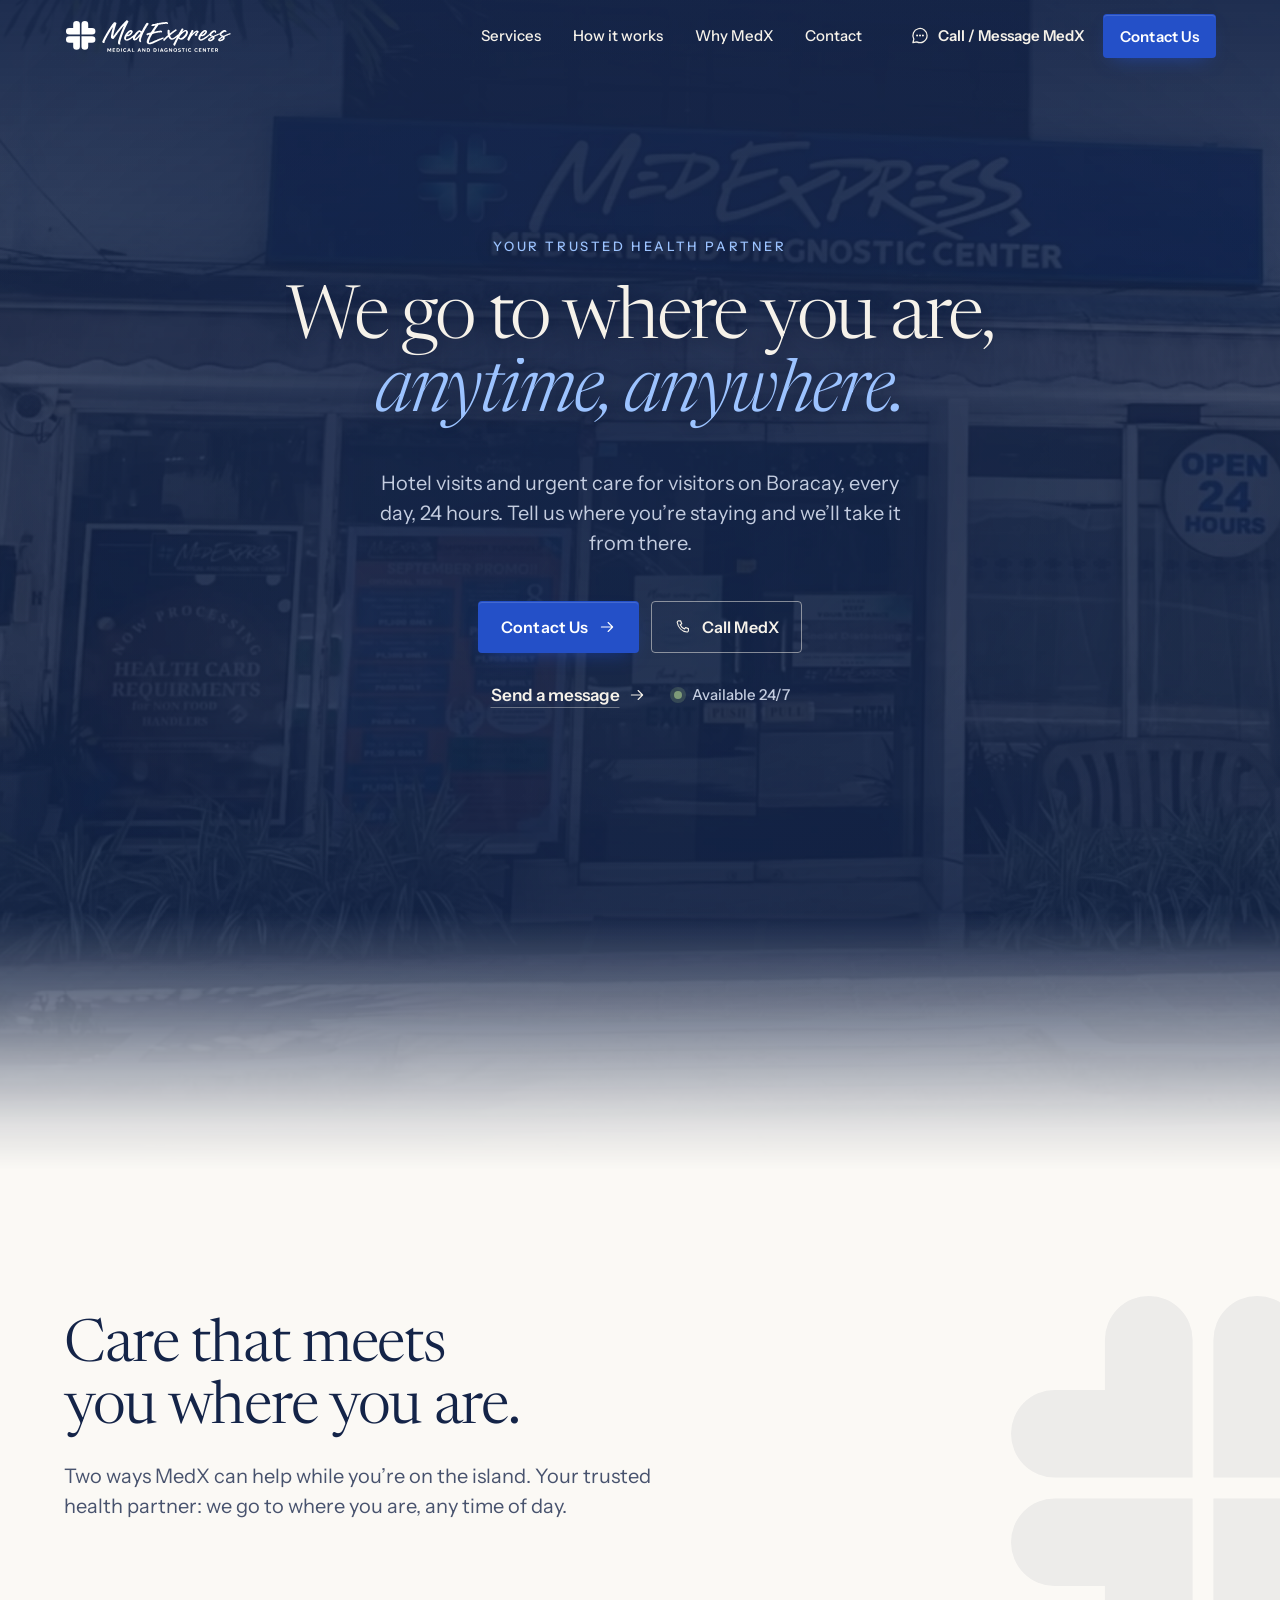
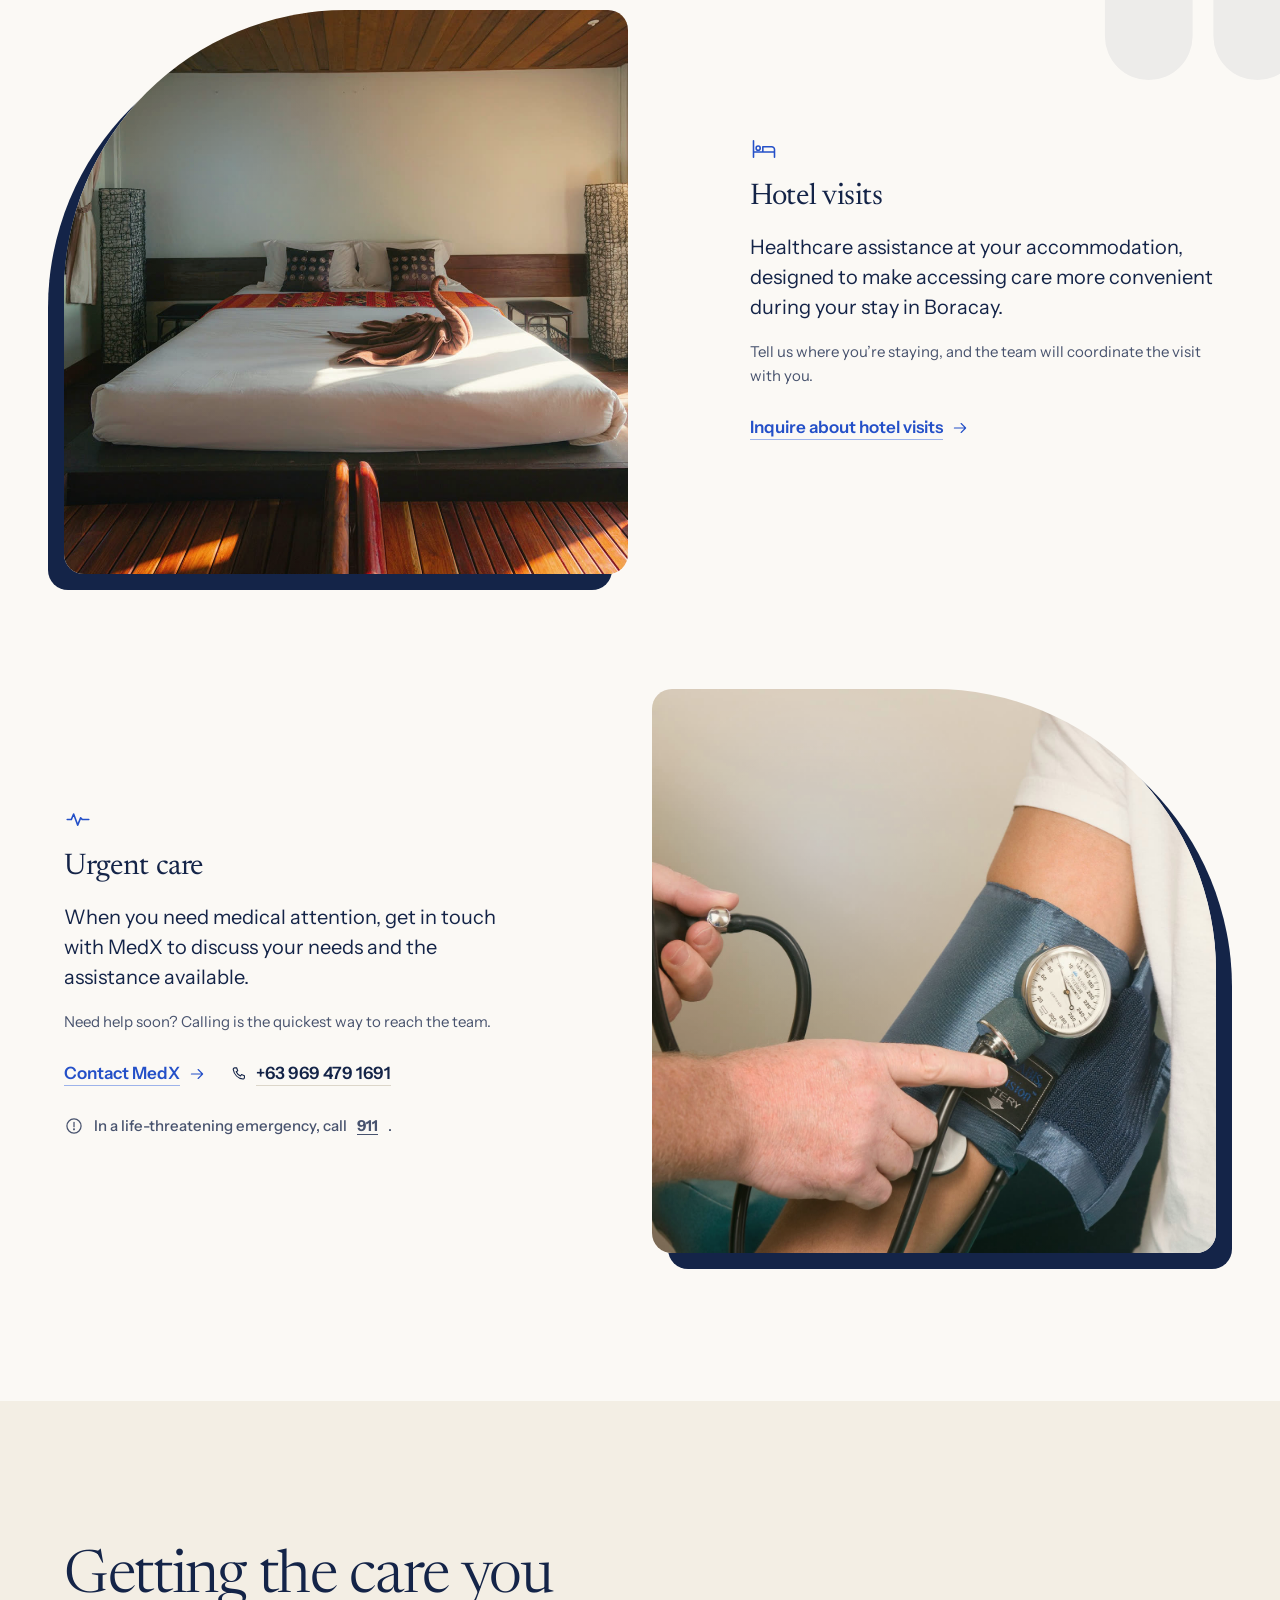
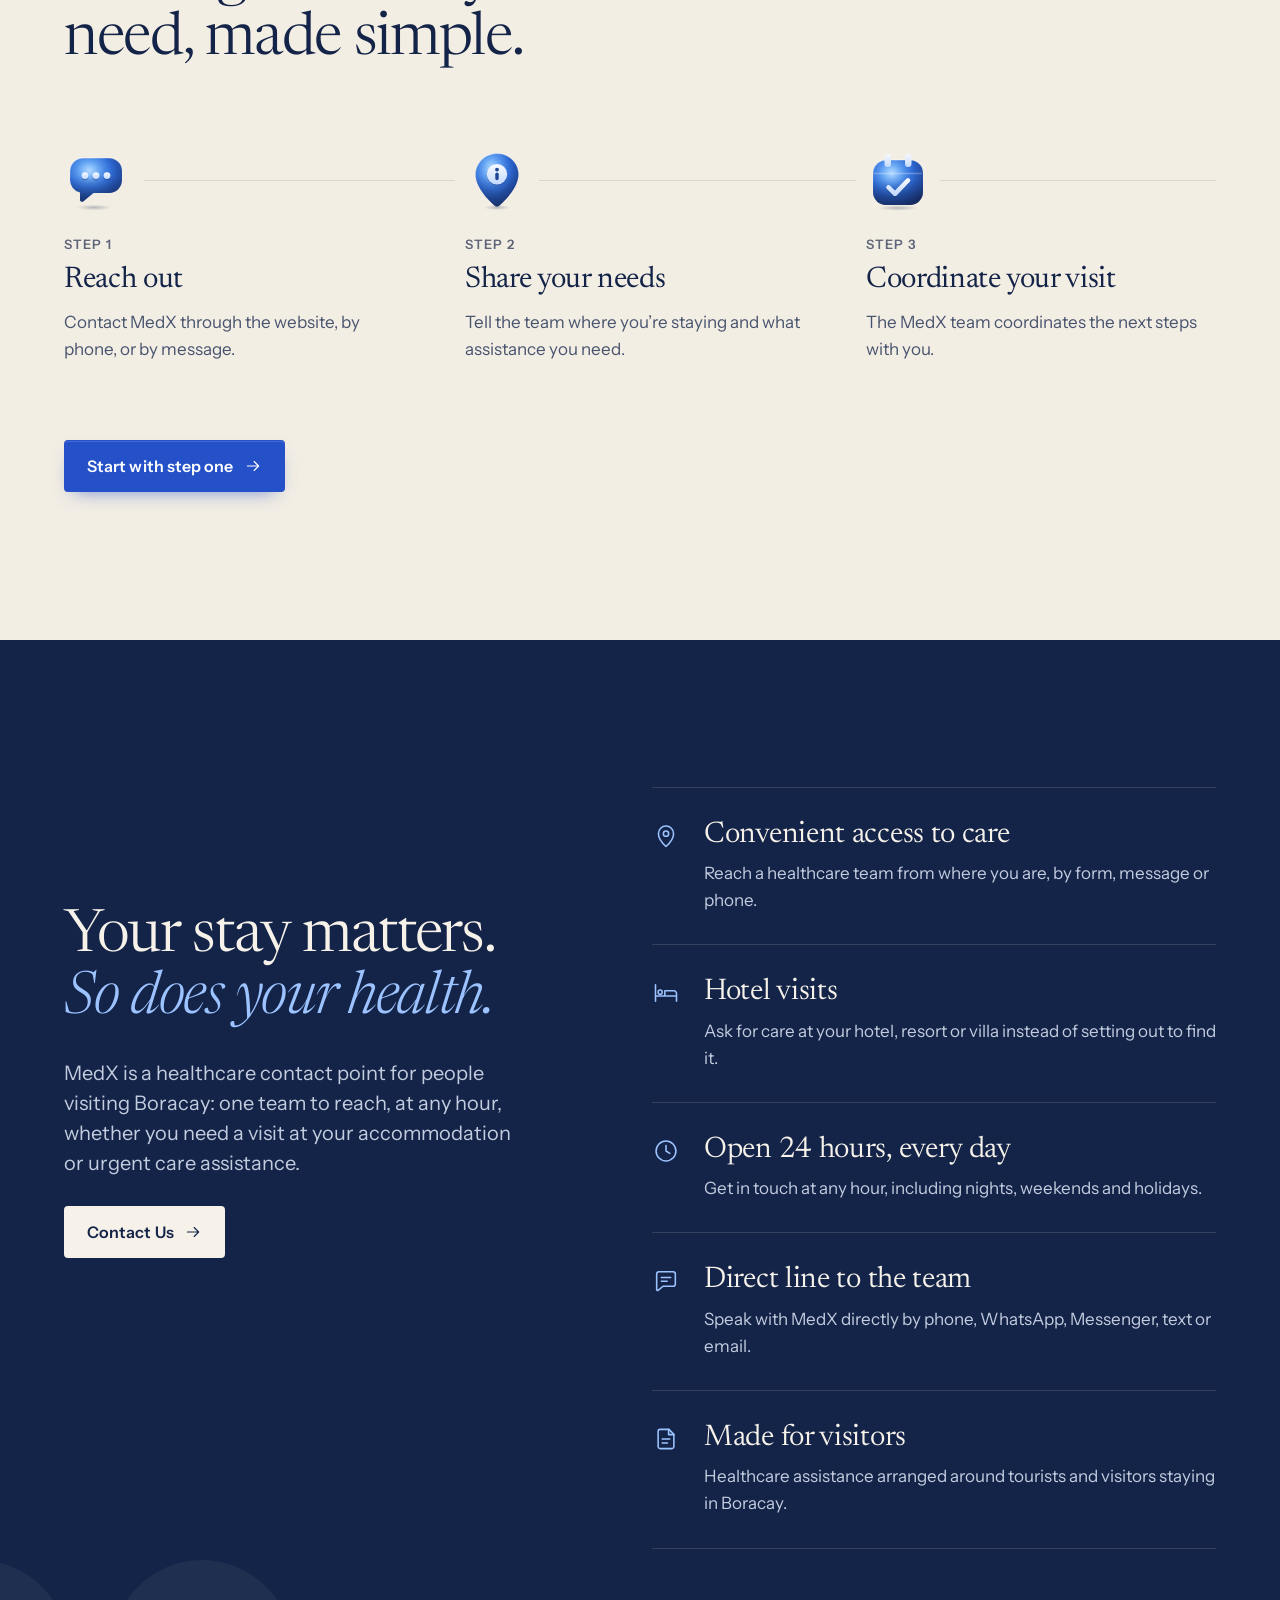
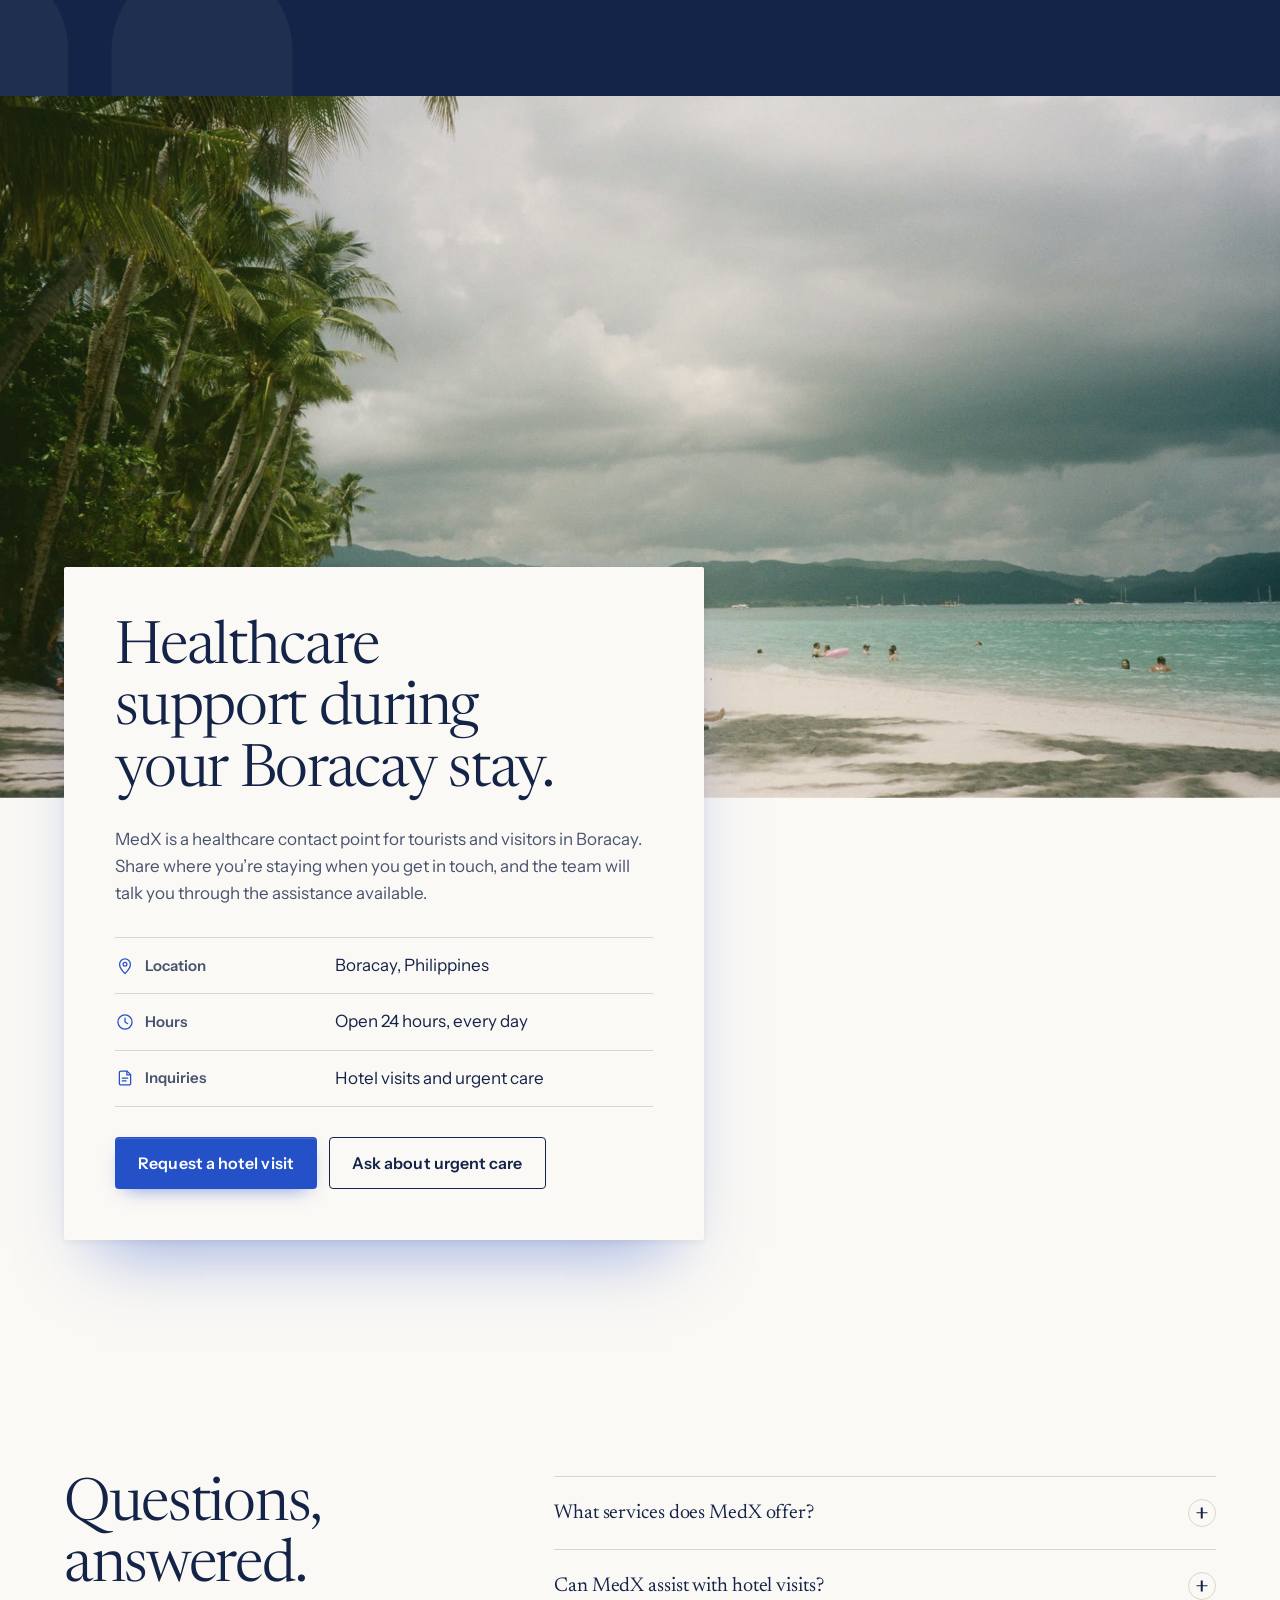
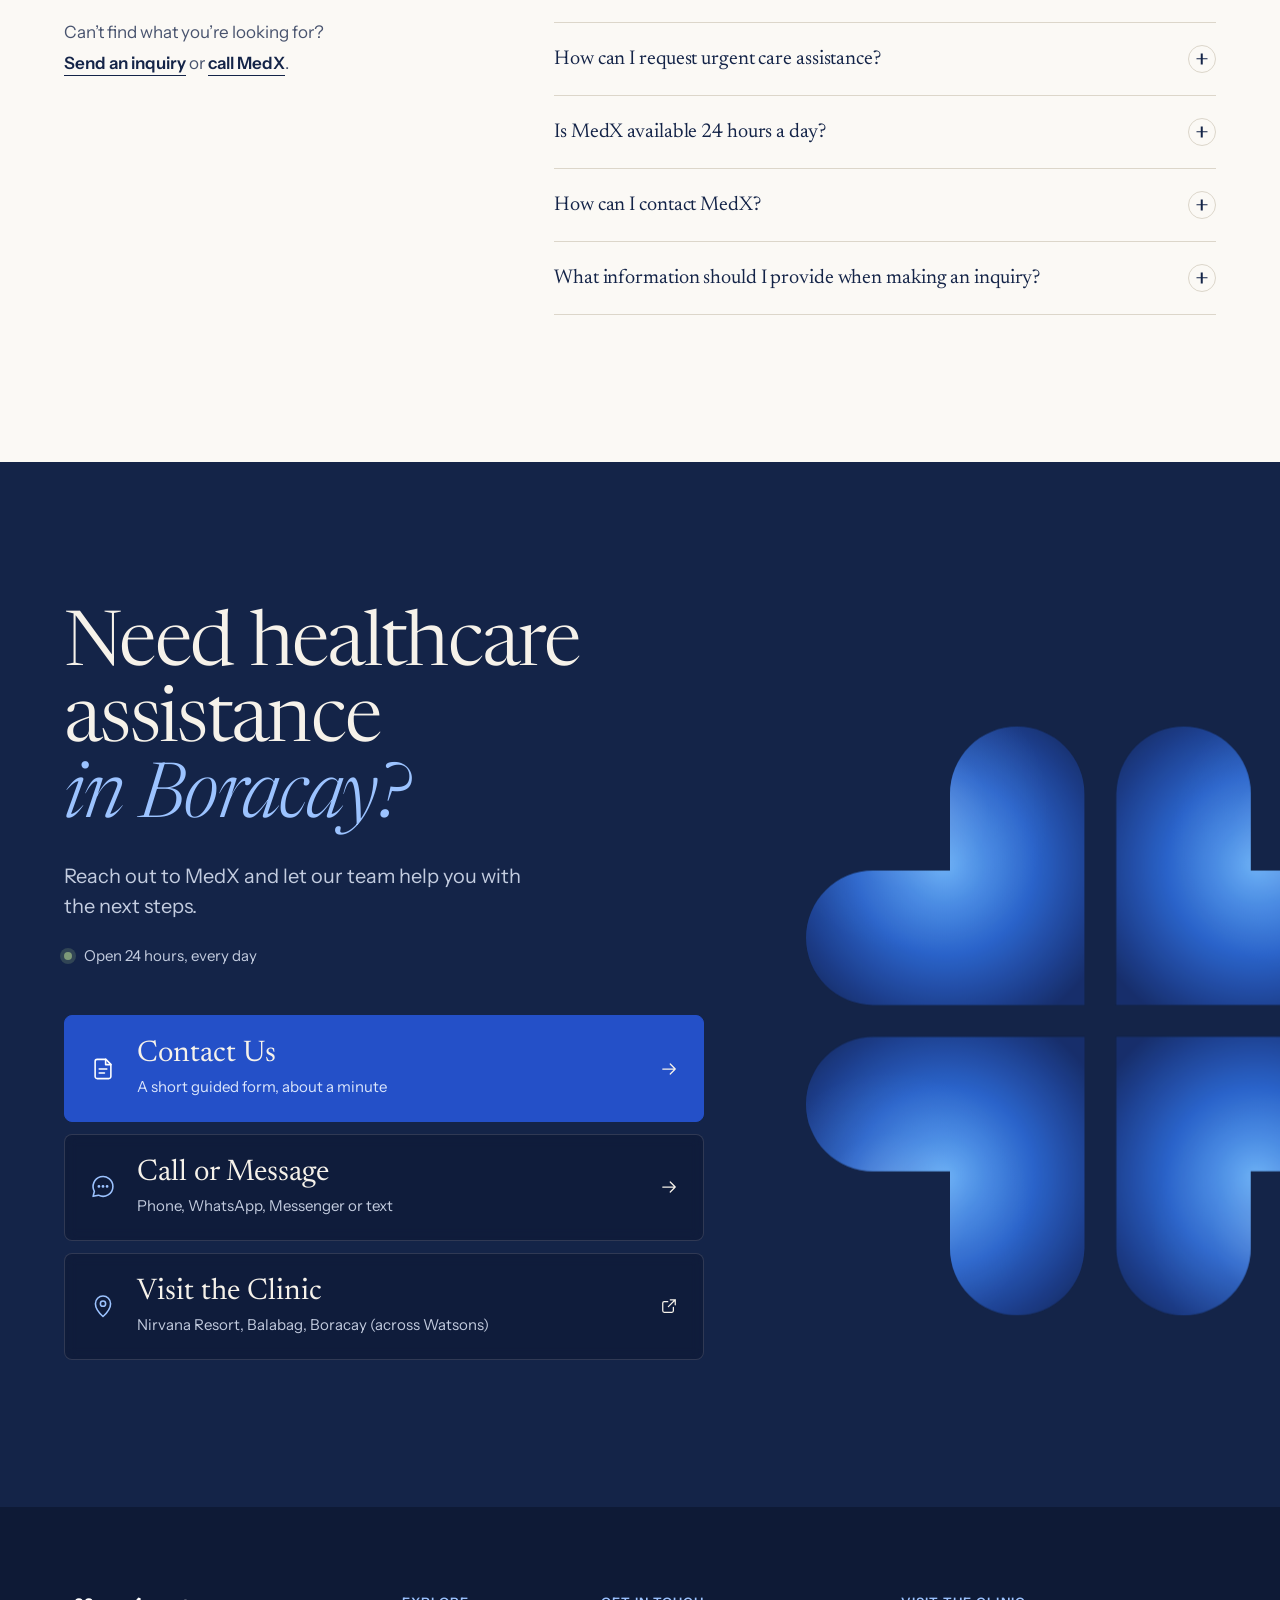
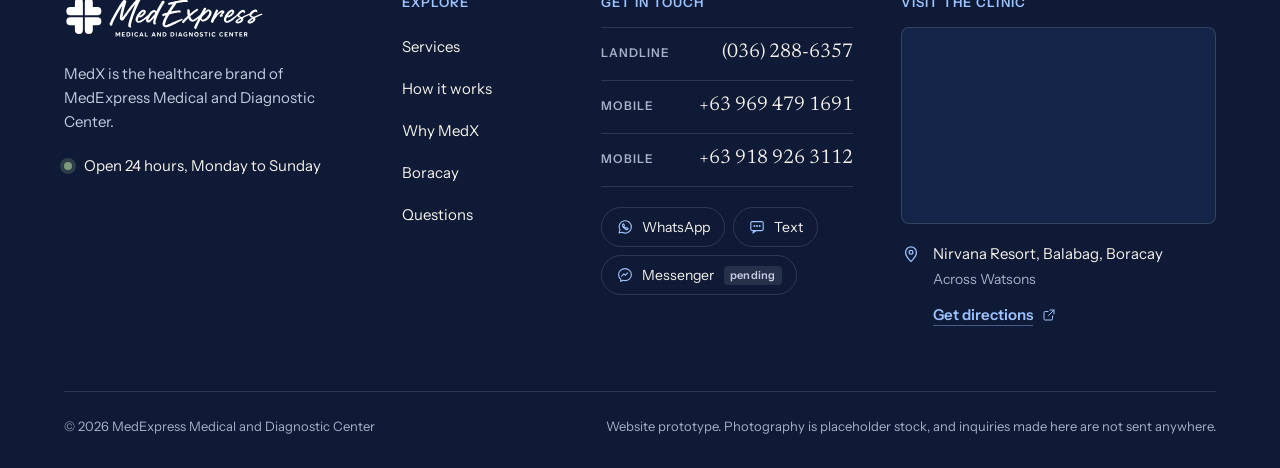
==== index.html @ 26557fd1 "Add MedX website Co-authored-by: Copilot <223556219+Copilot@users.noreply.github.com>" ====
<!doctype html>
<html lang="en" class="no-js">
<head>
<meta charset="utf-8">
<meta name="viewport" content="width=device-width, initial-scale=1, viewport-fit=cover, interactive-widget=resizes-content">
<title>MedX · Healthcare that comes to you in Boracay</title>
<meta name="description" content="MedX by MedExpress Medical and Diagnostic Center: hotel visits and urgent care assistance for visitors in Boracay, Philippines. Open 24 hours, every day.">
<meta name="theme-color" content="#FBF9F5">
<meta name="color-scheme" content="light">
<link rel="icon" href="assets/brand/medexpress-symbol.svg" type="image/svg+xml">
<link rel="preload" href="assets/fonts/Newsreader.woff2" as="font" type="font/woff2" crossorigin>
<link rel="preload" href="assets/fonts/InstrumentSans.woff2" as="font" type="font/woff2" crossorigin>
<link rel="stylesheet" href="css/styles.css">
<link rel="stylesheet" href="css/inquiry-form.css">
<script>document.documentElement.classList.replace('no-js', 'js');</script>
</head>
<body>

<!-- Shared graphics. The sprite is visually hidden, not display:none, so its gradients and clip paths still render.
     MedX symbol: one quadrant path (#mx-q), rotated four times. Each quadrant carries its own radial light (#mx-lit),
     as on the proposal cover, plus a soft light (#mx-sheen) that drifts slowly beneath the surface.
     Icon family: 24px grid, 1.5px stroke, round caps. Individual files live in assets/icons/. -->
<svg class="sprite" aria-hidden="true" focusable="false">
  <defs>
    <path id="mx-q" d="M47.5 47.5 L47.5 14.5 A10.5 10.5 0 0 0 26.5 14.5 L26.5 26.5 L14.5 26.5 A10.5 10.5 0 0 0 14.5 47.5 Z"/>
    <radialGradient id="mx-lit" cx=".5" cy=".5" r=".64">
      <stop offset="0" stop-color="#6CB6FF"/><stop offset=".22" stop-color="#4A90EC"/><stop offset=".5" stop-color="#2C68D2"/><stop offset=".8" stop-color="#1F4598"/><stop offset="1" stop-color="#18306E"/>
    </radialGradient>
    <radialGradient id="mx-sheen" cx=".32" cy=".3" r=".5">
      <stop offset="0" stop-color="#CFE6FF" stop-opacity=".42"/><stop offset=".55" stop-color="#8CC2FF" stop-opacity=".1"/><stop offset="1" stop-color="#8CC2FF" stop-opacity="0"/>
      <animate attributeName="cx" values=".3;.68;.55;.3" dur="22s" repeatCount="indefinite" calcMode="spline" keyTimes="0;.4;.7;1" keySplines=".45 0 .55 1;.45 0 .55 1;.45 0 .55 1"/>
      <animate attributeName="cy" values=".28;.42;.7;.28" dur="22s" repeatCount="indefinite" calcMode="spline" keyTimes="0;.4;.7;1" keySplines=".45 0 .55 1;.45 0 .55 1;.45 0 .55 1"/>
    </radialGradient>
    <g id="mx-part"><use href="#mx-q" fill="url(#mx-lit)"/><use href="#mx-q" fill="url(#mx-sheen)"/></g>
    <!-- Single-quadrant masks, in each element's own box (objectBoundingBox), for photographs. -->
    <clipPath id="mx-clip-tl" clipPathUnits="objectBoundingBox"><path d="M1 1 L1 .24138 A.24138 .24138 0 0 0 .51724 .24138 L.51724 .51724 L.24138 .51724 A.24138 .24138 0 0 0 .24138 1 Z"/></clipPath>
    <clipPath id="mx-clip-tr" clipPathUnits="objectBoundingBox"><path d="M0 1 L0 .24138 A.24138 .24138 0 0 1 .48276 .24138 L.48276 .51724 L.75862 .51724 A.24138 .24138 0 0 1 .75862 1 Z"/></clipPath>
    <!-- How-it-works glyphs: the symbol's lit surface (cobalt body, inner light, drifting sheen) on three meaningful shapes. -->
    <radialGradient id="lit-body" cx=".36" cy=".26" r=".86">
      <stop offset="0" stop-color="#8CC8FF"/><stop offset=".2" stop-color="#5A9DF1"/><stop offset=".48" stop-color="#2E6AD5"/><stop offset=".8" stop-color="#1F4598"/><stop offset="1" stop-color="#182F6C"/>
    </radialGradient>
    <linearGradient id="lit-shade" x1="0" y1="0" x2="0" y2="1">
      <stop offset=".42" stop-color="#0E1A36" stop-opacity="0"/><stop offset="1" stop-color="#0E1A36" stop-opacity=".36"/>
    </linearGradient>
    <linearGradient id="lit-rim" x1="0" y1="0" x2=".35" y2="1">
      <stop offset="0" stop-color="#FFFFFF" stop-opacity=".6"/><stop offset=".45" stop-color="#FFFFFF" stop-opacity=".08"/><stop offset="1" stop-color="#FFFFFF" stop-opacity="0"/>
    </linearGradient>
    <linearGradient id="lit-face" x1="0" y1="0" x2="0" y2="1">
      <stop offset="0" stop-color="#F6F9FF"/><stop offset="1" stop-color="#C4DAFF"/>
    </linearGradient>
    <radialGradient id="lit-ground" cx=".5" cy=".5" r=".5">
      <stop offset="0" stop-color="#142448" stop-opacity=".26"/><stop offset="1" stop-color="#142448" stop-opacity="0"/>
    </radialGradient>
    <radialGradient id="lit-sheen" cx=".32" cy=".3" r=".5">
      <stop offset="0" stop-color="#DDEEFF" stop-opacity=".5"/><stop offset=".55" stop-color="#8CC2FF" stop-opacity=".1"/><stop offset="1" stop-color="#8CC2FF" stop-opacity="0"/>
      <animate attributeName="cx" values=".3;.68;.55;.3" dur="22s" repeatCount="indefinite" calcMode="spline" keyTimes="0;.4;.7;1" keySplines=".45 0 .55 1;.45 0 .55 1;.45 0 .55 1"/>
      <animate attributeName="cy" values=".28;.42;.7;.28" dur="22s" repeatCount="indefinite" calcMode="spline" keyTimes="0;.4;.7;1" keySplines=".45 0 .55 1;.45 0 .55 1;.45 0 .55 1"/>
    </radialGradient>
    <!-- How-it-works glyphs: one body shape each, lit, shaded, sheened and rimmed the same way. -->
    <path id="gb-message" d="M19 10h26a13 13 0 0 1 13 13v9a13 13 0 0 1-13 13H29.5l-10.3 8.4c-1.3 1.05-3.2.13-3.2-1.55V44.6A13 13 0 0 1 6 32v-9a13 13 0 0 1 13-13z"/>
    <path id="gb-pin" d="M32 5.5c-11.9 0-21.5 9.3-21.5 20.9 0 14.3 16.4 28.8 19.4 31.3a3.2 3.2 0 0 0 4.2 0c3-2.5 19.4-17 19.4-31.3C53.5 14.8 43.9 5.5 32 5.5z"/>
    <rect id="gb-cal" x="7" y="12" width="50" height="45" rx="13"/>
    <symbol id="g-message" viewBox="0 0 64 64">
      <ellipse cx="30" cy="59.5" rx="18" ry="3" fill="url(#lit-ground)"/>
      <use href="#gb-message" fill="url(#lit-body)"/><use href="#gb-message" fill="url(#lit-shade)"/><use href="#gb-message" fill="url(#lit-sheen)"/>
      <use href="#gb-message" fill="none" stroke="url(#lit-rim)" stroke-width="1.1"/>
      <g fill="#10224F" fill-opacity=".28"><circle cx="21" cy="28.9" r="3.4"/><circle cx="32" cy="28.9" r="3.4"/><circle cx="43" cy="28.9" r="3.4"/></g>
      <g fill="url(#lit-face)"><circle cx="21" cy="27.6" r="3.4"/><circle cx="32" cy="27.6" r="3.4"/><circle cx="43" cy="27.6" r="3.4"/></g>
    </symbol>
    <symbol id="g-pin" viewBox="0 0 64 64">
      <ellipse cx="32" cy="59.5" rx="13" ry="2.8" fill="url(#lit-ground)"/>
      <use href="#gb-pin" fill="url(#lit-body)"/><use href="#gb-pin" fill="url(#lit-shade)"/><use href="#gb-pin" fill="url(#lit-sheen)"/>
      <use href="#gb-pin" fill="none" stroke="url(#lit-rim)" stroke-width="1.1"/>
      <circle cx="32" cy="27.4" r="10.2" fill="#10224F" fill-opacity=".28"/>
      <circle cx="32" cy="26.2" r="10.2" fill="url(#lit-face)"/>
      <circle cx="32" cy="21.6" r="1.9" fill="#1F4598"/>
      <rect x="30.3" y="24.6" width="3.4" height="7.6" rx="1.7" fill="#1F4598"/>
    </symbol>
    <symbol id="g-calendar" viewBox="0 0 64 64">
      <ellipse cx="32" cy="60" rx="20" ry="2.8" fill="url(#lit-ground)"/>
      <use href="#gb-cal" fill="url(#lit-body)"/><use href="#gb-cal" fill="url(#lit-shade)"/><use href="#gb-cal" fill="url(#lit-sheen)"/>
      <use href="#gb-cal" fill="none" stroke="url(#lit-rim)" stroke-width="1.1"/>
      <path d="M8 25.5h48" stroke="#F6F9FF" stroke-opacity=".28" stroke-width="1.4"/>
      <rect x="18.5" y="6" width="6.5" height="13" rx="3.25" fill="url(#lit-face)"/>
      <rect x="39" y="6" width="6.5" height="13" rx="3.25" fill="url(#lit-face)"/>
      <path d="M22.5 40.6l6.5 6.4 13-13.4" fill="none" stroke="#10224F" stroke-opacity=".28" stroke-width="4.6" stroke-linecap="round" stroke-linejoin="round"/>
      <path d="M22.5 39.4l6.5 6.4 13-13.4" fill="none" stroke="url(#lit-face)" stroke-width="4.6" stroke-linecap="round" stroke-linejoin="round"/>
    </symbol>
    <symbol id="i-hotel" viewBox="0 0 24 24"><path d="M3 5v14M3 14.5h18V19M21 14.5v-2A2.5 2.5 0 0 0 18.5 10H11v4.5"/><circle cx="7" cy="11.25" r="1.75"/></symbol>
    <symbol id="i-urgent" viewBox="0 0 24 24"><path d="M2.75 12.5h3.5l2-4.75 3.5 9.5 2.5-6.25 1.5 1.5h5.5"/></symbol>
    <symbol id="i-pin" viewBox="0 0 24 24"><path d="M12 21s-6.5-6-6.5-11a6.5 6.5 0 0 1 13 0c0 5-6.5 11-6.5 11z"/><circle cx="12" cy="10" r="2.25"/></symbol>
    <symbol id="i-phone" viewBox="0 0 24 24"><path d="M6.2 3.75h2.6l1.5 3.9-2 1.25a11.5 11.5 0 0 0 5.8 5.8l1.25-2 3.9 1.5v2.6a1.9 1.9 0 0 1-2.05 1.9A15.6 15.6 0 0 1 4.3 5.8a1.9 1.9 0 0 1 1.9-2.05z"/></symbol>
    <symbol id="i-message" viewBox="0 0 24 24"><path d="M4 6a2 2 0 0 1 2-2h12a2 2 0 0 1 2 2v8.5a2 2 0 0 1-2 2H9.5L5.2 20c-.45.36-1.2.04-1.2-.55z"/><path d="M8 9h8M8 12.25h5"/></symbol>
    <symbol id="i-clock" viewBox="0 0 24 24"><circle cx="12" cy="12" r="8.5"/><path d="M12 7.25V12l3.25 2"/></symbol>
    <symbol id="i-inquiry" viewBox="0 0 24 24"><path d="M14.5 3.75H7A1.75 1.75 0 0 0 5.25 5.5v13A1.75 1.75 0 0 0 7 20.25h10a1.75 1.75 0 0 0 1.75-1.75V8z"/><path d="M14.25 3.75V8.25h4.5M8.75 12h6.5M8.75 15.5h4.5"/></symbol>
    <symbol id="i-whatsapp" viewBox="0 0 24 24"><path d="M4.1 19.9l1.15-3.85A8.25 8.25 0 1 1 8.2 19z"/><path d="M9.3 8.1c.3-.35.75-.35.95 0l.85 1.6c.15.3.1.6-.15.85l-.55.55a5.4 5.4 0 0 0 2.5 2.5l.55-.55c.25-.25.55-.3.85-.15l1.6.85c.35.2.35.65 0 .95-.75.75-1.75 1-2.75.6a7.3 7.3 0 0 1-4.4-4.4c-.4-1-.15-2 .55-2.8z"/></symbol>
    <symbol id="i-messenger" viewBox="0 0 24 24"><path d="M12 3.5c-4.8 0-8.5 3.5-8.5 8 0 2.45 1.05 4.6 2.85 6.05v3l2.75-1.5c.9.27 1.85.42 2.9.42 4.8 0 8.5-3.5 8.5-8s-3.7-7.97-8.5-7.97z"/><path d="M7.5 13.6l3-3.2 2.05 1.9 2.95-3.2"/></symbol>
    <symbol id="i-sms" viewBox="0 0 24 24"><rect x="3.75" y="4.75" width="16.5" height="12" rx="2"/><path d="M8 16.75 6.5 20l4.25-3.25"/><circle cx="8.5" cy="10.75" r=".6"/><circle cx="12" cy="10.75" r=".6"/><circle cx="15.5" cy="10.75" r=".6"/></symbol>
    <symbol id="i-arrow" viewBox="0 0 24 24"><path d="M4.5 12h15M13.5 6l6 6-6 6"/></symbol>
    <symbol id="i-arrow-left" viewBox="0 0 24 24"><path d="M19.5 12h-15M10.5 6l-6 6 6 6"/></symbol>
    <symbol id="i-close" viewBox="0 0 24 24"><path d="M6 6l12 12M18 6 6 18"/></symbol>
    <symbol id="i-check" viewBox="0 0 24 24"><path d="M5 12.5l4.5 4.5L19 7.5"/></symbol>
    <symbol id="i-plus" viewBox="0 0 24 24"><path d="M12 5v14M5 12h14"/></symbol>
    <symbol id="i-menu" viewBox="0 0 24 24"><path d="M3.5 8.5h17M3.5 15.5h17"/></symbol>
    <symbol id="i-alert" viewBox="0 0 24 24"><circle cx="12" cy="12" r="8.5"/><path d="M12 7.75v5"/><circle cx="12" cy="16" r=".5"/></symbol>
    <symbol id="i-copy" viewBox="0 0 24 24"><rect x="8.25" y="8.25" width="11.5" height="11.5" rx="1.75"/><path d="M15.75 8.25V6A1.75 1.75 0 0 0 14 4.25H6A1.75 1.75 0 0 0 4.25 6v8A1.75 1.75 0 0 0 6 15.75h2.25"/></symbol>
    <symbol id="i-external" viewBox="0 0 24 24"><path d="M13.5 4.5h6v6M19.5 4.5l-8.25 8.25M17.25 13.5v4.25a1.75 1.75 0 0 1-1.75 1.75H6.25a1.75 1.75 0 0 1-1.75-1.75V8.5a1.75 1.75 0 0 1 1.75-1.75h4.25"/></symbol>
    <!-- Contact form icons (from the prototype) -->
    <symbol id="i-back" viewBox="0 0 24 24"><path d="M15 5.5 8.5 12l6.5 6.5"/></symbol>
    <symbol id="i-bed" viewBox="0 0 24 24"><path d="M3 19v-8.5A1.5 1.5 0 0 1 4.5 9h15a1.5 1.5 0 0 1 1.5 1.5V19"/><path d="M3 15h18"/><path d="M6.5 9V7.5A1.5 1.5 0 0 1 8 6h3a1.5 1.5 0 0 1 1.5 1.5V9"/></symbol>
    <symbol id="i-cal" viewBox="0 0 24 24"><rect x="3.5" y="5" width="17" height="15.5" rx="2"/><path d="M3.5 9.5h17M8 3.5v3M16 3.5v3"/></symbol>
    <symbol id="i-chev" viewBox="0 0 24 24"><path d="m9.5 6 6 6-6 6"/></symbol>
    <symbol id="i-dots" viewBox="0 0 24 24"><path d="M20.5 11.5a8.5 8.5 0 0 1-12.4 7.5L3.5 20l1.1-4.3A8.5 8.5 0 1 1 20.5 11.5Z"/><path d="M8.5 11.5h.01M12 11.5h.01M15.5 11.5h.01" stroke-width="2.4"/></symbol>
    <symbol id="i-info" viewBox="0 0 24 24"><circle cx="12" cy="12" r="8.5"/><path d="M12 11v5M12 7.8h.01" stroke-width="2"/></symbol>
    <symbol id="i-mail" viewBox="0 0 24 24"><rect x="3.5" y="5.5" width="17" height="13" rx="1.8"/><path d="m4 7 8 6 8-6"/></symbol>
    <symbol id="i-msgr" viewBox="0 0 24 24"><path d="M12 3.5c-4.8 0-8.5 3.5-8.5 8 0 2.4 1.1 4.6 2.9 6.1V20.5l2.7-1.5c.9.3 1.9.4 2.9.4 4.8 0 8.5-3.5 8.5-8s-3.7-8-8.5-8Z"/><path d="m7.5 13.5 3-3.2 2 1.6 3.5-3.4"/></symbol>
    <symbol id="i-pulse" viewBox="0 0 24 24"><path d="M3 12.5h3.5l2.2-5 4.2 10 2.4-5H21"/></symbol>
    <symbol id="i-wa" viewBox="0 0 24 24"><path d="M20.5 11.8a8.5 8.5 0 0 1-12.6 7.4L3.5 20.5l1.3-4.2a8.5 8.5 0 1 1 15.7-4.5Z"/><path d="M9 8.6c.2-.4.5-.5.8-.5h.5l.9 2-.6.8a5 5 0 0 0 2.5 2.5l.8-.6 2 .9v.5c0 .3-.1.6-.5.8a2.6 2.6 0 0 1-2.4.2 8 8 0 0 1-4.2-4.2 2.6 2.6 0 0 1 .2-2.4Z"/></symbol>
    <symbol id="i-x" viewBox="0 0 24 24"><path d="M6 6l12 12M18 6 6 18"/></symbol>
  </defs>
</svg>

<a class="skip-link" href="#main">Skip to content</a>

<!-- ================= A. Navigation ================= -->
<header class="site-header" data-header>
  <div class="wrap site-header__inner">
    <a class="brand" href="#top" aria-label="MedX by MedExpress Medical and Diagnostic Center, back to top">
      <img class="brand__logo brand__logo--on-dark" src="assets/brand/medexpress-logo-reversed.svg" alt="" width="776" height="160">
      <img class="brand__logo brand__logo--on-light" src="assets/brand/medexpress-logo-original.svg" alt="" width="776" height="160">
    </a>
    <nav class="site-nav" aria-label="Main">
      <ul>
        <li><a href="#services">Services</a></li>
        <li><a href="#how-it-works">How it works</a></li>
        <li><a href="#why-medx">Why MedX</a></li>
        <li><a href="#contact">Contact</a></li>
      </ul>
    </nav>
    <div class="site-header__actions">
      <button class="link-action" type="button" data-open="call">
        <svg class="icon" aria-hidden="true"><use href="#i-dots"/></svg><span>Call / Message MedX</span>
      </button>
      <button class="btn btn--primary btn--sm" type="button" data-open="contact">Contact Us</button>
    </div>
    <button class="menu-toggle" type="button" data-open="menu" aria-label="Open menu" aria-haspopup="dialog">
      <svg class="icon" aria-hidden="true"><use href="#i-menu"/></svg>
    </button>
  </div>
</header>

<main id="main">

<!-- ================= B. Hero ================= -->
<section class="hero" id="top" aria-labelledby="hero-title">
  <!-- Photo: the MedExpress clinic storefront (supplied by the client team), washed in navy and feathered into the ivory page below. Decorative. -->
  <div class="hero__media" aria-hidden="true">
    <img class="hero__bg" src="assets/images/2024-09-MedExpress-Clinic-Boracay-1-1024x768.webp" width="768" height="576" alt="" fetchpriority="high" decoding="async">
  </div>
  <div class="wrap hero__stage">
    <div class="hero__copy">
      <p class="hero__kicker">Your trusted health partner</p>
      <h1 class="hero__title" id="hero-title">
        <span class="line"><span>We go to where you are,</span></span>
        <span class="line"><span><em>anytime, anywhere.</em></span></span>
      </h1>
      <p class="hero__lede">Hotel visits and urgent care for visitors on Boracay, every day, 24&nbsp;hours. Tell us where you’re staying and we’ll take it from there.</p>
      <div class="hero__actions">
        <button class="btn btn--primary" type="button" data-open="contact">Contact Us<svg class="icon" aria-hidden="true"><use href="#i-arrow"/></svg></button>
        <button class="btn btn--outline" type="button" data-open="call"><svg class="icon" aria-hidden="true"><use href="#i-phone"/></svg>Call MedX</button>
      </div>
      <p class="hero__aside">
        <button class="text-link" type="button" data-open="message">Send a message<svg class="icon" aria-hidden="true"><use href="#i-arrow"/></svg></button>
        <span class="status"><span class="status__dot" aria-hidden="true"></span>Available 24/7</span>
      </p>
    </div>
  </div>
</section>

<!-- ================= C. Services ================= -->
<section class="services section" id="services" aria-labelledby="services-title">
  <svg class="mx mx--mono services__fragment" viewBox="4 4 92 92" aria-hidden="true" data-drift><g fill="currentColor"><use href="#mx-q"/><use href="#mx-q" transform="rotate(90 50 50)"/><use href="#mx-q" transform="rotate(180 50 50)"/><use href="#mx-q" transform="rotate(270 50 50)"/></g></svg>
  <div class="wrap">
    <header class="section-head services__head">
      <h2 class="h2" id="services-title">Care that meets you where you are.</h2>
      <p class="section-head__lede">Two ways MedX can help while you’re on the island. Your trusted health partner: we go to where you are, any time of day.</p>
    </header>

    <article class="service service--hotel" aria-labelledby="svc-hotel">
      <figure class="service__media service__media--a reveal-mask">
        <span class="sheen" aria-hidden="true"></span>
        <img src="assets/images/placeholder-hotel-visit-room.jpg" width="1600" height="1066" loading="lazy"
             alt="A calm, sunlit bungalow bedroom with a made bed, wooden floor and open curtains.">
      </figure>
      <div class="service__body reveal">
        <svg class="icon icon--lg service__icon" aria-hidden="true"><use href="#i-hotel"/></svg>
        <h3 class="h3" id="svc-hotel">Hotel visits</h3>
        <p>Healthcare assistance at your accommodation, designed to make accessing care more convenient during your stay in Boracay.</p>
        <p class="service__note">Tell us where you’re staying, and the team will coordinate the visit with you.</p>
        <button class="text-link text-link--strong" type="button" data-open="contact" data-service="hotel">Inquire about hotel visits<svg class="icon" aria-hidden="true"><use href="#i-arrow"/></svg></button>
      </div>
    </article>

    <article class="service service--urgent" aria-labelledby="svc-urgent">
      <figure class="service__media service__media--b reveal-mask">
        <span class="sheen" aria-hidden="true"></span>
        <img src="assets/images/placeholder-urgent-care-consultation.jpg" width="1400" height="2108" loading="lazy"
             alt="Close-up of a blood pressure cuff being fitted on a patient’s arm.">
      </figure>
      <div class="service__body reveal">
        <svg class="icon icon--lg service__icon" aria-hidden="true"><use href="#i-urgent"/></svg>
        <h3 class="h3" id="svc-urgent">Urgent care</h3>
        <p>When you need medical attention, get in touch with MedX to discuss your needs and the assistance available.</p>
        <p class="service__note">Need help soon? Calling is the quickest way to reach the team.</p>
        <div class="service__actions">
          <button class="text-link text-link--strong" type="button" data-open="contact" data-service="urgent">Contact MedX<svg class="icon" aria-hidden="true"><use href="#i-arrow"/></svg></button>
          <a class="text-link" href="tel:+639694791691"><svg class="icon" aria-hidden="true"><use href="#i-phone"/></svg>+63 969 479 1691</a>
        </div>
        <p class="emergency-note"><svg class="icon" aria-hidden="true"><use href="#i-alert"/></svg>In a life-threatening emergency, call <a href="tel:911">911</a>.</p>
      </div>
    </article>
  </div>
</section>

<!-- ================= D. How it works ================= -->
<section class="how section" id="how-it-works" aria-labelledby="how-title">
  <div class="wrap">
    <header class="section-head how__head">
      <h2 class="h2" id="how-title">Getting the care you need, made simple.</h2>
    </header>
    <div class="steps-wrap" data-steps>
      <span class="steps__line" aria-hidden="true"></span>
      <ol class="steps">
      <li class="step">
        <svg class="step__mark" viewBox="0 0 64 64" aria-hidden="true"><use href="#g-message"/></svg><span class="step__num">Step 1</span>
        <h3 class="step__title">Reach out</h3>
        <p>Contact MedX through the website, by phone, or by message.</p>
      </li>
      <li class="step">
        <svg class="step__mark" viewBox="0 0 64 64" aria-hidden="true"><use href="#g-pin"/></svg><span class="step__num">Step 2</span>
        <h3 class="step__title">Share your needs</h3>
        <p>Tell the team where you’re staying and what assistance you need.</p>
      </li>
      <li class="step">
        <svg class="step__mark" viewBox="0 0 64 64" aria-hidden="true"><use href="#g-calendar"/></svg><span class="step__num">Step 3</span>
        <h3 class="step__title">Coordinate your visit</h3>
        <p>The MedX team coordinates the next steps with you.</p>
      </li>
      </ol>
    </div>
    <div class="how__cta">
      <button class="btn btn--primary" type="button" data-open="contact">Start with step one<svg class="icon" aria-hidden="true"><use href="#i-arrow"/></svg></button>
    </div>
  </div>
</section>

<!-- ================= E. Why MedX ================= -->
<section class="why section section--navy" id="why-medx" aria-labelledby="why-title">
  <svg class="mx mx--mono why__fragment" viewBox="4 4 92 92" aria-hidden="true" data-drift><g fill="currentColor"><use href="#mx-q"/><use href="#mx-q" transform="rotate(90 50 50)"/><use href="#mx-q" transform="rotate(180 50 50)"/><use href="#mx-q" transform="rotate(270 50 50)"/></g></svg>
  <div class="wrap why__grid">
    <div class="why__intro reveal">
      <h2 class="h2" id="why-title">Your stay matters. <em>So does your health.</em></h2>
      <p>MedX is a healthcare contact point for people visiting Boracay: one team to reach, at any hour, whether you need a visit at your accommodation or urgent care assistance.</p>
      <button class="btn btn--light" type="button" data-open="contact">Contact Us<svg class="icon" aria-hidden="true"><use href="#i-arrow"/></svg></button>
    </div>
    <ul class="benefits" role="list">
      <li class="benefit">
        <svg class="icon icon--lg" aria-hidden="true"><use href="#i-pin"/></svg>
        <div><h3>Convenient access to care</h3><p>Reach a healthcare team from where you are, by form, message or phone.</p></div>
      </li>
      <li class="benefit">
        <svg class="icon icon--lg" aria-hidden="true"><use href="#i-hotel"/></svg>
        <div><h3>Hotel visits</h3><p>Ask for care at your hotel, resort or villa instead of setting out to find it.</p></div>
      </li>
      <li class="benefit">
        <svg class="icon icon--lg" aria-hidden="true"><use href="#i-clock"/></svg>
        <div><h3>Open 24 hours, every day</h3><p>Get in touch at any hour, including nights, weekends and holidays.</p></div>
      </li>
      <li class="benefit">
        <svg class="icon icon--lg" aria-hidden="true"><use href="#i-message"/></svg>
        <div><h3>Direct line to the team</h3><p>Speak with MedX directly by phone, WhatsApp, Messenger, text or email.</p></div>
      </li>
      <li class="benefit">
        <svg class="icon icon--lg" aria-hidden="true"><use href="#i-inquiry"/></svg>
        <div><h3>Made for visitors</h3><p>Healthcare assistance arranged around tourists and visitors staying in Boracay.</p></div>
      </li>
    </ul>
  </div>
</section>

<!-- ================= F. Location / service context ================= -->
<section class="place" id="boracay" aria-labelledby="place-title">
  <figure class="place__media reveal-wipe">
    <img src="assets/images/placeholder-boracay-white-beach.jpg" width="2200" height="1458" loading="lazy"
         alt="Boracay’s White Beach under a soft, overcast sky, with palm trees and calm turquoise water.">
  </figure>
  <div class="wrap place__wrap">
    <div class="place__panel reveal">
      <h2 class="h2" id="place-title">Healthcare support during your Boracay stay.</h2>
      <p>MedX is a healthcare contact point for tourists and visitors in Boracay. Share where you’re staying when you get in touch, and the team will talk you through the assistance available.</p>
      <dl class="facts">
        <div><dt><svg class="icon" aria-hidden="true"><use href="#i-pin"/></svg>Location</dt><dd>Boracay, Philippines</dd></div>
        <div><dt><svg class="icon" aria-hidden="true"><use href="#i-clock"/></svg>Hours</dt><dd>Open 24 hours, every day</dd></div>
        <div><dt><svg class="icon" aria-hidden="true"><use href="#i-inquiry"/></svg>Inquiries</dt><dd>Hotel visits and urgent care</dd></div>
      </dl>
      <div class="place__actions">
        <button class="btn btn--primary" type="button" data-open="contact" data-service="hotel">Request a hotel visit</button>
        <button class="btn btn--outline" type="button" data-open="contact" data-service="urgent">Ask about urgent care</button>
      </div>
    </div>
  </div>
</section>

<!-- ================= G. FAQ ================= -->
<section class="faq section" id="faq" aria-labelledby="faq-title">
  <div class="wrap faq__grid">
    <div class="faq__intro">
      <h2 class="h2" id="faq-title">Questions, answered.</h2>
      <p>Can’t find what you’re looking for? <button class="text-link text-link--inline" type="button" data-open="contact">Send an inquiry</button> or <button class="text-link text-link--inline" type="button" data-open="call">call MedX</button>.</p>
    </div>
    <div class="accordion" data-accordion>
      <div class="acc">
        <h3 class="acc__h"><button class="acc__btn" type="button" aria-expanded="false" aria-controls="faq-1" id="faq-1-btn">What services does MedX offer?<span class="acc__icon" aria-hidden="true"></span></button></h3>
        <div class="acc__panel" id="faq-1" role="region" aria-labelledby="faq-1-btn"><div class="acc__inner"><p>MedX offers hotel visits and urgent care assistance for tourists and visitors in Boracay. For anything else, such as a general question, send an inquiry and the team will get back to you.</p></div></div>
      </div>
      <div class="acc">
        <h3 class="acc__h"><button class="acc__btn" type="button" aria-expanded="false" aria-controls="faq-2" id="faq-2-btn">Can MedX assist with hotel visits?<span class="acc__icon" aria-hidden="true"></span></button></h3>
        <div class="acc__panel" id="faq-2" role="region" aria-labelledby="faq-2-btn"><div class="acc__inner"><p>Yes. Send an inquiry with the name of your hotel or accommodation, or call MedX, and the team will coordinate the visit with you.</p></div></div>
      </div>
      <div class="acc">
        <h3 class="acc__h"><button class="acc__btn" type="button" aria-expanded="false" aria-controls="faq-3" id="faq-3-btn">How can I request urgent care assistance?<span class="acc__icon" aria-hidden="true"></span></button></h3>
        <div class="acc__panel" id="faq-3" role="region" aria-labelledby="faq-3-btn"><div class="acc__inner"><p>Call MedX on <a href="tel:+639694791691">+63 969 479 1691</a>, <a href="tel:+639189263112">+63 918 926 3112</a> or <a href="tel:+63362886357">(036) 288-6357</a>, message the team on WhatsApp, or send an inquiry and choose Urgent care. In a life-threatening emergency, call <a href="tel:911">911</a>.</p></div></div>
      </div>
      <div class="acc">
        <h3 class="acc__h"><button class="acc__btn" type="button" aria-expanded="false" aria-controls="faq-4" id="faq-4-btn">Is MedX available 24 hours a day?<span class="acc__icon" aria-hidden="true"></span></button></h3>
        <div class="acc__panel" id="faq-4" role="region" aria-labelledby="faq-4-btn"><div class="acc__inner"><p>Yes. MedX is open 24 hours a day, Monday to Sunday.</p></div></div>
      </div>
      <div class="acc">
        <h3 class="acc__h"><button class="acc__btn" type="button" aria-expanded="false" aria-controls="faq-5" id="faq-5-btn">How can I contact MedX?<span class="acc__icon" aria-hidden="true"></span></button></h3>
        <div class="acc__panel" id="faq-5" role="region" aria-labelledby="faq-5-btn"><div class="acc__inner"><p>Use the inquiry form on this page, call, or send a message by WhatsApp, Messenger or text. Choose whichever is easiest for you.</p></div></div>
      </div>
      <div class="acc">
        <h3 class="acc__h"><button class="acc__btn" type="button" aria-expanded="false" aria-controls="faq-6" id="faq-6-btn">What information should I provide when making an inquiry?<span class="acc__icon" aria-hidden="true"></span></button></h3>
        <div class="acc__panel" id="faq-6" role="region" aria-labelledby="faq-6-btn"><div class="acc__inner"><p>Your name, a mobile number, where you’re staying in Boracay, the kind of help you need, and how you’d like to be contacted. Please don’t send detailed medical history through the form; the team will ask what they need.</p></div></div>
      </div>
    </div>
  </div>
</section>

<!-- ================= H. Final CTA ================= -->
<section class="closing section--navy" id="contact" aria-labelledby="closing-title">
  <svg class="mx mx--closing" viewBox="4 4 92 92" aria-hidden="true" data-converge data-drift>
    <g class="mx__p" style="--dx:-1;--dy:-1"><use href="#mx-part"/></g>
    <g class="mx__p" style="--dx:1;--dy:-1"><use href="#mx-part" transform="rotate(90 50 50)"/></g>
    <g class="mx__p" style="--dx:1;--dy:1"><use href="#mx-part" transform="rotate(180 50 50)"/></g>
    <g class="mx__p" style="--dx:-1;--dy:1"><use href="#mx-part" transform="rotate(270 50 50)"/></g>
  </svg>
  <div class="wrap closing__grid">
    <div class="closing__copy reveal">
      <h2 class="h2 h2--xl" id="closing-title">Need healthcare assistance <em>in Boracay?</em></h2>
      <p>Reach out to MedX and let our team help you with the next steps.</p>
      <p class="closing__hours"><span class="status__dot" aria-hidden="true"></span>Open 24 hours, every day</p>
    </div>
    <ul class="desk" role="list">
      <li>
        <button class="desk__row desk__row--primary" type="button" data-open="contact">
          <svg class="icon icon--lg" aria-hidden="true"><use href="#i-inquiry"/></svg>
          <span class="desk__text"><span class="desk__label">Contact Us</span><span class="desk__detail">A short guided form, about a minute</span></span>
          <svg class="icon desk__arrow" aria-hidden="true"><use href="#i-arrow"/></svg>
        </button>
      </li>
      <li>
        <button class="desk__row" type="button" data-open="call">
          <svg class="icon icon--lg" aria-hidden="true"><use href="#i-dots"/></svg>
          <span class="desk__text"><span class="desk__label">Call or Message</span><span class="desk__detail">Phone, WhatsApp, Messenger or text</span></span>
          <svg class="icon desk__arrow" aria-hidden="true"><use href="#i-arrow"/></svg>
        </button>
      </li>
      <li>
        <a class="desk__row" href="https://maps.app.goo.gl/uoZ6sVfWBKVU8GMU9" target="_blank" rel="noopener">
          <svg class="icon icon--lg" aria-hidden="true"><use href="#i-pin"/></svg>
          <span class="desk__text"><span class="desk__label">Visit the Clinic</span><span class="desk__detail">Nirvana Resort, Balabag, Boracay (across Watsons)</span></span>
          <svg class="icon desk__arrow" aria-hidden="true"><use href="#i-external"/></svg>
        </a>
      </li>
    </ul>
  </div>
</section>

</main>

<!-- ================= I. Footer ================= -->
<footer class="site-footer">
  <div class="wrap">
    <div class="site-footer__grid">
      <div class="site-footer__brand">
        <img src="assets/brand/medexpress-logo-reversed.svg" alt="MedExpress Medical and Diagnostic Center" width="776" height="160" loading="lazy">
        <p>MedX is the healthcare brand of MedExpress Medical and Diagnostic Center.</p>
        <p class="site-footer__open"><span class="status__dot" aria-hidden="true"></span>Open 24 hours, Monday to Sunday</p>
      </div>
      <nav class="site-footer__col site-footer__explore" aria-label="Footer">
        <h2 class="site-footer__h">Explore</h2>
        <ul role="list">
          <li><a href="#services">Services</a></li>
          <li><a href="#how-it-works">How it works</a></li>
          <li><a href="#why-medx">Why MedX</a></li>
          <li><a href="#boracay">Boracay</a></li>
          <li><a href="#faq">Questions</a></li>
        </ul>
      </nav>
      <div class="site-footer__col site-footer__touch">
        <h2 class="site-footer__h">Get in touch</h2>
        <ul class="ft-lines" role="list">
          <li><a class="ft-line" href="tel:+63362886357"><span class="ft-line__label">Landline</span><span class="ft-line__num">(036) 288-6357</span></a></li>
          <li><a class="ft-line" href="tel:+639694791691"><span class="ft-line__label">Mobile</span><span class="ft-line__num">+63 969 479 1691</span></a></li>
          <li><a class="ft-line" href="tel:+639189263112"><span class="ft-line__label">Mobile</span><span class="ft-line__num">+63 918 926 3112</span></a></li>
        </ul>
        <ul class="ft-chips" role="list" aria-label="Message MedX">
          <li><a class="ft-chip" href="https://wa.me/639694791691" target="_blank" rel="noopener"><svg class="icon" aria-hidden="true"><use href="#i-whatsapp"/></svg>WhatsApp</a></li>
          <li><a class="ft-chip" href="sms:+639694791691"><svg class="icon" aria-hidden="true"><use href="#i-sms"/></svg>Text</a></li>
          <li><button class="ft-chip" type="button" data-open="message"><svg class="icon" aria-hidden="true"><use href="#i-messenger"/></svg>Messenger<span class="pending">pending</span></button></li>
        </ul>
      </div>
      <div class="site-footer__col site-footer__visit">
        <h2 class="site-footer__h">Visit the clinic</h2>
        <div class="ft-map">
          <iframe src="https://maps.google.com/maps?q=11.9617764,121.9272301&amp;z=17&amp;output=embed" title="Map of MedExpress Medical and Diagnostic Center, Balabag, Boracay" loading="lazy" referrerpolicy="no-referrer-when-downgrade"></iframe>
        </div>
        <address class="ft-address">
          <svg class="icon" aria-hidden="true"><use href="#i-pin"/></svg>
          <span><span class="ft-address__main">Nirvana Resort, Balabag, Boracay</span><span class="ft-address__note">Across Watsons</span></span>
        </address>
        <a class="ft-directions" href="https://maps.app.goo.gl/uoZ6sVfWBKVU8GMU9" target="_blank" rel="noopener">Get directions<svg class="icon" aria-hidden="true"><use href="#i-external"/></svg></a>
      </div>
    </div>
    <div class="site-footer__base">
      <p>© 2026 MedExpress Medical and Diagnostic Center</p>
      <p>Website prototype. Photography is placeholder stock, and inquiries made here are not sent anywhere.</p>
    </div>
  </div>
</footer>

<!-- ================= Mobile action bar ================= -->
<nav class="action-bar" aria-label="Quick contact">
  <button class="action-bar__btn action-bar__btn--primary" type="button" data-open="contact"><svg class="icon" aria-hidden="true"><use href="#i-inquiry"/></svg>Contact</button>
  <button class="action-bar__btn" type="button" data-open="call"><svg class="icon" aria-hidden="true"><use href="#i-dots"/></svg>Call / Message</button>
</nav>

<!-- ================= Overlay: mobile menu ================= -->
<dialog class="overlay overlay--menu" id="dlg-menu" aria-label="Menu">
  <div class="overlay__panel">
    <div class="overlay__bar">
      <img class="overlay__logo" src="assets/brand/medexpress-logo-original.svg" alt="" width="776" height="160">
      <button class="icon-btn" type="button" data-close aria-label="Close menu"><svg class="icon" aria-hidden="true"><use href="#i-close"/></svg></button>
    </div>
    <nav class="menu" aria-label="Mobile">
      <a href="#services" data-close>Services</a>
      <a href="#how-it-works" data-close>How it works</a>
      <a href="#why-medx" data-close>Why MedX</a>
      <a href="#faq" data-close>Questions</a>
      <a href="#contact" data-close>Contact</a>
    </nav>
    <div class="menu__actions">
      <button class="btn btn--primary btn--block" type="button" data-open="contact">Contact Us</button>
      <button class="btn btn--outline btn--block" type="button" data-open="call"><svg class="icon" aria-hidden="true"><use href="#i-dots"/></svg>Call / Message MedX</button>
      <p class="menu__hours"><span class="status__dot" aria-hidden="true"></span>Open 24 hours, every day · Boracay</p>
    </div>
  </div>
</dialog>

<!-- ================= Overlay: Call or message MedX (as in the prototype) ================= -->
<dialog class="mxf mxf--compact" id="dlg-reach" aria-labelledby="reach-title">
  <div class="reach">
    <button class="f-icon-btn reach-close" type="button" data-close aria-label="Close"><svg class="icon" aria-hidden="true"><use href="#i-x"/></svg></button>
    <h2 class="step-title" id="reach-title" tabindex="-1">Call or message MedX</h2>
    <p class="step-intro reach-open"><span class="status__dot" aria-hidden="true"></span>Open 24 hours, every day.</p>
    <div class="notice notice--alert"><svg class="icon icon-sm" aria-hidden="true"><use href="#i-alert"/></svg><span>Emergency? Call <a href="tel:911">911</a>.</span></div>

    <h3 class="reach-h">Message us</h3>
    <ul class="reach-list" role="list">
      <li><a class="reach-row" data-channel="whatsapp" href="https://wa.me/639694791691?text=Hi%20MedX%2C%20I%E2%80%99d%20like%20to%20ask%20about%20" target="_blank" rel="noopener"><span class="tile tile--wa"><svg class="icon" aria-hidden="true"><use href="#i-wa"/></svg></span><span><b>WhatsApp</b><small class="tnum">+63 969 479 1691</small></span><svg class="icon icon-sm chev" aria-hidden="true"><use href="#i-chev"/></svg></a></li>
      <li><button class="reach-row" type="button" data-channel="messenger"><span class="tile tile--msgr"><svg class="icon" aria-hidden="true"><use href="#i-msgr"/></svg></span><span><b>Messenger</b><small>Link pending</small></span><svg class="icon icon-sm chev" aria-hidden="true"><use href="#i-chev"/></svg></button></li>
      <li><a class="reach-row" data-channel="sms" href="sms:+639694791691?&amp;body=Hi%20MedX%2C%20"><span class="tile"><svg class="icon" aria-hidden="true"><use href="#i-sms"/></svg></span><span><b>Text</b><small class="tnum">+63 969 479 1691</small></span><svg class="icon icon-sm chev" aria-hidden="true"><use href="#i-chev"/></svg></a></li>
    </ul>

    <h3 class="reach-h">Call</h3>
    <ul class="reach-list" role="list">
      <li class="reach-split">
        <a class="reach-row" href="tel:+639694791691"><span class="tile"><svg class="icon" aria-hidden="true"><use href="#i-phone"/></svg></span><span><b>Mobile</b><small class="tnum">+63 969 479 1691</small></span></a>
        <button class="f-icon-btn reach-copy" type="button" data-copy="+63 969 479 1691" aria-label="Copy +63 969 479 1691"><svg class="icon icon-sm" aria-hidden="true"><use href="#i-copy"/></svg></button>
      </li>
      <li class="reach-split">
        <a class="reach-row" href="tel:+639189263112"><span class="tile"><svg class="icon" aria-hidden="true"><use href="#i-phone"/></svg></span><span><b>Mobile</b><small class="tnum">+63 918 926 3112</small></span></a>
        <button class="f-icon-btn reach-copy" type="button" data-copy="+63 918 926 3112" aria-label="Copy +63 918 926 3112"><svg class="icon icon-sm" aria-hidden="true"><use href="#i-copy"/></svg></button>
      </li>
      <li class="reach-split">
        <a class="reach-row" href="tel:+63362886357"><span class="tile"><svg class="icon" aria-hidden="true"><use href="#i-phone"/></svg></span><span><b>Landline</b><small class="tnum">(036) 288-6357</small></span></a>
        <button class="f-icon-btn reach-copy" type="button" data-copy="(036) 288-6357" aria-label="Copy (036) 288-6357"><svg class="icon icon-sm" aria-hidden="true"><use href="#i-copy"/></svg></button>
      </li>
    </ul>
    <p class="hint reach-status" role="status" aria-live="polite" data-channel-status></p>
    <p class="reach-foot">Prefer to write? <button class="text-btn" type="button" data-open="contact">Use the inquiry form</button></p>
  </div>
</dialog>

<!-- ================= Overlay: Contact Us (guided inquiry) ================= -->
<dialog class="mxf" id="dlg-contact" aria-labelledby="contact-title">
  <div class="sheet-head">
    <div class="titles">
      <h2 class="sheet-title" id="contact-title">Contact us</h2>
      <p class="sheet-sub" id="contact-count">Step 1 of 4</p>
    </div>
    <button class="f-icon-btn" type="button" data-close aria-label="Close inquiry form"><svg class="icon" aria-hidden="true"><use href="#i-x"/></svg></button>
  </div>
  <div class="f-progress" id="progress" aria-hidden="true"><span></span><span></span><span></span><span></span></div>

  <form class="form" id="inquiry-form" novalidate>
    <div class="sheet-body" id="form-body">

      <!-- Step 1 -->
      <section class="f-step" data-step="1" aria-labelledby="s1-title">
        <h2 class="step-title" id="s1-title" tabindex="-1">How can we help?</h2>
        <div class="step-body">
          <div class="f-options" role="radiogroup" aria-labelledby="s1-title" aria-describedby="err-service" id="grp-service">
            <label class="f-option">
              <input type="radio" name="service" value="hotel">
              <span class="tile"><svg class="icon" aria-hidden="true"><use href="#i-bed"/></svg></span>
              <span><b>Hotel visit</b><small>We come to your hotel or villa.</small></span>
              <span class="tick" aria-hidden="true"><svg viewBox="0 0 24 24"><path d="m5 12.5 4.5 4.5L19 7.5"/></svg></span>
            </label>
            <label class="f-option">
              <input type="radio" name="service" value="urgent">
              <span class="tile"><svg class="icon" aria-hidden="true"><use href="#i-pulse"/></svg></span>
              <span><b>Urgent care</b><small>Be seen soon at our clinic.</small></span>
              <span class="tick" aria-hidden="true"><svg viewBox="0 0 24 24"><path d="m5 12.5 4.5 4.5L19 7.5"/></svg></span>
            </label>
            <label class="f-option">
              <input type="radio" name="service" value="other">
              <span class="tile"><svg class="icon" aria-hidden="true"><use href="#i-dots"/></svg></span>
              <span><b>Something else</b><small>Appointments, questions, quotes.</small></span>
              <span class="tick" aria-hidden="true"><svg viewBox="0 0 24 24"><path d="m5 12.5 4.5 4.5L19 7.5"/></svg></span>
            </label>
          </div>
          <p class="field-error" id="err-service" hidden></p>

          <div class="urgent-box f-reveal" id="urgent-note" hidden>
            <p><b>Need care soon?</b> Calling or WhatsApp is faster.</p>
            <div class="urgent-actions">
              <a class="f-btn btn-primary" href="tel:+639694791691"><svg class="icon icon-sm" aria-hidden="true"><use href="#i-phone"/></svg>Call now</a>
              <a class="f-btn btn-secondary" href="https://wa.me/639694791691?text=Hi%20MedX%2C%20I%E2%80%99m%20staying%20at%20" target="_blank" rel="noopener"><svg class="icon icon-sm" aria-hidden="true"><use href="#i-wa"/></svg>WhatsApp</a>
            </div>
            <p class="urgent-911"><svg class="icon icon-sm" aria-hidden="true"><use href="#i-alert"/></svg><span>Emergency? Call <a href="tel:911">911</a>.</span></p>
          </div>

          <div class="f-field f-reveal" id="type-field" hidden>
            <p class="lbl" id="type-lbl">What is it about?</p>
            <div class="dd" id="dd-inquiryType">
              <button class="input dd-trigger is-empty" type="button" id="inquiryType-btn" aria-haspopup="listbox" aria-expanded="false" aria-controls="inquiryType-list" aria-labelledby="type-lbl inquiryType-btn" aria-describedby="err-inquiryType">
                <span class="dd-value">Choose one</span>
                <svg class="dd-chev" viewBox="0 0 24 24" fill="none" stroke="currentColor" stroke-width="1.8" stroke-linecap="round" stroke-linejoin="round" aria-hidden="true"><path d="m6 9.5 6 6 6-6"/></svg>
              </button>
              <ul class="dd-list" role="listbox" id="inquiryType-list" aria-labelledby="type-lbl" tabindex="-1" hidden>
                <li role="option" id="type-opt-appointment" data-value="appointment" aria-selected="false"><span>Book an appointment</span><svg class="icon icon-sm dd-check" aria-hidden="true"><use href="#i-check"/></svg></li>
                <li role="option" id="type-opt-service" data-value="service" aria-selected="false"><span>Ask about a service</span><svg class="icon icon-sm dd-check" aria-hidden="true"><use href="#i-check"/></svg></li>
                <li role="option" id="type-opt-quote" data-value="quote" aria-selected="false"><span>Request a quotation</span><svg class="icon icon-sm dd-check" aria-hidden="true"><use href="#i-check"/></svg></li>
                <li role="option" id="type-opt-product" data-value="product" aria-selected="false"><span>Product availability</span><svg class="icon icon-sm dd-check" aria-hidden="true"><use href="#i-check"/></svg></li>
                <li role="option" id="type-opt-partnership" data-value="partnership" aria-selected="false"><span>Partnership</span><svg class="icon icon-sm dd-check" aria-hidden="true"><use href="#i-check"/></svg></li>
                <li role="option" id="type-opt-general" data-value="general" aria-selected="false"><span>General question</span><svg class="icon icon-sm dd-check" aria-hidden="true"><use href="#i-check"/></svg></li>
              </ul>
              <input type="hidden" id="inquiryType" name="inquiryType" value="">
            </div>
            <p class="field-error" id="err-inquiryType" hidden></p>
          </div>

          <div class="f-field f-reveal" id="product-field" hidden>
            <label class="lbl" for="productService"><span id="product-lbl">Which service?</span> <span class="f-opt" id="product-opt">(optional)</span></label>
            <input class="input" id="productService" name="productService" type="text" maxlength="160" autocomplete="off" enterkeyhint="next" placeholder="" aria-describedby="err-productService">
            <p class="field-error" id="err-productService" hidden></p>
          </div>

          <div class="f-field" id="who-field" hidden>
            <p class="lbl" id="who-lbl">Who needs care? <span class="f-opt">(optional)</span></p>
            <div class="f-options options--methods options--who" role="radiogroup" aria-labelledby="who-lbl" id="grp-who">
              <label class="f-option"><input type="radio" name="careFor" value="me"><b>Me</b></label>
              <label class="f-option"><input type="radio" name="careFor" value="someone"><b>Someone else</b></label>
              <label class="f-option"><input type="radio" name="careFor" value="child"><b>A child</b></label>
            </div>
          </div>
        </div>
      </section>

      <!-- Step 2 -->
      <section class="f-step" data-step="2" aria-labelledby="s2-title" hidden>
        <h2 class="step-title" id="s2-title" tabindex="-1">Where can we find you?</h2>
        <div class="step-body">
          <div id="loc-block">
          <div class="f-field">
            <label class="lbl" for="location"><span id="loc-lbl">Hotel or location</span> <span class="f-opt" id="loc-opt" hidden>(optional)</span></label>
            <div class="input-wrap">
              <svg class="icon icon-sm" aria-hidden="true"><use href="#i-pin"/></svg>
              <input class="input" id="location" name="location" type="text" maxlength="140" autocomplete="off" autocapitalize="words" enterkeyhint="next" placeholder="e.g. Coral Bay Resort, room 214" aria-describedby="hint-location err-location">
            </div>
            <p class="hint" id="hint-location">Your hotel name, or where you are now.</p>
            <p class="field-error" id="err-location" hidden></p>
          </div>
          <p class="chips-lbl" id="areas-lbl">Or pick your area</p>
          <div class="chips" role="group" aria-labelledby="areas-lbl" id="area-chips">
            <button class="chip" type="button" aria-pressed="false">Station 1</button>
            <button class="chip" type="button" aria-pressed="false">Station 2</button>
            <button class="chip" type="button" aria-pressed="false">Station 3</button>
            <button class="chip" type="button" aria-pressed="false">Bulabog</button>
            <button class="chip" type="button" aria-pressed="false">Diniwid</button>
            <button class="chip" type="button" aria-pressed="false">Yapak</button>
          </div>
          </div>

          <div class="f-field" id="when-field" hidden>
            <p class="lbl" id="when-lbl">When do you need us?</p>
            <div class="f-options options--methods options--who options--when" role="radiogroup" aria-labelledby="when-lbl" id="grp-when">
              <label class="f-option"><input type="radio" name="timing" value="asap"><b>As soon as possible</b></label>
              <label class="f-option"><input type="radio" name="timing" value="scheduled"><b>Pick a date &amp; time</b></label>
            </div>
          </div>

          <div class="f-reveal" id="schedule-field" hidden>
            <div class="f-field">
              <p class="lbl" id="prefDate-lbl">Preferred date</p>
              <div class="dp" id="dp">
                <button class="input dd-trigger is-empty" type="button" id="prefDate-btn" aria-haspopup="dialog" aria-expanded="false" aria-controls="dp-pop" aria-labelledby="prefDate-lbl prefDate-btn" aria-describedby="err-prefDate">
                  <span class="dd-value">Choose a date</span>
                  <svg class="icon dd-icon" aria-hidden="true"><use href="#i-cal"/></svg>
                </button>
                <div class="dp-pop" id="dp-pop" role="dialog" aria-label="Choose a preferred date" hidden>
                  <div class="dp-quick"><button type="button" data-quick="0">Today</button><button type="button" data-quick="1">Tomorrow</button></div>
                  <div class="dp-head">
                    <button class="f-icon-btn dp-nav" type="button" id="dp-prev" aria-label="Previous month"><svg class="icon icon-sm" aria-hidden="true"><use href="#i-back"/></svg></button>
                    <p class="dp-month" id="dp-month" aria-live="polite"></p>
                    <button class="f-icon-btn dp-nav" type="button" id="dp-next" aria-label="Next month"><svg class="icon icon-sm" aria-hidden="true"><use href="#i-chev"/></svg></button>
                  </div>
                  <table class="dp-grid" aria-labelledby="dp-month">
                    <thead><tr><th scope="col" abbr="Sunday">S</th><th scope="col" abbr="Monday">M</th><th scope="col" abbr="Tuesday">T</th><th scope="col" abbr="Wednesday">W</th><th scope="col" abbr="Thursday">T</th><th scope="col" abbr="Friday">F</th><th scope="col" abbr="Saturday">S</th></tr></thead>
                    <tbody id="dp-days"></tbody>
                  </table>
                </div>
                <input type="hidden" id="prefDate" name="prefDate" value="">
              </div>
              <p class="field-error" id="err-prefDate" hidden></p>
            </div>
            <div class="f-field">
              <p class="lbl" id="prefTime-lbl">Preferred time</p>
              <div class="tp" id="tp">
                <button class="input dd-trigger is-empty" type="button" id="prefTime-btn" aria-haspopup="dialog" aria-expanded="false" aria-controls="tp-pop" aria-labelledby="prefTime-lbl prefTime-btn" aria-describedby="tp-hint err-prefTime">
                  <span class="dd-value">Choose a time</span>
                  <svg class="icon dd-icon" aria-hidden="true"><use href="#i-clock"/></svg>
                </button>
                <div class="tp-pop" id="tp-pop" role="dialog" aria-label="Choose a preferred time" hidden>
                  <div class="tp-scroll" id="tp-slots"></div>
                </div>
                <input type="hidden" id="prefTime" name="prefTime" value="">
              </div>
              <p class="tp-hint" id="tp-hint">Boracay time (UTC+8).</p>
              <p class="field-error" id="err-prefTime" hidden></p>
            </div>
            <div class="notice notice--info tbc"><svg class="icon icon-sm" aria-hidden="true"><use href="#i-info"/></svg><span><b>To be confirmed.</b> We’ll confirm the time with you.</span></div>
          </div>

          <div class="f-field" style="margin-top:22px">
            <label class="lbl" for="message"><span id="msg-lbl">Anything else?</span> <span class="f-opt" id="msg-opt">(optional)</span></label>
            <textarea class="input" id="message" name="message" maxlength="1000" rows="3" autocapitalize="sentences" placeholder="e.g. room number, how many people" aria-describedby="hint-message err-message"></textarea>
            <div class="hint hint-row" id="hint-message"><span>No medical history needed. We’ll ask.</span><span class="f-counter tnum" id="msg-count">0/1000</span></div>
            <p class="field-error" id="err-message" hidden></p>
          </div>
        </div>
      </section>

      <!-- Step 3 -->
      <section class="f-step" data-step="3" aria-labelledby="s3-title" hidden>
        <h2 class="step-title" id="s3-title" tabindex="-1">How can we reach you?</h2>
        <div class="step-body">
          <div class="f-field">
            <label class="lbl" for="fullName">Full name</label>
            <input class="input" id="fullName" name="fullName" type="text" maxlength="80" autocomplete="name" autocapitalize="words" enterkeyhint="next" placeholder="Your name" aria-describedby="err-fullName">
            <p class="field-error" id="err-fullName" hidden></p>
          </div>
          <div class="f-field">
            <label class="lbl" for="mobile">Mobile number</label>
            <input class="input tnum" id="mobile" name="mobile" type="tel" inputmode="tel" maxlength="24" autocomplete="tel" enterkeyhint="next" placeholder="+44 7700 900123" aria-describedby="hint-mobile err-mobile">
            <p class="hint" id="hint-mobile">Include your country code.</p>
            <p class="field-error" id="err-mobile" hidden></p>
          </div>
          <div class="f-field">
            <label class="lbl" for="email">Email address <span class="f-opt" id="email-opt">(optional)</span></label>
            <input class="input" id="email" name="email" type="email" inputmode="email" maxlength="254" autocomplete="email" autocapitalize="none" autocorrect="off" spellcheck="false" enterkeyhint="next" placeholder="name@example.com" aria-describedby="err-email">
            <p class="field-error" id="err-email" hidden></p>
          </div>
          <div class="f-field">
            <p class="lbl" id="method-lbl">Contact me by</p>
            <div class="f-options options--methods" role="radiogroup" aria-labelledby="method-lbl" aria-describedby="err-preferredContact" id="grp-method">
              <label class="f-option"><input type="radio" name="preferredContact" value="whatsapp"><svg class="icon" aria-hidden="true"><use href="#i-wa"/></svg><b>WhatsApp</b></label>
              <label class="f-option"><input type="radio" name="preferredContact" value="messenger"><svg class="icon" aria-hidden="true"><use href="#i-msgr"/></svg><b>Messenger</b></label>
              <label class="f-option"><input type="radio" name="preferredContact" value="email"><svg class="icon" aria-hidden="true"><use href="#i-mail"/></svg><b>Email</b></label>
              <label class="f-option"><input type="radio" name="preferredContact" value="phone"><svg class="icon" aria-hidden="true"><use href="#i-phone"/></svg><b>Phone call</b></label>
            </div>
            <p class="field-error" id="err-preferredContact" hidden></p>
          </div>
        </div>
      </section>

      <!-- Step 4 -->
      <section class="f-step" data-step="4" aria-labelledby="s4-title" hidden>
        <h2 class="step-title" id="s4-title" tabindex="-1">Review your inquiry</h2>
        <div class="step-body">
          <div class="f-review" id="review"></div>
          <label class="f-consent">
            <input type="checkbox" id="consent" name="consent" aria-describedby="err-consent">
            <span class="box" aria-hidden="true"><svg viewBox="0 0 24 24"><path d="m5 12.5 4.5 4.5L19 7.5"/></svg></span>
            <span>I agree that MedX may contact me about this inquiry.</span>
          </label>
          <p class="field-error" id="err-consent" hidden></p>
          <div class="notice notice--alert form-alert" id="submit-error" role="alert" hidden></div>
          <p class="proto-inline"><svg class="icon" aria-hidden="true"><use href="#i-info"/></svg><span>Prototype: nothing is sent anywhere.</span></p>
        </div>
      </section>

      <!-- Step 5 -->
      <section class="f-step" data-step="5" aria-labelledby="s5-title" hidden>
        <div class="f-done-mark" aria-hidden="true"><svg class="icon"><use href="#i-check"/></svg></div>
        <h2 class="step-title" id="s5-title" tabindex="-1">Thank you! We’ve got it.</h2>
        <p class="step-intro">Our team will be in touch soon.</p>
        <div class="followup" id="followup"></div>
        <div id="form-record"></div>
      </section>
    </div>

    <div class="sheet-foot" id="form-foot">
      <button class="f-btn btn-secondary" type="button" id="btn-back" hidden>Back</button>
      <button class="f-btn btn-primary grow" type="submit" id="btn-next">Continue</button>
    </div>
  </form>
</dialog>

<div class="toast" role="status" aria-live="polite" data-toast></div>

<script src="js/inquiry.js"></script>
<script src="js/inquiry-form.js"></script>
<script src="js/main.js"></script>
</body>
</html>
---- css/styles.css ----
/* =====================================================================
   MedX landing page
   Luxury hospitality × editorial healthcare × the illuminated MedX cross
   ===================================================================== */

@font-face { font-family: "Newsreader"; src: url("../assets/fonts/Newsreader.woff2") format("woff2"); font-weight: 300 600; font-style: normal; font-display: swap; }
@font-face { font-family: "Newsreader"; src: url("../assets/fonts/Newsreader-Italic.woff2") format("woff2"); font-weight: 300 500; font-style: italic; font-display: swap; }
@font-face { font-family: "Instrument Sans"; src: url("../assets/fonts/InstrumentSans.woff2") format("woff2"); font-weight: 400 700; font-style: normal; font-display: swap; }

/* ---------- Tokens ---------- */
:root {
  /* grounds */
  --paper: #FBF9F5;
  --sand: #F3EEE4;
  --stone: #E8E1D4;
  --line: #DCD6CA;
  --white: #FFFFFF;
  /* navy field */
  --navy: #142448;
  --navy-2: #1A2D58;
  --navy-deep: #0E1A36;
  --on-navy: #F6F2EA;
  --on-navy-2: #C3CCDF;
  --on-navy-line: rgba(246, 242, 234, .14);
  --accent-on-navy: #9CC3FF;
  /* ink */
  --ink: #142448;
  --ink-2: #48536E;
  --ink-3: #5E6579;
  /* action */
  --blue: #2450C8;
  --blue-press: #1C40A6;
  --blue-tint: #EDF2FC;
  --blue-line: #9DB3EA;
  /* signals */
  --sage: #7E9A78;
  --sage-glow: rgba(126, 154, 120, .28);
  --red: #B42318;
  --red-tint: #FBEDEB;
  --red-line: #F0C5BF;

  --serif: "Newsreader", "Iowan Old Style", Georgia, serif;
  --sans: "Instrument Sans", ui-sans-serif, system-ui, -apple-system, "Segoe UI", sans-serif;

  --step--1: .875rem;
  --step-0: 1.0625rem;
  --step-1: 1.25rem;
  --step-2: clamp(1.5rem, 1.3rem + .7vw, 1.875rem);
  --step-3: clamp(2.25rem, 1.55rem + 2.7vw, 3.75rem);
  --step-4: clamp(2.75rem, 1.7rem + 4vw, 4.75rem);
  --step-5: clamp(3rem, 1.6rem + 5.6vw, 6rem);

  --r-sm: 4px;
  --r: 8px;
  --r-lg: 16px;

  --shadow-1: 0 1px 2px rgba(20, 36, 72, .06), 0 10px 28px -16px rgba(20, 36, 72, .22);
  --shadow-2: 0 2px 6px rgba(14, 26, 54, .08), 0 28px 60px -28px rgba(14, 26, 54, .4);

  --ease-out: cubic-bezier(.16, 1, .3, 1);
  --ease-in-out: cubic-bezier(.65, 0, .35, 1);
  --ease-in: cubic-bezier(.55, 0, 1, .45);
  --ease-sheet: cubic-bezier(.32, .72, 0, 1);

  --gutter: clamp(20px, 5vw, 64px);
  --maxw: 1320px;
  --header-h: 72px;
  --bar-h: 0px;
  --section-y: clamp(88px, 6rem + 4vw, 168px);
}

/* ---------- Base ---------- */
*, *::before, *::after { box-sizing: border-box; }
html {
  -webkit-text-size-adjust: 100%;
  text-size-adjust: 100%;
  -webkit-tap-highlight-color: transparent;
  scroll-behavior: smooth;
  scroll-padding-top: calc(var(--header-h) + 12px);
  scrollbar-color: #B9B2A4 var(--paper);
}
html:has(dialog[open]) { overflow: hidden; padding-right: var(--sbw, 0px); }
html:has(dialog[open]) .site-header, html:has(dialog[open]) .action-bar { padding-right: var(--sbw, 0px); }
body {
  margin: 0;
  background: var(--paper);
  color: var(--ink);
  font: 400 var(--step-0)/1.6 var(--sans);
  font-feature-settings: "ss01" 0;
  -webkit-font-smoothing: antialiased;
  -moz-osx-font-smoothing: grayscale;
  text-rendering: optimizeLegibility;
}
::selection { background: #CFDDF8; color: var(--navy); }
.section--navy ::selection, .hero ::selection, .site-footer ::selection { background: #2F56B8; color: #fff; }
img, svg { display: block; max-width: 100%; }
img { height: auto; }
figure { margin: 0; }
p { margin: 0; }
h1, h2, h3 { margin: 0; font-weight: inherit; }
ul, ol { margin: 0; padding: 0; }
[role="list"] { list-style: none; }
a { color: inherit; text-decoration-thickness: 1px; text-underline-offset: .2em; }
button { font: inherit; color: inherit; background: none; border: 0; padding: 0; cursor: pointer; }
button, a, label, [role="button"] { touch-action: manipulation; }
button, .btn, .option, .segmented label, .choice-grid label, .methods label { -webkit-user-select: none; user-select: none; }
input, textarea { font: inherit; font-size: max(16px, 1rem); color: inherit; }
[hidden] { display: none !important; }
:focus-visible { outline: 2px solid var(--blue); outline-offset: 3px; border-radius: 2px; }
.hero :focus-visible, .section--navy :focus-visible, .site-footer :focus-visible { outline-color: var(--accent-on-navy); }

.sprite { position: absolute; width: 0; height: 0; overflow: hidden; }
.icon { width: 20px; height: 20px; flex: none; fill: none; stroke: currentColor; stroke-width: 1.5; stroke-linecap: round; stroke-linejoin: round; }
.icon--lg { width: 28px; height: 28px; stroke-width: 1.35; }
.wrap { width: 100%; max-width: calc(var(--maxw) + 2 * var(--gutter)); margin-inline: auto; padding-inline: var(--gutter); }
.section { padding-block: var(--section-y); position: relative; }

.skip-link { position: absolute; left: 12px; top: -60px; z-index: 100; background: var(--navy); color: #fff; padding: 10px 16px; border-radius: var(--r); text-decoration: none; }
.skip-link:focus { top: 12px; }

/* ---------- Type ---------- */
.h2 {
  font-family: var(--serif);
  font-weight: 350;
  font-size: var(--step-3);
  line-height: 1.04;
  letter-spacing: -.022em;
  text-wrap: balance;
  font-optical-sizing: auto;
}
.h2--xl { font-size: var(--step-4); line-height: 1; }
.h2 em, .hero__title em { font-style: italic; font-weight: 320; }
.h3 { font-family: var(--serif); font-weight: 400; font-size: var(--step-2); line-height: 1.12; letter-spacing: -.012em; }
.section-head { display: grid; gap: 20px; max-width: 46rem; }
.section-head__lede { color: var(--ink-2); max-width: 40rem; font-size: var(--step-1); line-height: 1.5; }

/* ---------- MedX symbol ---------- */
.mx { overflow: visible; }
.mx--closing, .services__fragment, .why__fragment { max-width: none; }
.mx--mono { color: var(--navy); }
.mx__p { transform-box: view-box; }

/* ---------- The symbol's drifting light, laid over photographs ---------- */
@property --sx { syntax: "<percentage>"; inherits: false; initial-value: 30%; }
@property --sy { syntax: "<percentage>"; inherits: false; initial-value: 28%; }
.sheen {
  position: absolute; inset: 0; border-radius: inherit; pointer-events: none;
  animation: sheen 22s var(--ease-in-out) infinite alternate;
  z-index: 2; mix-blend-mode: soft-light;
  background:
    radial-gradient(42% 42% at var(--sx) var(--sy), rgba(140, 196, 255, .62), rgba(108, 182, 255, 0) 72%),
    linear-gradient(200deg, rgba(36, 80, 200, 0) 55%, rgba(20, 36, 72, .32) 100%);
}
@keyframes sheen { 0% { --sx: 26%; --sy: 24%; } 50% { --sx: 68%; --sy: 44%; } 100% { --sx: 52%; --sy: 76%; } }

/* ---------- Buttons & links ---------- */
.btn {
  --btn-h: 52px;
  display: inline-flex; align-items: center; justify-content: center; gap: 10px;
  min-height: var(--btn-h); padding: 0 22px;
  border-radius: var(--r-sm);
  font: 600 1rem/1 var(--sans); letter-spacing: .005em;
  text-decoration: none; white-space: nowrap;
  border: 1px solid transparent;
  transition: background-color .2s var(--ease-out), border-color .2s var(--ease-out), color .2s var(--ease-out), transform .12s var(--ease-out), box-shadow .2s var(--ease-out);
}
.btn:active { transform: scale(.98); }
.btn .icon { width: 18px; height: 18px; transition: transform .25s var(--ease-out); }
.btn--sm { --btn-h: 44px; padding: 0 16px; font-size: .9375rem; }
.btn--block { width: 100%; }
.btn--primary { background: var(--blue); color: #fff; box-shadow: 0 1px 0 rgba(255,255,255,.14) inset, 0 8px 20px -10px rgba(36, 80, 200, .7); }
.btn--outline { border-color: currentColor; color: var(--navy); }
.btn--light { background: var(--on-navy); color: var(--navy); }
.btn--ghost { color: var(--ink-2); padding-inline: 12px; }
.btn[disabled], .btn[aria-disabled="true"] { opacity: .45; cursor: not-allowed; transform: none; }
.hero .btn--outline, .section--navy .btn--outline { color: var(--on-navy); border-color: rgba(246, 242, 234, .5); }

.text-link {
  display: inline-flex; align-items: center; gap: 8px; min-height: 44px;
  font-weight: 600; color: var(--navy); text-decoration: underline; text-decoration-color: var(--line); text-underline-offset: .35em;
  transition: text-decoration-color .2s var(--ease-out), color .2s var(--ease-out);
}
.text-link .icon { width: 18px; height: 18px; transition: transform .25s var(--ease-out); }
.text-link--strong { color: var(--blue); text-decoration-color: var(--blue-line); }
.text-link--inline { display: inline; min-height: 0; font-weight: 600; text-decoration-color: currentColor; padding-block: 4px; }
.link-action { display: inline-flex; align-items: center; gap: 8px; min-height: 44px; padding-inline: 6px; font-weight: 600; font-size: .9375rem; }
.icon-btn { display: inline-grid; place-items: center; width: 44px; height: 44px; border-radius: 50%; color: var(--ink-2); transition: background-color .2s var(--ease-out), color .2s; flex: none; }
.icon-btn:active { background: var(--stone); }
.icon-btn--soft { background: var(--sand); }

@media (hover: hover) and (pointer: fine) {
  .btn--primary:hover { background: var(--blue-press); }
  .btn--outline:hover { background: rgba(20, 36, 72, .05); }
  .hero .btn--outline:hover, .section--navy .btn--outline:hover { background: rgba(246, 242, 234, .08); border-color: var(--on-navy); }
  .btn--light:hover { background: #fff; }
  .btn--ghost:hover { color: var(--navy); }
  .btn:hover .icon use[href="#i-arrow"], .text-link:hover .icon use[href="#i-arrow"] { transform: translateX(3px); }
  .btn:hover > .icon:last-child, .text-link:hover > .icon:last-child { transform: translateX(3px); }
  .text-link:hover { text-decoration-color: currentColor; }
  .icon-btn:hover { background: var(--sand); color: var(--navy); }
  .link-action:hover span { text-decoration: underline; text-underline-offset: .3em; }
}

.status { display: inline-flex; align-items: center; gap: 10px; font-size: .9375rem; font-weight: 500; }
.status__dot { width: 8px; height: 8px; border-radius: 50%; background: var(--sage); box-shadow: 0 0 0 4px var(--sage-glow); flex: none; }
.pending { display: inline-block; margin-left: 6px; padding: 2px 8px; border-radius: var(--r-sm); background: var(--stone); color: var(--ink-2); font: 600 .75rem/1.5 var(--sans); letter-spacing: .02em; vertical-align: 2px; }

/* ---------- Header ---------- */
.site-header {
  position: fixed; inset: 0 0 auto; z-index: 50;
  height: var(--header-h);
  color: var(--on-navy);
  transition: background-color .35s var(--ease-out), color .35s var(--ease-out), box-shadow .35s var(--ease-out), transform .4s var(--ease-out);
}
.site-header__inner { height: 100%; display: flex; align-items: center; gap: 28px; }
.brand { display: block; flex: none; position: relative; width: 168px; height: 35px; }
.brand__logo { position: absolute; inset: 0; width: 100%; height: 100%; object-fit: contain; object-position: left center; transition: opacity .35s var(--ease-out); }
.brand__logo--on-light { opacity: 0; }
.site-nav { margin-left: auto; }
.site-nav ul { display: flex; gap: 4px; list-style: none; }
.site-nav a { display: inline-flex; align-items: center; min-height: 44px; padding: 0 14px; text-decoration: none; font-weight: 500; font-size: .9375rem; position: relative; }
.site-nav a::after { content: ""; position: absolute; left: 14px; right: 14px; bottom: 9px; height: 1px; background: currentColor; transform: scaleX(0); transform-origin: left; transition: transform .35s var(--ease-out); }
.site-nav a[aria-current="true"]::after { transform: scaleX(1); }
@media (hover: hover) and (pointer: fine) { .site-nav a:hover::after { transform: scaleX(1); } }
.site-header__actions { display: flex; align-items: center; gap: 12px; }
.menu-toggle { display: none; width: 44px; height: 44px; place-items: center; margin-left: auto; margin-right: -10px; }
.menu-toggle .icon { width: 24px; height: 24px; }

.site-header.is-filled { background: rgba(20, 36, 72, .97); box-shadow: 0 1px 0 var(--on-navy-line); }
.site-header.is-solid { background: rgba(251, 249, 245, .97); color: var(--navy); box-shadow: 0 1px 0 var(--line); }
.site-header.is-solid .brand__logo--on-dark { opacity: 0; }
.site-header.is-solid .brand__logo--on-light { opacity: 1; }

/* ---------- Hero ---------- */
.hero {
  position: relative; overflow: hidden; isolation: isolate;
  background: var(--paper);
  color: var(--on-navy);
  min-height: min(100svh, 980px);
  padding-top: calc(var(--header-h) + clamp(32px, 6vh, 72px));
  padding-bottom: clamp(48px, 8vh, 96px);
  display: flex; align-items: center;
}
.hero__stage { position: relative; z-index: 1; }
.hero__copy { position: relative; z-index: 2; max-width: 58rem; margin-inline: auto; text-align: center; display: grid; justify-items: center; }
.hero__title {
  font-family: var(--serif); font-weight: 330; font-size: clamp(2.75rem, 1.4rem + 4vw, 4.75rem);
  line-height: 1; letter-spacing: -.03em; font-optical-sizing: auto; text-wrap: balance;
}
.hero__title .line { display: block; overflow: hidden; padding-bottom: .08em; margin-bottom: -.08em; }
.hero__title .line > span { display: inline-block; }
@media (min-width: 1024px) { .hero__title .line > span { white-space: nowrap; } }
.hero__title em { color: var(--accent-on-navy); }
.hero__kicker { font: 500 .8125rem/1.4 var(--sans); letter-spacing: .2em; text-transform: uppercase; color: var(--accent-on-navy); margin-bottom: clamp(20px, 2.4vw, 30px); }
.hero__lede { margin-top: clamp(24px, 3vw, 36px); max-width: 34rem; font-size: var(--step-1); line-height: 1.5; color: var(--on-navy-2); text-wrap: pretty; }
.hero__actions { margin-top: clamp(28px, 3.4vw, 44px); display: flex; flex-wrap: wrap; justify-content: center; gap: 12px; }
.hero__aside { margin-top: 20px; display: flex; flex-wrap: wrap; justify-content: center; align-items: center; gap: 8px 28px; }
.hero__aside .text-link { color: var(--on-navy); text-decoration-color: rgba(246, 242, 234, .35); }
.hero__aside .status { color: var(--on-navy-2); }

/* The photograph washed in navy, feathered into the ivory page at the bottom so the hero melts into Services.
   The copy sits in the solid upper part; the extra bottom padding keeps it clear of the fade. */
.hero {
  --tail: 30vh; /* extra navy below the first screen; the fade to ivory happens in this tail, under the fold */
  min-height: calc(min(100svh, 980px) + var(--tail));
  padding-bottom: calc(clamp(48px, 8vh, 96px) + var(--tail));
}
.hero__media {
  position: absolute; inset: 0; z-index: 0; overflow: hidden;
  -webkit-mask-image: linear-gradient(180deg, #000 0%, #000 78%, rgba(0, 0, 0, .72) 85%, rgba(0, 0, 0, .38) 91%, rgba(0, 0, 0, .12) 96%, transparent 100%);
  mask-image: linear-gradient(180deg, #000 0%, #000 78%, rgba(0, 0, 0, .72) 85%, rgba(0, 0, 0, .38) 91%, rgba(0, 0, 0, .12) 96%, transparent 100%);
}
.hero__bg { width: 100%; height: 100%; object-fit: cover; object-position: 50% 12%; transform: scale(1.04); }
.hero__kicker, .hero__title { text-shadow: 0 2px 18px rgba(14, 26, 54, .7); }
.hero__media::after {
  content: ""; position: absolute; inset: 0;
  background:
    radial-gradient(62% 58% at 50% 40%, rgba(20, 36, 72, .72) 0%, rgba(20, 36, 72, 0) 100%),
    linear-gradient(180deg, rgba(20, 36, 72, .95) 0%, rgba(20, 36, 72, .8) 26%, rgba(20, 36, 72, .78) 55%, rgba(20, 36, 72, .92) 100%);
}

/* ---------- Services ---------- */
.services { overflow: hidden; }
.services__fragment { position: absolute; width: clamp(300px, 30vw, 480px); right: -9vw; top: clamp(40px, 6vw, 96px); opacity: .06; pointer-events: none; }
.services__head { margin-bottom: clamp(56px, 7vw, 104px); }
.service { display: grid; grid-template-columns: repeat(12, minmax(0, 1fr)); column-gap: 24px; align-items: center; position: relative; }
.service + .service { margin-top: clamp(72px, 9vw, 140px); }
.service__media { position: relative; aspect-ratio: 1; }
/* Photo frames: one fully rounded corner, the rest gently eased; a solid navy shadow, offset away from the text. */
.service__media img, .service__media .sheen { border-radius: var(--frame-r); }
.service__media img {
  width: 100%; height: 100%; object-fit: cover; position: relative; z-index: 1;
  box-shadow: var(--frame-shadow);
}
.service__media--a { --frame-r: 50% 20px 20px 20px; --frame-shadow: -16px 16px 0 var(--navy); }
.service__media--b { --frame-r: 20px 50% 20px 20px; --frame-shadow: 16px 16px 0 var(--navy); }
.service__media--b .sheen { animation-direction: alternate-reverse; }
.service--hotel .service__media { grid-column: 1 / span 6; }
.service--hotel .service__body { grid-column: 8 / span 5; }
.service--urgent .service__media { grid-column: 7 / span 6; order: 2; }
.service--urgent .service__body { grid-column: 1 / span 5; order: 1; }
.service__body { display: grid; gap: 18px; justify-items: start; }
.service__body > p { color: var(--ink-2); max-width: 32rem; }
.service__body > p:first-of-type { color: var(--ink); font-size: var(--step-1); line-height: 1.5; }
.service__icon { color: var(--blue); }
.service__note { font-size: .9375rem; }
.service__actions { display: flex; flex-wrap: wrap; gap: 4px 24px; }
.emergency-note { display: flex; align-items: center; gap: 10px; font-size: .9375rem; color: var(--red); font-weight: 500; }
.emergency-note a { color: inherit; font-weight: 700; }

/* ---------- How it works ---------- */
.how { background: var(--sand); }
.how__head { margin-bottom: clamp(48px, 6vw, 88px); }
.steps-wrap { position: relative; }
.steps { list-style: none; display: grid; grid-template-columns: repeat(3, minmax(0, 1fr)); gap: 40px clamp(24px, 4vw, 64px); position: relative; }
.steps__line { position: absolute; left: 80px; right: 0; top: 32px; height: 1px; background: var(--line); transform-origin: left; }
.step { display: grid; gap: 12px; align-content: start; position: relative; }
.step__mark { width: 64px; height: 64px; overflow: visible; background: var(--sand); box-shadow: 0 0 0 10px var(--sand); margin-bottom: 14px; position: relative; z-index: 1; }
.step__num { font: 600 .8125rem/1 var(--sans); letter-spacing: .08em; text-transform: uppercase; color: var(--ink-3); }
.step__title { font-family: var(--serif); font-weight: 400; font-size: var(--step-2); line-height: 1.15; letter-spacing: -.012em; }
.step p { color: var(--ink-2); max-width: 22rem; }
.how__cta { margin-top: clamp(48px, 6vw, 80px); }

/* ---------- Navy sections ---------- */
.section--navy { background: var(--navy); color: var(--on-navy); position: relative; overflow: hidden; isolation: isolate; }
.section--navy .h2 em { color: var(--accent-on-navy); }

/* Why MedX */
.why__fragment { position: absolute; width: clamp(560px, 62vw, 1000px); left: -24vw; bottom: -58%; color: var(--on-navy); opacity: .05; pointer-events: none; z-index: -1; }
.why__grid { display: grid; grid-template-columns: repeat(12, minmax(0, 1fr)); column-gap: 24px; align-items: start; }
.why__intro { grid-column: 1 / span 5; position: sticky; top: calc(var(--header-h) + 48px); display: grid; gap: 28px; justify-items: start; }
.why__intro p { color: var(--on-navy-2); font-size: var(--step-1); line-height: 1.5; max-width: 30rem; }
.benefits { grid-column: 7 / -1; list-style: none; }
.benefit { display: grid; grid-template-columns: 28px 1fr; gap: 24px; padding: 30px 0; border-top: 1px solid var(--on-navy-line); position: relative; }
.benefit:last-child { border-bottom: 1px solid var(--on-navy-line); }
.benefit .icon { color: var(--accent-on-navy); margin-top: 4px; }
.benefit h3 { font-family: var(--serif); font-size: var(--step-2); font-weight: 380; line-height: 1.15; letter-spacing: -.01em; }
.benefit p { margin-top: 8px; color: var(--on-navy-2); max-width: 32rem; }

/* ---------- Boracay context ---------- */
.place { position: relative; padding-bottom: var(--section-y); }
.place__media { height: clamp(420px, 78vh, 760px); overflow: hidden; }
.place__media img { width: 100%; height: 100%; object-fit: cover; object-position: 50% 60%; }
.place__wrap { position: relative; margin-top: clamp(-280px, -18vw, -120px); }
.place__panel {
  background: var(--paper); max-width: 640px;
  padding: clamp(32px, 4vw, 56px); display: grid; gap: 22px;
  box-shadow: 0 2px 6px rgba(14, 26, 54, .06), 0 40px 70px -34px rgba(36, 80, 200, .5);
  border-radius: 2px;
}
.place__panel > p { color: var(--ink-2); }
.facts { margin: 8px 0 0; display: grid; border-top: 1px solid var(--line); }
.facts > div { display: grid; grid-template-columns: minmax(130px, 38%) 1fr; gap: 16px; padding: 14px 0; border-bottom: 1px solid var(--line); }
.facts dt { display: flex; align-items: center; gap: 10px; font-weight: 600; font-size: .9375rem; color: var(--ink-2); }
.facts dt .icon { color: var(--blue); }
.facts dd { margin: 0; }
.facts dd a:not(.text-link) { color: inherit; font-variant-numeric: tabular-nums; }
.place__actions { display: flex; flex-wrap: wrap; gap: 12px; margin-top: 8px; }

/* ---------- FAQ ---------- */
.faq { padding-top: calc(var(--section-y) * .6); }
.faq__grid { display: grid; grid-template-columns: repeat(12, minmax(0, 1fr)); column-gap: 24px; }
.faq__intro { grid-column: 1 / span 4; display: grid; gap: 20px; align-content: start; }
.faq__intro p { color: var(--ink-2); }
.accordion { grid-column: 6 / -1; border-top: 1px solid var(--line); }
.acc { border-bottom: 1px solid var(--line); }
.acc__btn {
  width: 100%; display: flex; align-items: center; justify-content: space-between; gap: 24px;
  min-height: 72px; padding: 20px 0; text-align: left;
  font-family: var(--serif); font-size: var(--step-1); line-height: 1.3; font-weight: 400; letter-spacing: -.005em;
}
.acc__icon { position: relative; width: 28px; height: 28px; flex: none; border-radius: 50%; border: 1px solid var(--line); transition: background-color .25s var(--ease-out), border-color .25s; }
.acc__icon::before, .acc__icon::after { content: ""; position: absolute; left: 50%; top: 50%; width: 11px; height: 1.5px; background: currentColor; translate: -50% -50%; transition: rotate .35s var(--ease-out), opacity .25s; }
.acc__icon::after { rotate: 90deg; }
.acc__btn[aria-expanded="true"] .acc__icon { background: var(--navy); border-color: var(--navy); color: var(--paper); }
.acc__btn[aria-expanded="true"] .acc__icon::after { rotate: 0deg; }
.acc__panel { display: grid; grid-template-rows: 0fr; transition: grid-template-rows .4s var(--ease-out); }
.acc__panel[data-open="true"] { grid-template-rows: 1fr; }
.acc__inner { overflow: hidden; }
.acc__inner p { padding: 0 56px 26px 0; color: var(--ink-2); max-width: 44rem; opacity: 0; translate: 0 -6px; transition: opacity .3s var(--ease-out), translate .4s var(--ease-out); }
.acc__panel[data-open="true"] .acc__inner p { opacity: 1; translate: 0 0; transition-delay: .06s; }
.acc__inner a { color: var(--blue); font-weight: 600; }
@media (hover: hover) and (pointer: fine) { .acc__btn:hover .acc__icon { border-color: var(--navy); } }

/* ---------- Closing ---------- */
.closing { padding-block: var(--section-y); }
.mx--closing { position: absolute; width: clamp(420px, 46vw, 760px); right: -9vw; top: 50%; translate: 0 -50%; z-index: -1; opacity: .95; }
.closing__grid { display: grid; grid-template-columns: repeat(12, minmax(0, 1fr)); column-gap: 24px; row-gap: 48px; }
.closing__copy { grid-column: 1 / span 7; display: grid; gap: 24px; align-content: start; }
.closing__copy p { color: var(--on-navy-2); font-size: var(--step-1); line-height: 1.5; max-width: 30rem; }
.closing__hours { display: flex; align-items: center; gap: 12px; font-size: .9375rem !important; font-family: var(--sans); }
.desk { grid-column: 1 / span 7; list-style: none; display: grid; gap: 12px; max-width: 640px; }
.desk__row {
  width: 100%; display: grid; grid-template-columns: 28px 1fr 20px; align-items: center; gap: 20px;
  padding: 22px 24px; text-align: left; color: inherit; text-decoration: none;
  background: rgba(14, 26, 54, .72); border: 1px solid var(--on-navy-line); border-radius: var(--r);
  -webkit-backdrop-filter: blur(6px); backdrop-filter: blur(6px);
  transition: background-color .25s var(--ease-out), border-color .25s var(--ease-out), transform .12s var(--ease-out);
}
.desk__row:active { transform: scale(.99); }
.desk__row--primary { background: var(--blue); border-color: var(--blue); }
.desk__row .icon--lg { color: var(--accent-on-navy); }
.desk__row--primary .icon--lg { color: #fff; }
.desk__text { display: grid; gap: 4px; }
.desk__label { font-family: var(--serif); font-size: var(--step-2); line-height: 1.1; }
.desk__detail { color: var(--on-navy-2); font-size: .9375rem; }
.desk__row--primary .desk__detail { color: #DCE6FB; }
.desk__arrow { transition: transform .25s var(--ease-out); }
@media (hover: hover) and (pointer: fine) {
  .desk__row:hover { border-color: rgba(246, 242, 234, .4); background: rgba(26, 45, 88, .85); }
  .desk__row--primary:hover { background: var(--blue-press); border-color: var(--blue-press); }
  .desk__row:hover .desk__arrow { transform: translateX(4px); }
}

/* ---------- Footer ---------- */
.site-footer { background: var(--navy-deep); color: var(--on-navy-2); padding-top: clamp(64px, 7vw, 104px); padding-bottom: calc(32px + var(--bar-h)); font-size: .9375rem; }
.site-footer__grid { display: grid; grid-template-columns: 1.15fr .6fr 1fr 1.25fr; gap: 48px; padding-bottom: 56px; border-bottom: 1px solid var(--on-navy-line); }
.site-footer__brand img { width: 200px; height: auto; margin-bottom: 24px; }
.site-footer__brand p { max-width: 26rem; }
.site-footer__open { margin-top: 20px; display: flex; align-items: center; gap: 12px; color: var(--on-navy); }
/* Get in touch */
.site-footer__col .ft-lines { list-style: none; display: grid; gap: 0; border-top: 1px solid var(--on-navy-line); }
.ft-lines li { border-bottom: 1px solid var(--on-navy-line); }
.site-footer__col .ft-line { display: flex; align-items: baseline; justify-content: space-between; gap: 16px; width: 100%; min-height: 52px; padding: 12px 0; }
.ft-line__label { font: 600 .75rem/1.4 var(--sans); letter-spacing: .08em; text-transform: uppercase; color: #A6B0C7; }
.ft-line__num { font-family: var(--serif); font-size: 1.25rem; line-height: 1.2; color: var(--on-navy); font-variant-numeric: tabular-nums lining-nums; white-space: nowrap; transition: color .2s var(--ease-out); }
.site-footer__col .ft-chips { list-style: none; display: flex; flex-wrap: wrap; gap: 8px; margin-top: 20px; }
.site-footer__col .ft-chip { gap: 8px; min-height: 40px; padding: 0 14px; border: 1px solid var(--on-navy-line); border-radius: 999px; font-size: .875rem; transition: border-color .2s var(--ease-out), background-color .2s var(--ease-out); }
.ft-chip .icon { width: 18px; height: 18px; color: var(--accent-on-navy); }
.site-footer__col .ft-chip .pending { margin-left: 2px; padding: 1px 6px; font-size: .6875rem; vertical-align: 0; }
/* Visit the clinic */
.ft-map { position: relative; aspect-ratio: 16 / 10; border-radius: var(--r); overflow: hidden; border: 1px solid var(--on-navy-line); background: var(--navy); }
.ft-map iframe { position: absolute; inset: 0; width: 100%; height: 100%; border: 0; filter: saturate(.85); }
.ft-address { display: flex; gap: 12px; margin-top: 18px; font-style: normal; }
.ft-address .icon { margin-top: 2px; color: var(--accent-on-navy); }
.ft-address > span { display: grid; gap: 2px; }
.ft-address__main { color: var(--on-navy); }
.ft-address__note { font-size: .875rem; color: #A6B0C7; }
.site-footer__col .ft-directions { gap: 8px; margin-top: 4px; margin-left: 32px; font-weight: 600; color: var(--accent-on-navy); text-decoration: underline; text-decoration-color: rgba(156, 195, 255, .4); text-underline-offset: .3em; }
.ft-directions .icon { width: 16px; height: 16px; }
.site-footer__h { font: 600 .8125rem/1 var(--sans); letter-spacing: .08em; text-transform: uppercase; color: var(--accent-on-navy); margin-bottom: 18px; }
.site-footer__col ul { list-style: none; display: grid; gap: 2px; }
.site-footer__col a, .site-footer__col button { display: inline-flex; align-items: center; min-height: 40px; color: var(--on-navy); text-decoration: none; text-align: left; }
.site-footer__col .pending { background: rgba(246, 242, 234, .1); color: var(--on-navy-2); }
@media (hover: hover) and (pointer: fine) {
  .site-footer__explore a:hover { text-decoration: underline; text-underline-offset: .3em; }
  .ft-line:hover .ft-line__num { color: var(--accent-on-navy); }
  .site-footer__col .ft-chip:hover { border-color: rgba(246, 242, 234, .4); background: rgba(246, 242, 234, .06); }
  .site-footer__col .ft-directions:hover { text-decoration-color: currentColor; }
}
.site-footer__base { display: flex; flex-wrap: wrap; justify-content: space-between; gap: 8px 32px; padding-top: 24px; font-size: .8125rem; color: #A6B0C7; }

/* ---------- Mobile action bar ---------- */
.action-bar { display: none; }

/* ---------- Toast ---------- */
.toast {
  position: fixed; left: 50%; bottom: calc(24px + var(--bar-h) + env(safe-area-inset-bottom, 0px)); z-index: 200;
  translate: -50% 12px; opacity: 0; pointer-events: none;
  background: var(--navy); color: var(--on-navy); padding: 12px 18px; border-radius: var(--r); font-size: .9375rem; box-shadow: var(--shadow-2);
  transition: opacity .25s var(--ease-out), translate .35s var(--ease-out);
}
.toast.is-on { opacity: 1; translate: -50% 0; }

/* =====================================================================
   Overlays (native <dialog>)
   ===================================================================== */
dialog.overlay {
  position: fixed; inset: 0; margin: 0; padding: 0; border: 0;
  width: 100%; height: 100%; max-width: none; max-height: none;
  background: transparent; color: var(--ink); overflow: hidden;
}
dialog.overlay[open] { display: flex; }
dialog.overlay::backdrop { background: rgba(14, 26, 54, 0); transition: background-color .3s var(--ease-out); }
dialog.overlay.is-open::backdrop { background: rgba(14, 26, 54, .5); }
.overlay__panel {
  position: relative; background: var(--paper); display: flex; flex-direction: column;
  box-shadow: var(--shadow-2);
  transition: transform .42s var(--ease-out), opacity .3s var(--ease-out);
}
.overlay__bar { display: flex; align-items: center; gap: 12px; padding: 14px 14px 6px 24px; min-height: 64px; position: relative; }
.overlay__bar .icon-btn { margin-left: auto; }
.grabber { display: none; }
.overlay--sheet .grabber { display: block; position: absolute; left: 50%; top: 8px; width: 40px; height: 4px; border-radius: 2px; background: #CFC8BA; translate: -50% 0; }
.overlay__body { padding: 4px 28px 28px; overflow-y: auto; overscroll-behavior: contain; }
.overlay__title { font-family: var(--serif); font-weight: 380; font-size: clamp(1.875rem, 1.5rem + 1.2vw, 2.375rem); line-height: 1.05; letter-spacing: -.02em; }
.overlay__sub { margin-top: 10px; color: var(--ink-2); display: flex; align-items: center; gap: 10px; }
.overlay__foot { margin-top: 22px; padding-top: 18px; border-top: 1px solid var(--line); color: var(--ink-2); font-size: .9375rem; }
.overlay__foot .text-link--inline { color: var(--blue); }
.overlay__note:empty { display: none; }
.overlay__note { margin-top: 14px; padding: 12px 14px; background: var(--sand); border-radius: var(--r); font-size: .9375rem; color: var(--ink-2); }

/* card (call, message): centred on desktop */
.overlay--card { align-items: center; justify-content: center; padding: 24px; }
.overlay--card .overlay__panel { width: min(480px, 100%); max-height: calc(100dvh - 48px); border-radius: var(--r-lg); transform: translateY(16px) scale(.98); opacity: 0; }
.overlay--card.is-open .overlay__panel { transform: none; opacity: 1; }
/* sheet (contact): rises from the bottom, centred */
.overlay--sheet { align-items: flex-end; justify-content: center; padding: 0 16px; }
.overlay--sheet .overlay__panel {
  width: min(660px, 100%); height: min(calc(100dvh - 40px), 800px);
  border-radius: 20px 20px 0 0; overflow: hidden;
  transform: translate3d(0, 100%, 0);
  transition: transform .62s var(--ease-sheet);
  box-shadow: 0 -24px 64px -24px rgba(6, 14, 36, .45);
}
.overlay--sheet.is-open .overlay__panel { transform: none; }
dialog.overlay.overlay--sheet::backdrop { transition: background-color .5s var(--ease-out); }
dialog.overlay.overlay--sheet.is-closing .overlay__panel { transition: transform .3s cubic-bezier(.4, 0, 1, 1); }
/* menu: full screen */
.overlay--menu .overlay__panel { width: 100%; height: 100%; opacity: 0; transform: translateY(-8px); }
.overlay--menu.is-open .overlay__panel { opacity: 1; transform: none; }
dialog.overlay.is-closing .overlay__panel { transition-duration: .26s, .2s; transition-timing-function: var(--ease-in); }

.emergency { margin-top: 20px; display: flex; gap: 12px; align-items: flex-start; padding: 12px 14px; border-radius: var(--r); background: var(--red-tint); border: 1px solid var(--red-line); color: var(--red); font-weight: 500; font-size: .9375rem; }
.emergency .icon { margin-top: 1px; }
.emergency a { color: inherit; font-weight: 700; }
.emergency--flat { margin-top: 14px; background: transparent; border: 0; padding: 0; }

/* call lines */
.lines { list-style: none; margin-top: 20px; display: grid; gap: 12px; }
.line-item { display: grid; grid-template-columns: 1fr auto auto; align-items: center; gap: 8px; padding: 16px 16px 16px 20px; border: 1px solid var(--line); border-radius: var(--r); background: var(--white); }
.line-item__main { display: grid; gap: 2px; text-decoration: none; min-width: 0; }
.line-item__label { font: 600 .75rem/1.4 var(--sans); letter-spacing: .08em; text-transform: uppercase; color: var(--ink-3); }
.line-item__number { font-family: var(--serif); font-size: 1.5rem; line-height: 1.2; font-variant-numeric: tabular-nums lining-nums; white-space: nowrap; }

/* message channels */
.channels { list-style: none; margin-top: 22px; display: grid; gap: 10px; }
.channel {
  width: 100%; display: grid; grid-template-columns: 28px 1fr 20px; gap: 16px; align-items: center;
  padding: 18px 18px 18px 20px; border: 1px solid var(--line); border-radius: var(--r); background: var(--white);
  text-decoration: none; text-align: left;
  transition: border-color .2s var(--ease-out), background-color .2s var(--ease-out), transform .12s var(--ease-out);
}
.channel:active { transform: scale(.99); }
.channel__icon { color: var(--blue); }
.channel__text { display: grid; gap: 3px; min-width: 0; }
.channel__name { font-weight: 600; font-size: 1.0625rem; }
.channel__dest { color: var(--ink-3); font-size: .875rem; line-height: 1.45; }
.channel__go { color: var(--ink-3); }
.channel--pending { background: var(--sand); grid-template-columns: 28px 1fr; }
.channel--pending .channel__icon { color: var(--ink-3); }
@media (hover: hover) and (pointer: fine) {
  .channel:hover { border-color: var(--blue-line); background: var(--blue-tint); }
  .channel--pending:hover { border-color: var(--line); background: var(--sand); }
}

/* mobile menu */
.overlay__logo { width: 150px; height: auto; }
.menu { display: grid; padding: 12px 24px; }
.menu a { font-family: var(--serif); font-size: 2.25rem; line-height: 1.1; padding: 12px 0; text-decoration: none; border-bottom: 1px solid var(--line); letter-spacing: -.015em; }
.menu__actions { margin-top: auto; padding: 24px 24px calc(24px + env(safe-area-inset-bottom, 0px)); display: grid; gap: 12px; }
.menu__pair { display: grid; grid-template-columns: 1fr 1fr; gap: 12px; }
.menu__hours { display: flex; align-items: center; gap: 10px; color: var(--ink-2); font-size: .9375rem; margin-top: 6px; }

/* =====================================================================
   Motion: load and scroll
   ===================================================================== */
@media (prefers-reduced-motion: no-preference) {
  /* Hero: the headline rises inside its line masks while the four quadrants converge. */
  .js .hero__kicker { animation: fade-up .8s var(--ease-out) both; }
  .js .hero__title .line > span { animation: rise 1s var(--ease-out) both; }
  .js .hero__title .line:nth-child(2) > span { animation-delay: .08s; }
  .js .hero__title .line:nth-child(3) > span { animation-delay: .14s; }
  .js .hero__lede { animation: fade-up .8s .3s var(--ease-out) both; }
  .js .hero__actions { animation: fade-up .8s .38s var(--ease-out) both; }
  .js .hero__aside { animation: fade-up .8s .46s var(--ease-out) both; }
  /* The two halves glide in from their edges on load. */
  .js .mx[data-converge] .mx__p { animation: converge 1.5s .08s var(--ease-out) both; }
  .js .mx[data-converge] .mx__p:nth-of-type(2) { animation-delay: .2s; }
  .js .hero__bg { animation: settle 2.4s var(--ease-out) both; }
  @keyframes settle { from { transform: scale(1.1); opacity: .4; } }
  .js .mx--closing[data-converge] .mx__p { animation-play-state: paused; }
  .js .mx--closing[data-converge].is-in .mx__p { animation-play-state: running; }
  .js .mx--closing[data-converge] .mx__p:nth-child(2) { animation-delay: .06s; }
  .js .mx--closing[data-converge] .mx__p:nth-child(3) { animation-delay: .1s; }
  .js .mx--closing[data-converge] .mx__p:nth-child(4) { animation-delay: .16s; }

  @keyframes rise { from { transform: translateY(105%); } }
  @keyframes fade-up { from { opacity: 0; transform: translateY(12px); } }
  @keyframes converge { from { opacity: 0; transform: translate(calc(var(--dx) * 10px), calc(var(--dy) * 10px)); } }

  /* Scroll reveals: text rises; photos open from their inner corner; the step line draws. */
  .js .reveal { opacity: 0; transform: translateY(18px); transition: opacity .9s var(--ease-out), transform 1s var(--ease-out); }
  .js .reveal.is-in { opacity: 1; transform: none; }
  .js .reveal-mask img, .js .reveal-mask .sheen { scale: .9; opacity: 0; transition: scale 1.3s var(--ease-out), opacity .9s var(--ease-out); }
  .js .service__media--a.reveal-mask img, .js .service__media--a.reveal-mask .sheen { transform-origin: 100% 100%; }
  .js .service__media--b.reveal-mask img, .js .service__media--b.reveal-mask .sheen { transform-origin: 0% 100%; }
  .js .reveal-mask .sheen { transition-delay: .12s; }
  .js .reveal-mask.is-in img, .js .reveal-mask.is-in .sheen { scale: 1; opacity: 1; }
  .js .reveal-wipe { clip-path: inset(14% 0 0 0); transition: clip-path 1.3s var(--ease-out); }
  .js .reveal-wipe img { scale: 1.06; transition: scale 1.6s var(--ease-out); }
  .js .reveal-wipe.is-in { clip-path: inset(0 0 0 0); }
  .js .reveal-wipe.is-in img { scale: 1; }
  .js .steps__line { transform: scaleX(0); transition: transform 1.4s .2s var(--ease-in-out); }
  .js .steps-wrap.is-in .steps__line { transform: scaleX(1); }
  .js .step { opacity: 0; transform: translateY(14px); transition: opacity .8s var(--ease-out), transform .9s var(--ease-out); }
  .js .steps-wrap.is-in .step { opacity: 1; transform: none; }
  .js .steps-wrap.is-in .step:nth-child(2) { transition-delay: .18s; }
  .js .steps-wrap.is-in .step:nth-child(3) { transition-delay: .32s; }
  .js .benefit { opacity: 0; transform: translateY(14px); transition: opacity .8s var(--ease-out), transform .9s var(--ease-out); }
  .js .benefit.is-in { opacity: 1; transform: none; }
  .js .desk li { opacity: 0; transform: translateY(12px); transition: opacity .7s var(--ease-out), transform .8s var(--ease-out); }
  .js .desk.is-in li { opacity: 1; transform: none; }
  .js .desk.is-in li:nth-child(2) { transition-delay: .08s; }
  .js .desk.is-in li:nth-child(3) { transition-delay: .14s; }
  .js .desk.is-in li:nth-child(4) { transition-delay: .2s; }
  [data-drift] { will-change: translate; }
}

@media (prefers-reduced-motion: reduce) {
  html { scroll-behavior: auto; }
  *, *::before, *::after { animation-duration: .01ms !important; animation-iteration-count: 1 !important; transition-duration: .01ms !important; transition-delay: 0s !important; }
}

/* =====================================================================
   Responsive
   ===================================================================== */
@media (max-width: 1180px) {
  .site-nav a { padding-inline: 10px; }
  .site-nav a::after { left: 10px; right: 10px; }
  .link-action span { display: none; }
}

@media (max-width: 1023px) {
  :root { --header-h: 64px; --bar-h: calc(68px + env(safe-area-inset-bottom, 0px)); }
  .site-nav, .site-header__actions { display: none; }
  .menu-toggle { display: grid; }
  .brand { width: 150px; height: 31px; }

  .hero { --tail: 26vh; min-height: calc(min(100svh, 820px) + var(--tail)); padding-bottom: calc(clamp(40px, 8vw, 72px) + var(--tail)); }
  .hero__media {
    -webkit-mask-image: linear-gradient(180deg, #000 0%, #000 82%, rgba(0, 0, 0, .6) 89%, rgba(0, 0, 0, .2) 95%, transparent 100%);
    mask-image: linear-gradient(180deg, #000 0%, #000 82%, rgba(0, 0, 0, .6) 89%, rgba(0, 0, 0, .2) 95%, transparent 100%);
  }
  .hero__copy { max-width: 40rem; }

  .service { grid-template-columns: 1fr; row-gap: 32px; }
  .service--hotel .service__media, .service--urgent .service__media { grid-column: 1; order: 0; width: min(calc(100% - 16px), 520px); }
  .service--hotel .service__media { justify-self: end; }
  .service--urgent .service__media { justify-self: end; }
  .service--hotel .service__body, .service--urgent .service__body { grid-column: 1; order: 1; }

  .why__grid, .faq__grid, .closing__grid { grid-template-columns: 1fr; row-gap: 48px; }
  .why__intro, .benefits, .faq__intro, .accordion, .closing__copy, .desk { grid-column: 1; }
  .why__intro { position: static; }
  .mx--closing { width: 360px; right: -120px; top: 64px; translate: 0 0; opacity: .5; }

  .site-footer__grid { grid-template-columns: 1fr 1fr; }
  .site-footer__brand { grid-column: 1 / -1; }
  .site-footer__visit { grid-column: 1 / -1; display: grid; grid-template-columns: 1.2fr 1fr; column-gap: 32px; align-content: start; justify-items: start; }
  .site-footer__visit .site-footer__h { grid-column: 1 / -1; }
  .site-footer__visit .ft-map { grid-row: 2 / span 2; justify-self: stretch; }
  .site-footer__visit .ft-address { margin-top: 0; }

  /* Edge to edge, like the prototype: one navy strip, no gaps, icon over label */
  .action-bar {
    display: grid; grid-template-columns: 1.4fr 1fr; gap: 0;
    position: fixed; left: 0; right: 0; bottom: 0; z-index: 40;
    padding: 0 0 env(safe-area-inset-bottom, 0px);
    background: var(--navy);
    box-shadow: 0 -6px 24px -12px rgba(15, 23, 51, .4);
    transition: transform .4s var(--ease-out);
  }
  .action-bar__btn { display: flex; flex-direction: column; align-items: center; justify-content: center; gap: 4px; min-height: 68px; font-weight: 600; font-size: .84375rem; letter-spacing: .01em; color: #fff; transition: background-color .14s ease; }
  .action-bar__btn + .action-bar__btn { box-shadow: inset 1px 0 0 rgba(255, 255, 255, .12); }
  .action-bar__btn .icon { width: 22px; height: 22px; }
  .action-bar__btn:active { background: #1C2F61; }
  .action-bar__btn--primary { background: var(--blue); }
  .action-bar__btn--primary:active { background: var(--blue-press); }

  /* overlays become bottom sheets */
  .overlay--card, .overlay--sheet { align-items: flex-end; justify-content: stretch; padding: 0; }
  .overlay--card .overlay__panel, .overlay--sheet .overlay__panel {
    width: 100%; max-height: calc(100dvh - 24px); border-radius: var(--r-lg) var(--r-lg) 0 0; transform: translateY(100%); opacity: 1;
  }
  .overlay--sheet .overlay__panel { height: calc(100dvh - 24px); width: 100%; }
  .overlay--card.is-open .overlay__panel, .overlay--sheet.is-open .overlay__panel { transform: none; }
  .overlay--card .overlay__body { padding-bottom: calc(28px + env(safe-area-inset-bottom, 0px)); }
  .grabber { display: block; position: absolute; left: 50%; top: 8px; width: 40px; height: 4px; border-radius: 2px; background: #CFC8BA; translate: -50% 0; }
  .overlay__bar { padding-top: 18px; }
}

@media (max-width: 640px) {
  :root { --section-y: 88px; }
  .hero__actions .btn { flex: 1 1 auto; }
  .hero__actions .btn--primary { flex-basis: 100%; }
  .steps { grid-template-columns: 1fr; gap: 0; }
  .steps__line { left: 31px; right: auto; top: 32px; bottom: 32px; width: 1px; height: auto; transform-origin: top; }
  .js .steps__line { transform: scaleY(0); }
  .js .steps-wrap.is-in .steps__line { transform: scaleY(1); }
  .step { grid-template-columns: 64px 1fr; column-gap: 20px; row-gap: 6px; padding-bottom: 36px; }
  .step:last-child { padding-bottom: 0; }
  .step__mark { grid-row: 1 / span 3; margin-bottom: 0; box-shadow: 0 0 0 8px var(--sand); }
  .place__wrap { margin-top: -56px; }
  .place__panel { padding: 28px 22px; }
  .facts > div { grid-template-columns: 1fr; gap: 4px; }
  .acc__inner p { padding-right: 0; }
  .desk__row { padding: 18px; gap: 16px; }
  .site-footer__grid { grid-template-columns: 1fr; gap: 40px; }
  .site-footer__visit { display: block; }
  .site-footer__visit .ft-address { margin-top: 18px; }
  .site-footer__base { flex-direction: column; }
  .choice-grid { grid-template-columns: 1fr; }
  .line-item { grid-template-columns: 1fr auto; }
  .line-item .icon-btn--soft { display: none; }
  .record__list div { grid-template-columns: 1fr; gap: 2px; }
  .review__row { grid-template-columns: 1fr; gap: 2px; }
  .overlay__body { padding-inline: 20px; }
  .inquiry__viewport { padding-inline: 20px; }
}

@media (max-width: 360px) {
  .methods { grid-template-columns: 1fr; }
  .segmented { grid-template-columns: 1fr; }
}
---- css/inquiry-form.css ----
/* =====================================================================
   Contact Us form (ported from prototype/src/medx-inquiry-prototype.src.html)
   Everything is scoped to dialog.mxf (#dlg-contact). Class names the site
   already styles carry an f- prefix inside the form.
   ===================================================================== */
.mxf{
  --navy:#14234B; --navy-2:#1C2F61; --ink:#0F1733; --blue:#2450C8; --blue-2:#1E44AE;
  --mist:#E8EDF6; --select:#F4F7FE; --paper:#FBF9F5; --shell:#F3EEE4; --sand:#E6DDCC;
  --line:#DCD6CA; --line-strong:#C6BEAF; --muted:#5A6075; --placeholder:#6B7084;
  --red:#B32A37; --red-bg:#FBF0F0; --red-line:#EBC7CA; --teal:#1D6B66;
  --serif:"Newsreader", Georgia, "Times New Roman", serif;
  --sans:"Instrument Sans", "Segoe UI", system-ui, -apple-system, sans-serif;
  --ease-out:cubic-bezier(0.23, 1, 0.32, 1);
  --ease-drawer:cubic-bezier(0.32, 0.72, 0, 1);
  --r-sm:10px; --r:12px; --r-lg:16px; --r-xl:20px;
  --sheet-gap:max(env(safe-area-inset-top, 0px), 10px);
  font-family:var(--sans); font-size:16px; line-height:1.5; color:var(--ink);
  -webkit-font-smoothing:antialiased; text-rendering:optimizeLegibility;
}
.mxf ::selection{background:#CCD8F5;color:var(--navy)}
.mxf img,.mxf svg{display:block}
.mxf h2,.mxf h3,.mxf p,.mxf dl,.mxf dd{margin:0}
.mxf button{font:inherit;color:inherit;background:none;border:0;padding:0;cursor:pointer;touch-action:manipulation;-webkit-user-select:none;user-select:none}
.mxf a{color:inherit;touch-action:manipulation}
.mxf input,.mxf textarea{font:inherit;font-size:16px;color:inherit}
.mxf :focus-visible{outline:2px solid var(--blue);outline-offset:3px}
.mxf .vh{position:absolute!important;width:1px;height:1px;margin:-1px;padding:0;overflow:hidden;clip:rect(0 0 0 0);white-space:nowrap;border:0}
.mxf .icon{width:22px;height:22px;flex:none;fill:none;stroke:currentColor;stroke-width:1.6;stroke-linecap:round;stroke-linejoin:round}
.mxf .icon-sm{width:18px;height:18px}
.mxf .tnum{font-variant-numeric:tabular-nums}

.mxf .f-btn{display:inline-flex;align-items:center;justify-content:center;gap:10px;min-height:52px;padding:0 20px;border-radius:var(--r);border:1px solid transparent;font-weight:600;font-size:16px;line-height:1.2;text-decoration:none;white-space:nowrap;transition:transform 140ms var(--ease-out),background-color 160ms ease,border-color 160ms ease,color 160ms ease}
.mxf .f-btn:active{transform:scale(.97)}
.mxf .btn-primary{background:var(--navy);color:#fff}
.mxf .btn-primary:active{background:var(--navy-2)}
.mxf .btn-accent{background:var(--blue);color:#fff}
.mxf .btn-accent:active{background:var(--blue-2)}
.mxf .btn-secondary{background:#fff;color:var(--navy);border-color:var(--line-strong)}
.mxf .btn-secondary:active{background:var(--shell)}
.mxf .btn-quiet{background:transparent;color:var(--navy);padding:0 14px}
.mxf .btn-quiet:active{background:var(--shell)}
.mxf .btn-block{width:100%}
.mxf .f-btn[aria-busy="true"]{pointer-events:none}
.mxf .f-btn:disabled{opacity:.45;cursor:not-allowed;transform:none}
.mxf .spinner{width:18px;height:18px;border-radius:50%;border:2px solid rgba(255,255,255,.35);border-top-color:#fff;animation:mxf-spin 700ms linear infinite}
.mxf .f-icon-btn{display:grid;place-items:center;width:44px;height:44px;border-radius:50%;color:var(--navy);transition:background-color 140ms ease,transform 140ms var(--ease-out)}
.mxf .f-icon-btn:active{background:var(--shell);transform:scale(.94)}
.mxf .text-btn{display:inline-flex;align-items:center;gap:6px;min-height:44px;padding:0 6px;margin:0 -6px;color:var(--blue);font-weight:600;font-size:15px;border-radius:8px}
.mxf .text-btn:active{background:var(--select)}
@media (hover:hover) and (pointer:fine){
  .mxf .btn-primary:hover{background:var(--navy-2)}
  .mxf .btn-accent:hover{background:var(--blue-2)}
  .mxf .btn-secondary:hover{border-color:var(--navy)}
  .mxf .btn-quiet:hover,.mxf .f-icon-btn:hover{background:var(--shell)}
  .mxf .text-btn:hover{text-decoration:underline;text-underline-offset:3px}
  .mxf .f-option:hover{border-color:var(--line-strong)}
  .mxf .chip:hover{border-color:var(--navy)}
}
dialog.mxf{position:fixed;left:0;right:0;bottom:auto;top:calc(var(--vv-top, 0px) + var(--sheet-gap));height:calc(var(--vv-h, 100dvh) - var(--sheet-gap));width:100%;max-width:none;max-height:none;margin:0;padding:0;border:0;border-radius:var(--r-xl) var(--r-xl) 0 0;background:var(--paper);color:var(--ink);box-shadow:0 -10px 40px -16px rgba(15,23,51,.45);display:flex;flex-direction:column;overflow:hidden;transform:translateY(102%);transition:transform 420ms var(--ease-drawer)}
dialog.mxf:not([open]){display:none}
dialog.mxf.is-open{transform:none}
dialog.mxf.is-closing{transition-duration:260ms}
dialog.mxf::backdrop{background:rgba(15,23,51,.46);opacity:0;transition:opacity 300ms ease}
dialog.mxf.is-open::backdrop{opacity:1}
.mxf .sheet-head{display:flex;align-items:center;gap:12px;padding:12px 10px 12px 20px;border-bottom:1px solid var(--line);flex:none}
.mxf .sheet-head .titles{flex:1;min-width:0}
.mxf .sheet-title{font-size:17px;font-weight:600;color:var(--navy);line-height:1.3}
.mxf .sheet-sub{font-size:13.5px;color:var(--muted);line-height:1.3}
.mxf .sheet-body{flex:1;min-height:0;overflow-y:auto;overscroll-behavior:contain;-webkit-overflow-scrolling:touch;padding:18px 20px 28px;position:relative}
.mxf .sheet-foot{flex:none;display:flex;gap:10px;padding:12px 20px calc(12px + env(safe-area-inset-bottom, 0px));border-top:1px solid var(--line);background:var(--paper)}
.mxf .sheet-foot .btn-secondary{min-width:96px}
.mxf .sheet-foot .grow{flex:1}
.mxf .f-progress{display:grid;grid-template-columns:repeat(5,1fr);gap:4px;padding:12px 20px 12px;flex:none;border-bottom:1px solid transparent}
.mxf .f-progress span{height:3px;border-radius:2px;background:var(--line);overflow:hidden;position:relative}
.mxf .f-progress span::after{content:"";position:absolute;inset:0;background:var(--navy);transform:scaleX(0);transform-origin:left;transition:transform 280ms var(--ease-out)}
.mxf .f-progress span.done::after{transform:scaleX(1)}
.mxf .form{display:flex;flex-direction:column;flex:1;min-height:0}
.mxf .f-step{outline:none}
.mxf .step-title{font-family:var(--serif);font-weight:400;font-size:31px;line-height:1.1;letter-spacing:-0.012em;color:var(--navy);text-wrap:balance;outline:none}
.mxf .step-intro{margin-top:10px;color:var(--muted);font-size:16px;max-width:42ch}
.mxf .step-body{margin-top:26px}
.mxf .f-options{display:grid;gap:10px}
.mxf .f-option{position:relative;display:grid;grid-template-columns:44px minmax(0,1fr) 24px;align-items:center;gap:14px;padding:15px 16px;border:1px solid var(--line);border-radius:14px;background:#fff;cursor:pointer;transition:border-color 160ms ease,background-color 160ms ease,box-shadow 160ms ease,transform 140ms var(--ease-out);-webkit-user-select:none;user-select:none}
.mxf .f-option:active{transform:scale(.985)}
.mxf .f-option input{position:absolute;opacity:0;pointer-events:none}
.mxf .f-option .tile{display:grid;place-items:center;width:44px;height:44px;border-radius:var(--r);background:var(--shell);color:var(--navy);transition:background-color 160ms ease,color 160ms ease}
.mxf .f-option b{display:block;font-weight:600;color:var(--navy);line-height:1.3}
.mxf .f-option small{display:block;font-size:14px;color:var(--muted);line-height:1.4;margin-top:2px}
.mxf .tick{display:grid;place-items:center;width:24px;height:24px;border-radius:50%;border:1.5px solid var(--line-strong);background:#fff;transition:background-color 160ms ease,border-color 160ms ease}
.mxf .tick svg{width:14px;height:14px;stroke:#fff;stroke-width:2.4;fill:none;stroke-linecap:round;stroke-linejoin:round;opacity:0;transform:scale(.6);transition:opacity 160ms ease,transform 200ms var(--ease-out)}
.mxf .f-option:has(input:checked){border-color:var(--blue);box-shadow:inset 0 0 0 1px var(--blue);background:var(--select)}
.mxf .f-option:has(input:checked) .tile{background:var(--blue);color:#fff}
.mxf .f-option:has(input:checked) .tick{background:var(--blue);border-color:var(--blue)}
.mxf .f-option:has(input:checked) .tick svg{opacity:1;transform:none}
.mxf .f-option:has(input:focus-visible){outline:2px solid var(--blue);outline-offset:3px}
.mxf .f-option[aria-invalid="true"],.mxf .f-options.is-invalid .f-option{border-color:var(--red-line)}
.mxf .options--methods{grid-template-columns:1fr 1fr}
.mxf .options--methods .f-option{grid-template-columns:22px minmax(0,1fr);gap:10px;padding:14px;min-height:56px}
.mxf .options--methods .f-option .icon{color:var(--navy)}
.mxf .options--methods .f-option b{font-size:15.5px}
.mxf .options--methods .f-option:has(input:checked) .icon{color:var(--blue)}
@media (max-width:359px){
  .mxf .options--methods{grid-template-columns:1fr}
}
.mxf .dd{position:relative}
.mxf .f-field:has(.dd.is-open){position:relative;z-index:20}
.mxf .input.dd-trigger{display:flex;align-items:center;justify-content:space-between;gap:10px;text-align:left;cursor:pointer;font:inherit;font-size:16px;color:var(--ink)}
.mxf .dd-trigger.is-empty .dd-value{color:var(--placeholder)}
.mxf .dd-trigger .dd-chev{flex:none;width:20px;height:20px;color:var(--navy);transition:transform 220ms var(--ease-out)}
.mxf .dd.is-open .dd-trigger{border-color:var(--blue);box-shadow:0 0 0 3px rgba(36,80,200,.16)}
.mxf .dd.is-open .dd-chev{transform:rotate(180deg)}
.mxf .dd-list{position:absolute;left:0;right:0;top:calc(100% + 6px);z-index:5;margin:0;padding:6px;list-style:none;background:#fff;border:1px solid var(--line);border-radius:var(--r-lg);box-shadow:0 18px 40px -18px rgba(20,35,75,.38),0 2px 6px rgba(20,35,75,.06);max-height:min(336px, 52vh);overflow-y:auto;overscroll-behavior:contain;outline:none;transform-origin:top center;animation:mxf-dd-in 180ms var(--ease-out) both}
.mxf .dd-list [role=option]{display:flex;align-items:center;justify-content:space-between;gap:12px;min-height:48px;padding:12px;border-radius:var(--r-sm);color:var(--navy);font-size:16px;line-height:1.3;cursor:pointer;-webkit-user-select:none;user-select:none}
.mxf .dd-list [role=option] + [role=option]{margin-top:2px}
.mxf .dd-list [role=option].is-active{background:var(--select)}
.mxf .dd-list [role=option][aria-selected="true"]{color:var(--blue);font-weight:600}
.mxf .dd-check{flex:none;color:var(--blue);visibility:hidden}
.mxf .dd-list [aria-selected="true"] .dd-check{visibility:visible}
.mxf .dd-trigger[aria-invalid="true"]{border-color:var(--red)}
.mxf .dd-trigger .dd-icon{flex:none;width:20px;height:20px;color:var(--navy)}
.mxf .dp{position:relative}
.mxf .dp.is-open .dd-trigger{border-color:var(--blue);box-shadow:0 0 0 3px rgba(36,80,200,.16)}
.mxf .dp-pop{position:absolute;left:0;top:calc(100% + 6px);z-index:6;width:min(340px, 100%);padding:12px;background:#fff;border:1px solid var(--line);border-radius:var(--r-lg);box-shadow:0 18px 40px -18px rgba(20,35,75,.38),0 2px 6px rgba(20,35,75,.06);transform-origin:top left;animation:mxf-dd-in 180ms var(--ease-out) both}
.mxf .dp-quick{display:flex;gap:8px;margin-bottom:10px}
.mxf .dp-quick button{flex:1;min-height:40px;border:1px solid var(--line-strong);border-radius:var(--r-sm);color:var(--navy);font-size:14.5px;font-weight:500}
.mxf .dp-quick button:active{background:var(--select)}
.mxf .dp-head{display:flex;align-items:center;justify-content:space-between;margin-bottom:4px}
.mxf .dp-month{font-family:var(--serif);font-size:19px;color:var(--navy)}
.mxf .dp-nav{width:40px;height:40px}
.mxf .dp-nav:disabled{opacity:.3;cursor:not-allowed}
.mxf .dp-grid{width:100%;border-collapse:collapse;table-layout:fixed}
.mxf .dp-grid th{padding:6px 0;font-size:12px;font-weight:600;letter-spacing:.04em;color:var(--muted);text-align:center}
.mxf .dp-grid td{padding:2px;text-align:center}
.mxf .dp-day{display:grid;place-items:center;width:100%;height:40px;border-radius:var(--r-sm);color:var(--navy);font-size:15px;font-variant-numeric:tabular-nums}
.mxf .dp-day.is-today{box-shadow:inset 0 0 0 1px var(--line-strong)}
.mxf .dp-day[aria-pressed="true"]{background:var(--blue);color:#fff;font-weight:600;box-shadow:none}
.mxf .dp-day:disabled{color:var(--line-strong);cursor:not-allowed;background:none;box-shadow:none}
.mxf .dp-day:focus-visible{outline:2px solid var(--blue);outline-offset:1px}
.mxf .tp{position:relative}
.mxf .tp.is-open .dd-trigger{border-color:var(--blue);box-shadow:0 0 0 3px rgba(36,80,200,.16)}
.mxf .tp-pop{position:absolute;left:0;right:0;top:calc(100% + 6px);z-index:6;padding:0 12px 12px;background:#fff;border:1px solid var(--line);border-radius:var(--r-lg);box-shadow:0 18px 40px -18px rgba(20,35,75,.38),0 2px 6px rgba(20,35,75,.06);transform-origin:top center;animation:mxf-dd-in 180ms var(--ease-out) both;overflow:hidden}
.mxf .tp-scroll{position:relative;max-height:min(304px, 46vh);overflow-y:auto;overscroll-behavior:contain;padding-bottom:2px}
.mxf .tp-group{position:sticky;top:0;z-index:1;margin:0 -2px;padding:12px 2px 8px;background:#fff;font-size:12.5px;font-weight:600;letter-spacing:.08em;text-transform:uppercase;color:var(--muted)}
.mxf .tp-grid{display:grid;grid-template-columns:repeat(4,minmax(0,1fr));gap:6px}
.mxf .tp-slot{min-height:42px;padding:0 4px;border:1px solid var(--line);border-radius:var(--r-sm);color:var(--navy);font-size:14.5px;font-variant-numeric:tabular-nums;white-space:nowrap}
.mxf .tp-slot[aria-pressed="true"]{background:var(--blue);border-color:var(--blue);color:#fff;font-weight:600}
.mxf .tp-slot:disabled{color:var(--line-strong);background:var(--paper);cursor:not-allowed}
.mxf .tp-slot:focus-visible{outline:2px solid var(--blue);outline-offset:1px}
.mxf .tp-hint{margin-top:8px;font-size:13.5px;color:var(--muted)}
@media (hover:hover){
  .mxf .tp-slot:not(:disabled):not([aria-pressed="true"]):hover{background:var(--select);border-color:#C9D4EA}
}
.mxf .options--when{grid-template-columns:repeat(2,minmax(0,1fr))}
.mxf .tbc{margin-top:14px}
.mxf #schedule-field > .f-field:first-child{margin-top:22px}
.mxf .tbc b{color:var(--navy)}
.mxf .review-group .val-note{grid-column:1 / -1;font-size:13.5px;color:var(--muted)}
.mxf .followup .followup-note{display:block;margin-top:10px;padding-top:10px;border-top:1px solid var(--line);font-size:14.5px;color:var(--ink)}
@media (hover:hover){
  .mxf .dp-day:not(:disabled):not([aria-pressed="true"]):hover,.mxf .dp-quick button:hover{background:var(--select)}
}
@media (prefers-reduced-motion: reduce){
  .mxf .dd-list,.mxf .dp-pop,.mxf .tp-pop{animation:mxf-fade-in 120ms ease both}
  .mxf .dd-trigger .dd-chev{transition:none}
}
.mxf .options--who{grid-template-columns:repeat(3,minmax(0,1fr));gap:8px}
.mxf .options--who .f-option{grid-template-columns:minmax(0,1fr);justify-items:center;text-align:center;padding:12px 6px;min-height:52px}
.mxf .options--who .f-option b{font-size:15px}
.mxf .urgent-box{margin-top:14px;padding:16px;border:1px solid var(--line);border-radius:var(--r-lg);background:#fff}
.mxf .urgent-box > p{font-size:15px;line-height:1.45;color:var(--ink)}
.mxf .urgent-box > p b{color:var(--navy)}
.mxf .urgent-actions{display:grid;grid-template-columns:minmax(0,1fr) minmax(0,1fr);gap:8px;margin-top:12px}
.mxf .urgent-actions .f-btn{min-height:48px;padding:0 12px}
.mxf .urgent-box .urgent-911{display:flex;gap:8px;align-items:flex-start;margin-top:12px;font-size:14px;line-height:1.4;color:#7E1F2A}
.mxf .urgent-911 .icon{margin-top:1px;flex:none}
.mxf .urgent-911 a{font-weight:600}
.mxf .notice{display:flex;gap:10px;align-items:flex-start;margin-top:14px;padding:12px 14px;border-radius:var(--r);font-size:15px;line-height:1.45}
.mxf .notice .icon{margin-top:1px}
.mxf .notice--alert{background:var(--red-bg);border:1px solid var(--red-line);color:#7E1F2A}
.mxf .notice--alert a{font-weight:600}
.mxf .notice--info{background:var(--shell);color:var(--muted);font-size:14px}
.mxf .f-reveal{animation:mxf-reveal 240ms var(--ease-out) backwards}
.mxf .f-field{margin-top:22px}
.mxf .f-field:first-child{margin-top:0}
.mxf .lbl{display:block;font-weight:600;font-size:15px;color:var(--navy);margin-bottom:8px}
.mxf .lbl .f-opt{font-weight:400;color:var(--muted)}
.mxf .input{display:block;width:100%;min-height:52px;padding:13px 14px;border:1px solid var(--line-strong);border-radius:var(--r);background:#fff;color:var(--ink);font-size:16px;line-height:1.4;caret-color:var(--blue);transition:border-color 160ms ease,box-shadow 160ms ease;-webkit-appearance:none;appearance:none}
.mxf .input::placeholder{color:var(--placeholder);opacity:1}
.mxf .input:focus{outline:none;border-color:var(--blue);box-shadow:0 0 0 3px rgba(36,80,200,.16)}
.mxf .input[aria-invalid="true"]{border-color:var(--red)}
.mxf .input[aria-invalid="true"]:focus{box-shadow:0 0 0 3px rgba(179,42,55,.14)}
.mxf .input-wrap{position:relative}
.mxf .input-wrap .icon{position:absolute;left:14px;top:15px;color:var(--muted);pointer-events:none}
.mxf .input-wrap .input{padding-left:44px}
.mxf .hint{margin-top:8px;font-size:14px;color:var(--muted);line-height:1.45}
.mxf .hint-row{display:flex;justify-content:space-between;gap:12px}
.mxf .f-counter{flex:none}
.mxf .field-error{display:flex;gap:6px;align-items:flex-start;margin-top:8px;font-size:14px;font-weight:500;color:var(--red);line-height:1.4}
.mxf .field-error .icon{width:17px;height:17px;margin-top:1px}
.mxf .chips-lbl{margin-top:20px;font-size:14px;color:var(--muted)}
.mxf .chips{display:flex;flex-wrap:wrap;gap:8px;margin-top:10px}
.mxf .chip{min-height:44px;padding:0 14px;border:1px solid var(--line-strong);border-radius:var(--r-sm);background:#fff;color:var(--navy);font-size:15px;font-weight:500;transition:border-color 160ms ease,background-color 160ms ease,transform 140ms var(--ease-out)}
.mxf .chip:active{transform:scale(.96)}
.mxf .chip[aria-pressed="true"]{border-color:var(--blue);background:var(--select);color:var(--blue)}
.mxf .f-review{background:#fff;border:1px solid var(--line);border-radius:var(--r-lg);padding:0 16px}
.mxf .review-group{display:grid;grid-template-columns:minmax(0,1fr) auto;gap:4px 12px;padding:16px 0;border-top:1px solid var(--line)}
.mxf .review-group:first-child{border-top:0}
.mxf .review-group h3{font-size:14px;font-weight:500;color:var(--muted);line-height:1.4;align-self:center}
.mxf .review-group .text-btn{grid-column:2;grid-row:1;justify-self:end;align-self:center;margin:-10px 0;padding:0 2px 0 8px}
.mxf .review-group dl,.mxf .review-group p.val{grid-column:1 / -1}
.mxf .f-review dl div{display:grid;grid-template-columns:64px minmax(0,1fr);gap:12px;padding:2px 0}
.mxf .f-review dd,.mxf .f-review .val{font-size:16px;color:var(--ink);overflow-wrap:anywhere;white-space:pre-wrap}
.mxf .f-review dt{font-size:14px;color:var(--muted);padding-top:2px}
.mxf .f-review .empty{color:var(--muted);font-style:italic}
.mxf .f-consent{display:grid;grid-template-columns:24px minmax(0,1fr);gap:12px;align-items:start;margin-top:22px;cursor:pointer;font-size:15px;line-height:1.45}
.mxf .f-consent input{position:absolute;opacity:0;pointer-events:none}
.mxf .box{display:grid;place-items:center;width:24px;height:24px;border-radius:7px;border:1.5px solid var(--line-strong);background:#fff;transition:background-color 160ms ease,border-color 160ms ease}
.mxf .box svg{width:14px;height:14px;stroke:#fff;stroke-width:2.4;fill:none;opacity:0;transform:scale(.6);transition:opacity 160ms ease,transform 200ms var(--ease-out)}
.mxf .f-consent:has(input:checked) .box{background:var(--blue);border-color:var(--blue)}
.mxf .f-consent:has(input:checked) .box svg{opacity:1;transform:none}
.mxf .f-consent:has(input:focus-visible) .box{outline:2px solid var(--blue);outline-offset:3px}
.mxf .f-consent:has(input[aria-invalid="true"]) .box{border-color:var(--red)}
.mxf .proto-inline{display:flex;gap:8px;align-items:flex-start;margin-top:18px;font-size:13.5px;color:var(--muted);line-height:1.45}
.mxf .proto-inline .icon{width:17px;height:17px;margin-top:1px}
.mxf .form-alert{margin-top:16px}
.mxf .f-done-mark{display:grid;place-items:center;width:64px;height:64px;border-radius:50%;background:var(--navy);color:#fff;margin-bottom:22px}
.mxf .f-done-mark svg{width:30px;height:30px;stroke-width:2}
.mxf .done-mark--sm{width:40px;height:40px;margin:0}
.mxf .done-mark--sm svg{width:20px;height:20px}
.mxf .followup{margin-top:22px;padding:16px;border-radius:var(--r-lg);background:var(--shell)}
.mxf .followup b{display:block;color:var(--navy);font-weight:600}
.mxf .followup span{display:block;color:var(--ink);overflow-wrap:anywhere}
.mxf .f-record{margin-top:16px;border:1px solid var(--line);border-radius:var(--r-lg);background:#fff}
.mxf .f-record summary{display:flex;align-items:center;justify-content:space-between;gap:12px;min-height:52px;padding:0 16px;cursor:pointer;font-weight:600;color:var(--navy);font-size:15px;list-style:none;border-radius:var(--r-lg)}
.mxf .f-record summary::-webkit-details-marker{display:none}
.mxf .f-record summary .icon{transition:transform 200ms var(--ease-out);color:var(--muted)}
.mxf .f-record[open] summary .icon{transform:rotate(90deg)}
.mxf .f-record .rec-body{padding:0 16px 14px}
.mxf .f-record .rec-note{font-size:13.5px;color:var(--muted);margin-bottom:8px}
.mxf .f-record dl{font-size:14px}
.mxf .f-record dl div{display:grid;grid-template-columns:118px minmax(0,1fr);gap:10px;padding:7px 0;border-top:1px solid var(--line)}
.mxf .f-record dt{color:var(--muted)}
.mxf .f-record dd{color:var(--ink);overflow-wrap:anywhere;white-space:pre-wrap}
.mxf .f-record code{font-family:ui-monospace, "Cascadia Mono", Consolas, monospace;font-size:12.5px;color:var(--muted)}
.mxf .f-step.enter-fwd{animation:mxf-step-in-fwd 280ms var(--ease-out) both}
.mxf .f-step.enter-back{animation:mxf-step-in-back 280ms var(--ease-out) both}
.mxf .f-step.leaving{position:absolute;left:20px;right:20px;top:18px;pointer-events:none}
.mxf .f-step.leave-fwd{animation:mxf-step-out-fwd 180ms var(--ease-out) both}
.mxf .f-step.leave-back{animation:mxf-step-out-back 180ms var(--ease-out) both}
@media (min-width:760px){
  dialog.mxf{top:50%;left:50%;right:auto;bottom:auto;width:min(560px, calc(100vw - 48px));height:min(740px, calc(100dvh - 64px));border-radius:var(--r-xl);box-shadow:0 40px 100px -30px rgba(15,23,51,.55);opacity:0;transform:translate(-50%,-48%) scale(.98);transition:transform 280ms var(--ease-out),opacity 200ms ease}
  dialog.mxf.is-open{opacity:1;transform:translate(-50%,-50%)}
  dialog.mxf.is-closing{transition-duration:180ms}
  .mxf .sheet-body{padding:24px 36px 32px}
  .mxf .sheet-head{padding:14px 14px 14px 28px}
  .mxf .f-progress{padding:14px 28px 14px}
  .mxf .sheet-foot{padding:14px 28px}
  .mxf .f-step.leaving{left:36px;right:36px;top:24px}
}
@media (prefers-reduced-motion: reduce){
  dialog.mxf{transition:opacity 200ms ease!important;transform:none!important;opacity:0}
  @media (min-width:760px){
    dialog.mxf{transform:translate(-50%,-50%)!important}
  }
  dialog.mxf.is-open{opacity:1}
  .mxf .f-step.enter-fwd,.mxf .f-step.enter-back,.mxf .f-reveal{animation:mxf-fade-in 200ms ease both}
  .mxf .f-step.leave-fwd,.mxf .f-step.leave-back{animation:mxf-none;opacity:0}
  .mxf .f-btn:active,.mxf .f-option:active,.mxf .chip:active,.mxf .f-icon-btn:active{transform:none}
}

@keyframes mxf-spin{to{transform:rotate(360deg)}}
@keyframes mxf-dd-in{from{opacity:0;transform:translateY(-4px) scale(.98)}}
@keyframes mxf-reveal{from{opacity:0;transform:translateY(-6px)}}
@keyframes mxf-step-in-fwd{from{opacity:0;transform:translateX(28px)}}
@keyframes mxf-step-in-back{from{opacity:0;transform:translateX(-28px)}}
@keyframes mxf-step-out-fwd{to{opacity:0;transform:translateX(-20px)}}
@keyframes mxf-step-out-back{to{opacity:0;transform:translateX(20px)}}
@keyframes mxf-dot-fade{0%,100%{opacity:.3}50%{opacity:1}}
@keyframes mxf-fade-in{from{opacity:0}}

/* Site fixes on top of the prototype */
.mxf .f-progress{grid-template-columns:repeat(4,1fr)}   /* four steps, four bars */
.mxf .tp-scroll{overflow-x:hidden}                      /* no stray sideways scrollbar */

/* =====================================================================
   Brand alignment with the site (styles.css): same blue/navy, 4px corners on
   buttons and controls, 8px on cards, 16px on the popup.
   ===================================================================== */
.mxf{ --navy:#142448; --blue:#2450C8; --blue-2:#1C40A6; --r-xl:16px; }

/* buttons: the site's .btn / .btn--primary / .btn--outline */
.mxf .f-btn{border-radius:4px;font:600 1rem/1 var(--sans);letter-spacing:.005em;transition:background-color .2s var(--ease-out),border-color .2s var(--ease-out),color .2s var(--ease-out),transform .12s var(--ease-out),box-shadow .2s var(--ease-out)}
.mxf .f-btn:active{transform:scale(.98)}
.mxf .btn-primary,.mxf .btn-accent{background:var(--blue);color:#fff;box-shadow:0 1px 0 rgba(255,255,255,.14) inset,0 8px 20px -10px rgba(36,80,200,.7)}
.mxf .btn-primary:active,.mxf .btn-accent:active{background:var(--blue-2)}
.mxf .btn-secondary{background:transparent;color:var(--navy);border-color:currentColor}
.mxf .btn-secondary:active{background:rgba(20,36,72,.05)}
@media (hover:hover) and (pointer:fine){
  .mxf .btn-primary:hover,.mxf .btn-accent:hover{background:var(--blue-2)}
  .mxf .btn-secondary:hover{background:rgba(20,36,72,.05);border-color:currentColor}
}

/* controls: 4px like the buttons */
.mxf .input,.mxf .chip,.mxf .dp-quick button,.mxf .dp-day,.mxf .tp-slot,.mxf .dd-list [role=option]{border-radius:4px}
.mxf .f-option .tile,.mxf .tile{border-radius:4px}
.mxf .box{border-radius:4px}

/* cards: 8px like the site's cards (.line-item, .desk__row) */
.mxf .f-option,.mxf .options--methods .f-option{border-radius:8px}
.mxf .dd-list,.mxf .dp-pop,.mxf .tp-pop{border-radius:8px}
.mxf .f-review,.mxf .f-record,.mxf .f-record summary,.mxf .urgent-box,.mxf .followup,.mxf .notice{border-radius:8px}

/* =====================================================================
   Call or message MedX (#dlg-reach): the prototype's compact sheet.
   Phones: slides up from the bottom. Desktop: pops in, centred.
   ===================================================================== */
dialog.mxf.mxf--compact{top:auto;bottom:0;height:auto;max-height:calc(var(--vv-h, 100dvh) - var(--sheet-gap))}
.mxf .reach{position:relative;flex:1;min-height:0;padding:28px 20px calc(24px + env(safe-area-inset-bottom, 0px));overflow-y:auto;overscroll-behavior:contain}
.mxf .reach .step-title{padding-right:44px}
.mxf .reach-close{position:absolute;top:10px;right:10px}
.mxf .reach-open{display:flex;align-items:center;gap:10px;margin-top:8px}
.mxf .reach .notice{margin-top:16px;font-size:14px}
.mxf .reach-h{margin:22px 2px 8px;font-size:12.5px;font-weight:600;letter-spacing:.08em;text-transform:uppercase;color:var(--muted)}
.mxf .reach-list{list-style:none;margin:0;padding:0;background:#fff;border:1px solid var(--line);border-radius:8px;overflow:hidden}
.mxf .reach-list li+li{border-top:1px solid var(--line)}
.mxf .reach-row{display:grid;grid-template-columns:44px minmax(0,1fr) 20px;align-items:center;gap:14px;width:100%;min-height:64px;padding:10px 16px;text-align:left;color:inherit;text-decoration:none;transition:background-color 160ms ease}
.mxf .reach-row:active{background:var(--shell)}
.mxf .reach-row .tile{display:grid;place-items:center;width:44px;height:44px;border-radius:4px;background:var(--shell);color:var(--navy)}
.mxf .reach-row .tile--wa{background:#25D366;color:#fff}
.mxf .reach-row .tile--msgr{background:#0866FF;color:#fff}
.mxf .reach-row b{display:block;font-weight:600;color:var(--navy);font-size:16px;line-height:1.3}
.mxf .reach-row small{display:block;font-size:14px;color:var(--muted);line-height:1.4;margin-top:2px}
.mxf .reach-row .chev{color:var(--line-strong)}
.mxf .reach-split{display:grid;grid-template-columns:minmax(0,1fr) auto;align-items:center}
.mxf .reach-split .reach-row{grid-template-columns:44px minmax(0,1fr)}
.mxf .reach-copy{margin-right:10px;color:var(--muted)}
.mxf .reach-copy.is-copied{color:var(--blue)}
.mxf .reach-status{margin-top:12px}
.mxf .reach-status:empty{display:none}
.mxf .reach-foot{display:flex;flex-wrap:wrap;align-items:center;gap:4px 10px;margin-top:18px;padding-top:12px;border-top:1px solid var(--line);font-size:15px;color:var(--muted)}
@media (hover:hover) and (pointer:fine){
  .mxf .reach-row:hover{background:#FDFCFA}
  .mxf .reach-row:hover .chev{color:var(--navy)}
}
@media (min-width:760px){
  dialog.mxf.mxf--compact{top:50%;bottom:auto;width:min(460px, calc(100vw - 48px));height:auto;max-height:calc(100dvh - 64px)}
  .mxf .reach{padding:32px 32px 28px}
}
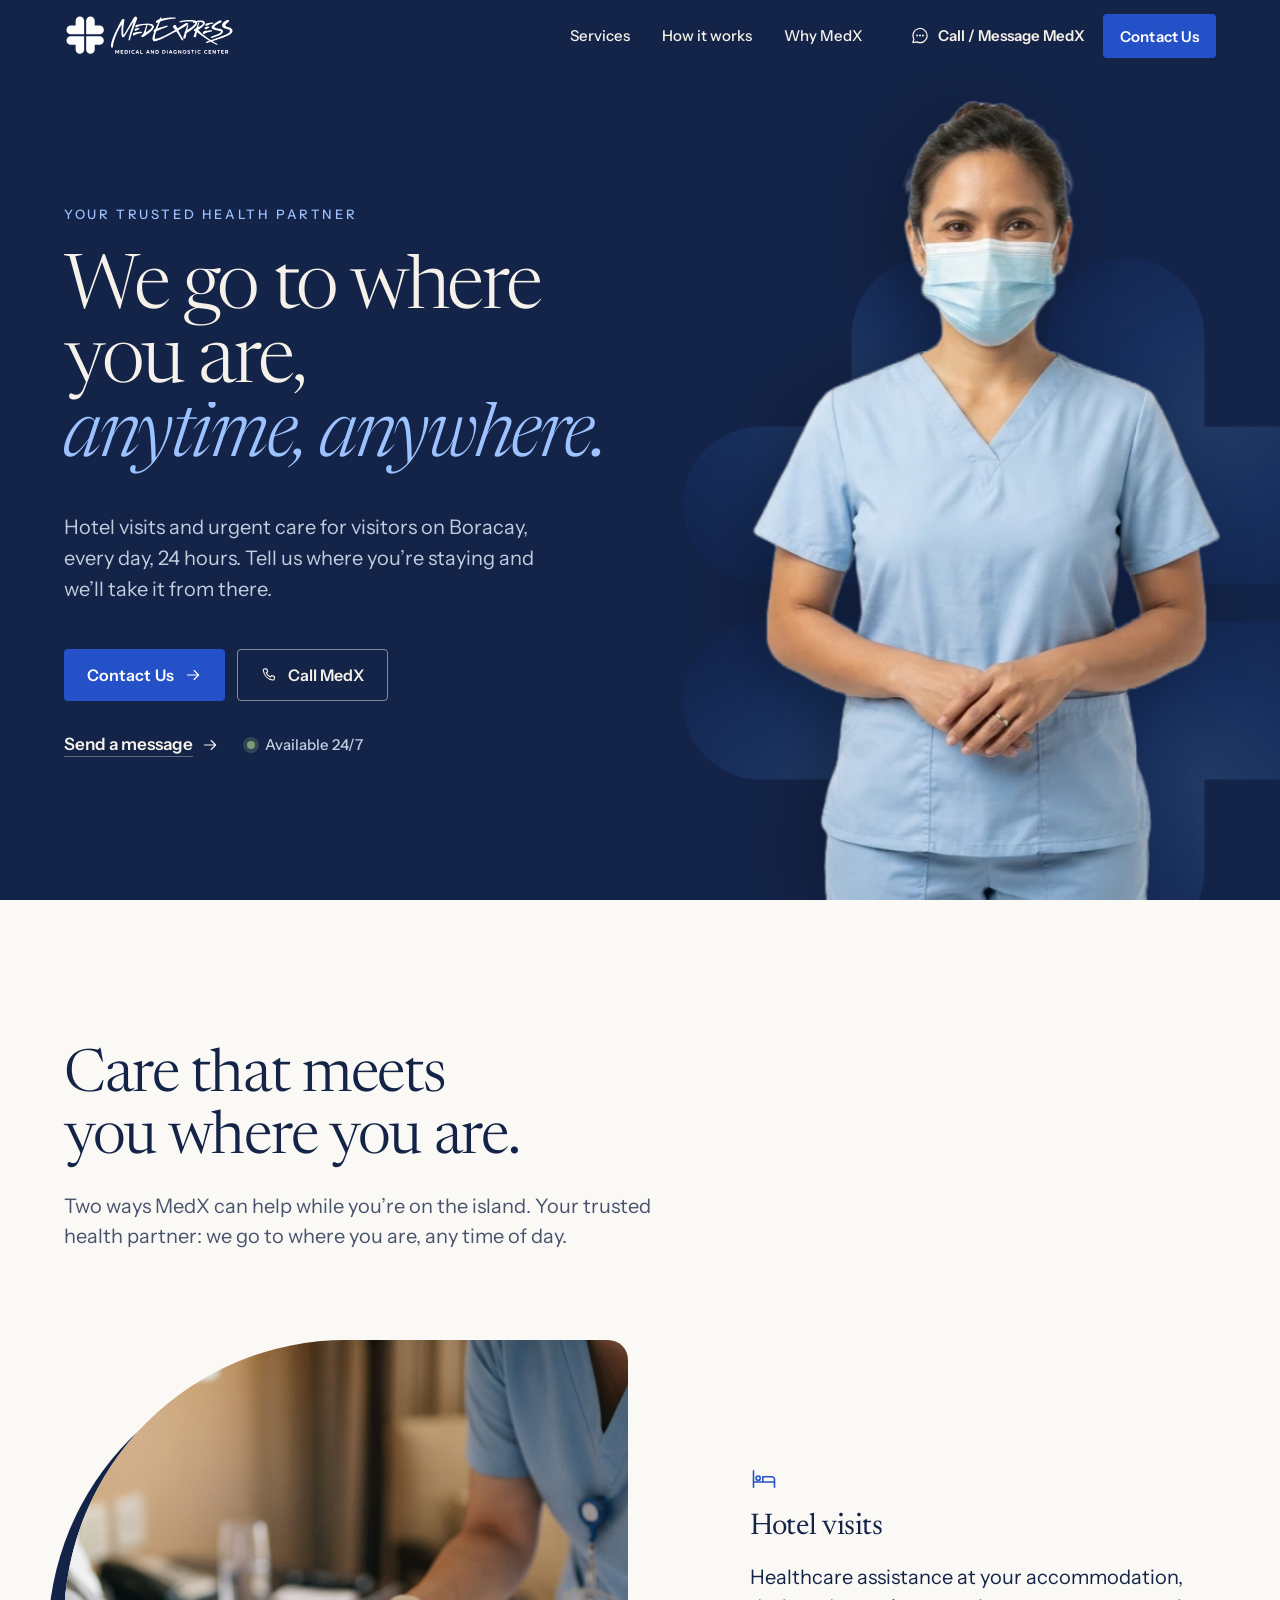
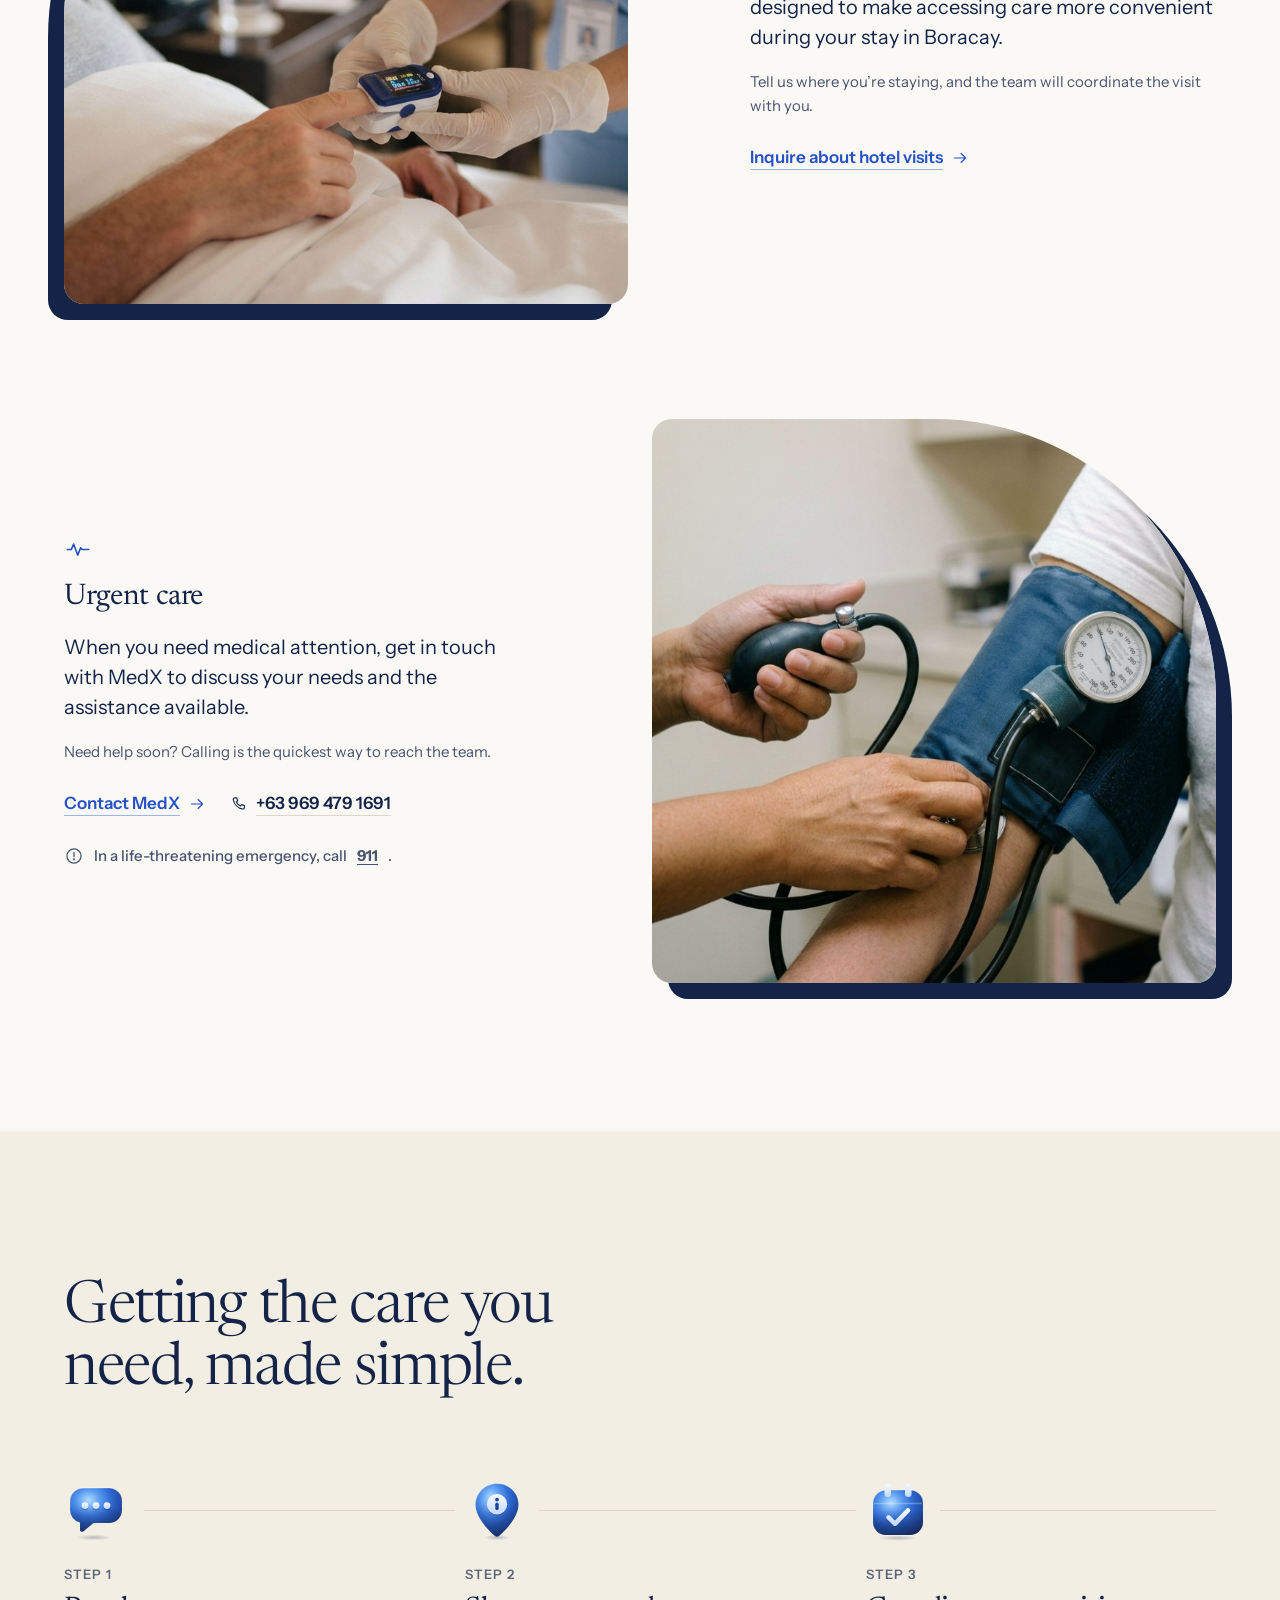
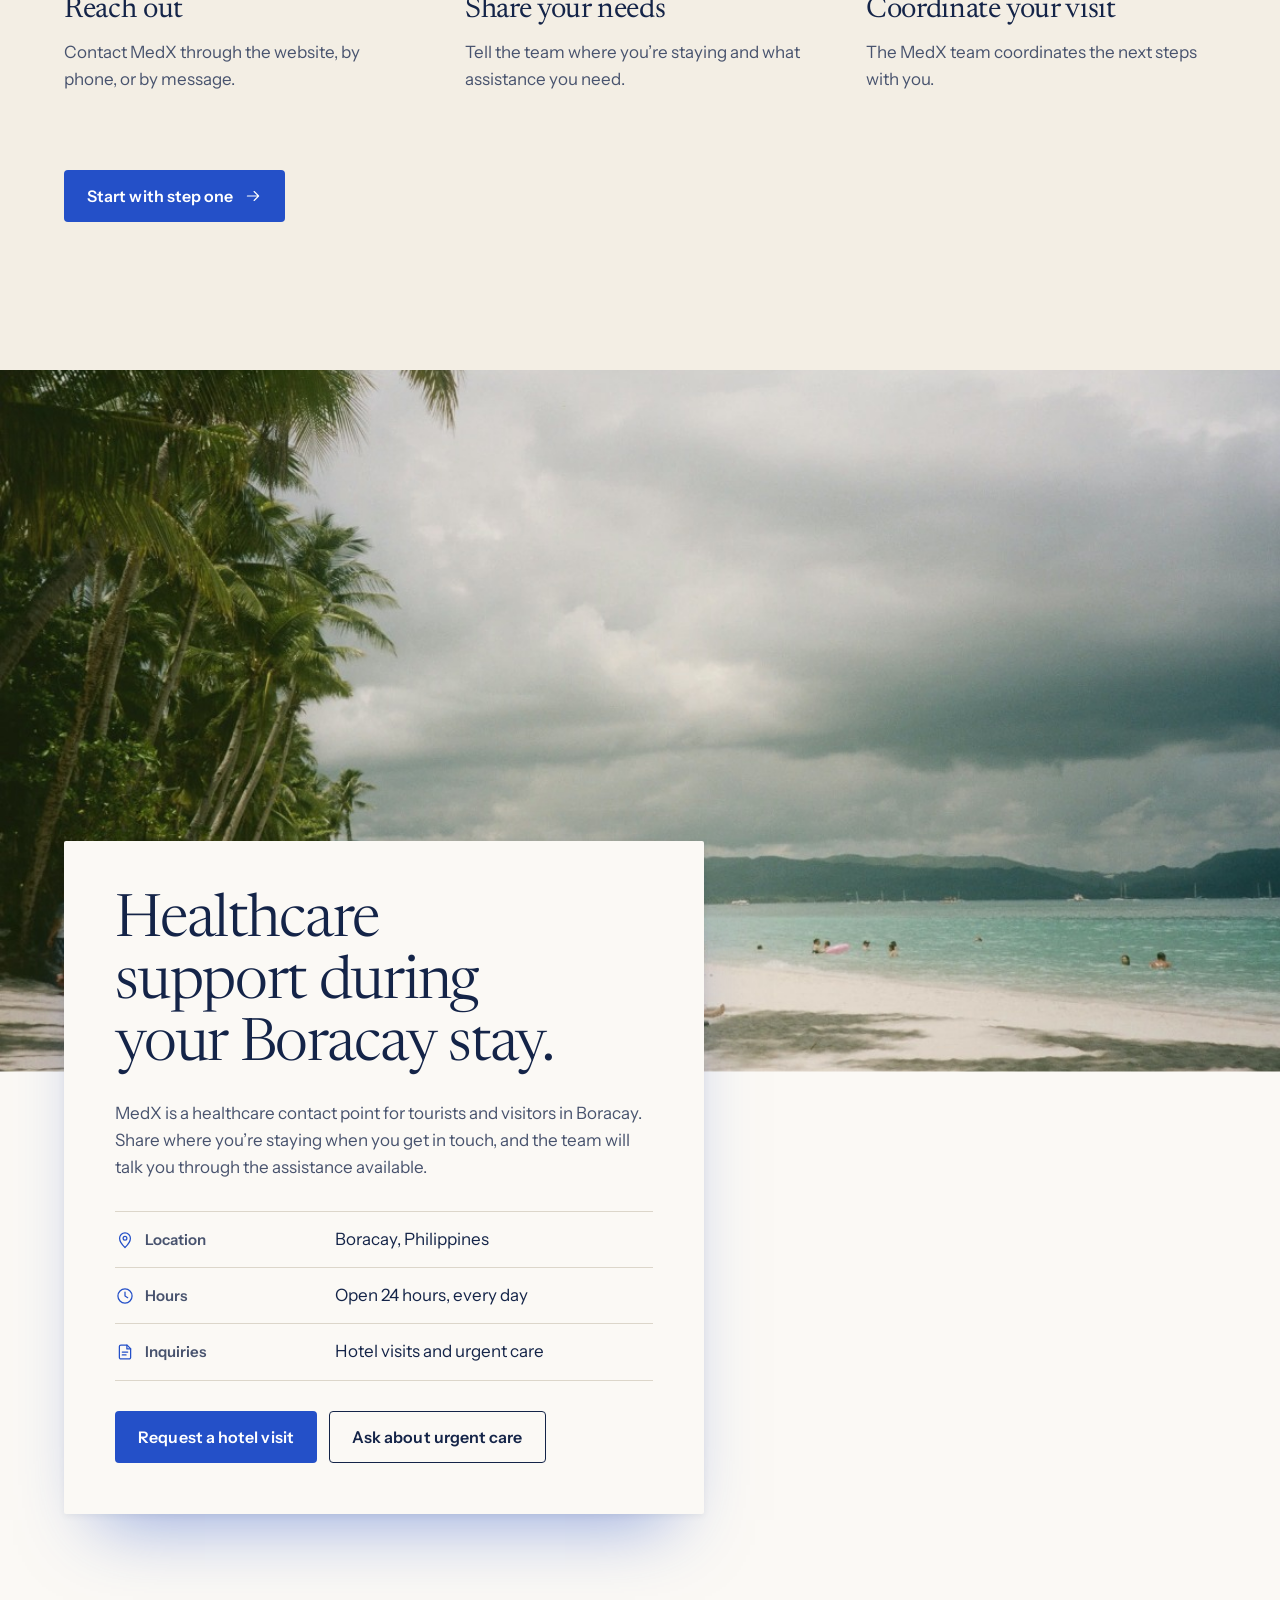
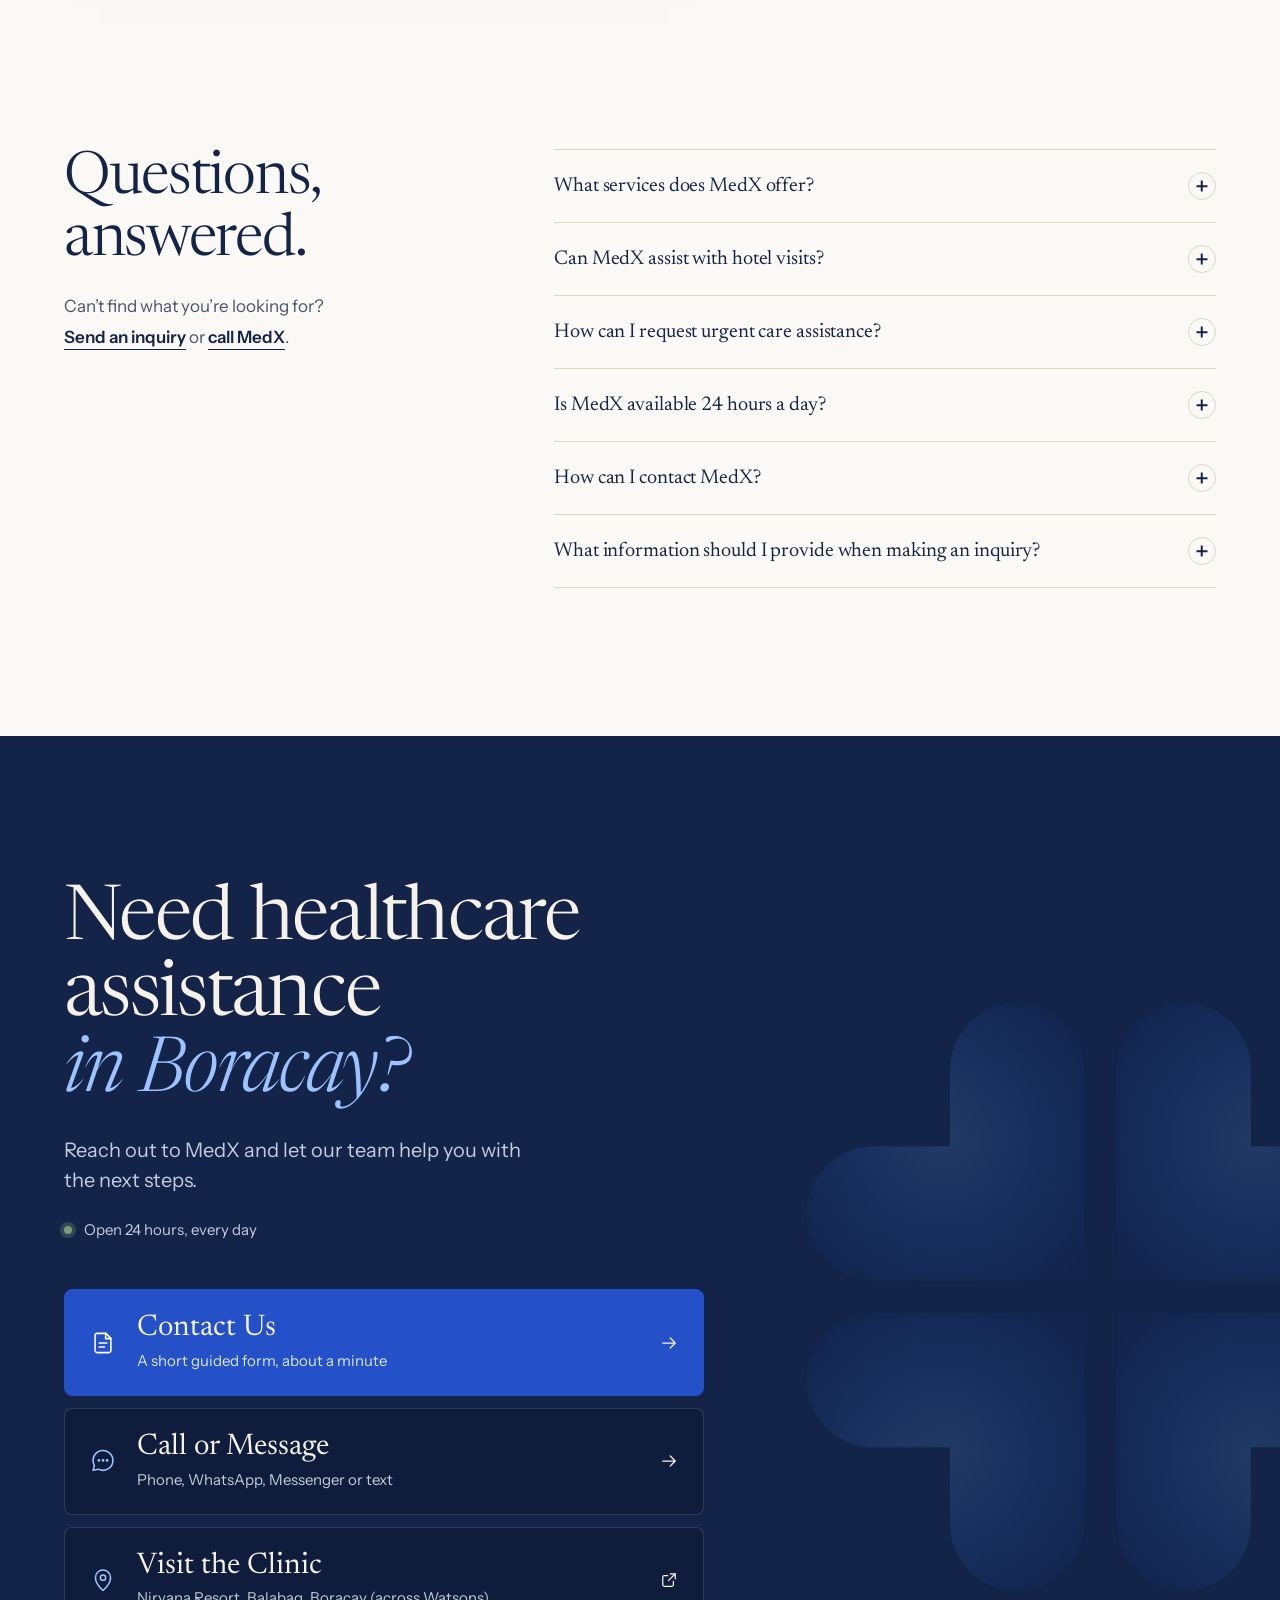
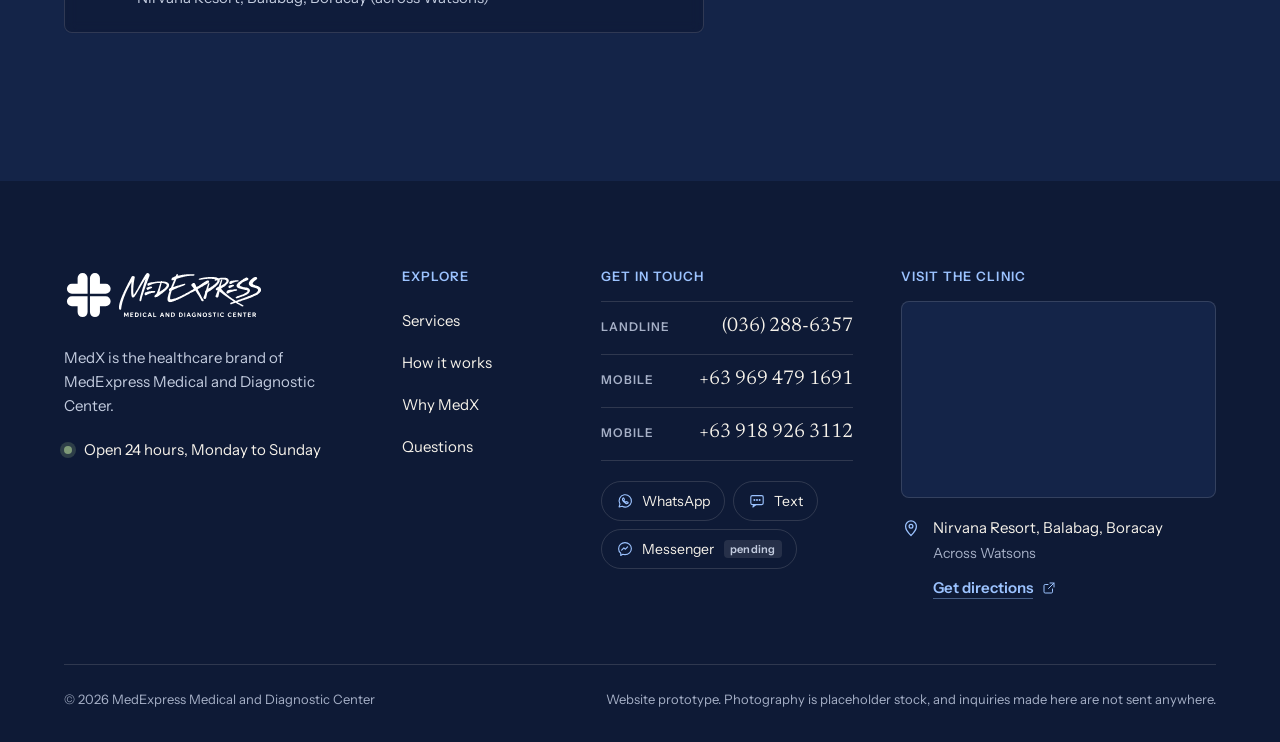
==== commit 75f6cc51: "Update MedX website content and images Co-authored-by: Copilot <223556219+Copilot@users.noreply.gith" ====
--- a/index.html
+++ b/index.html
@@ -126,15 +126,14 @@
 <header class="site-header" data-header>
   <div class="wrap site-header__inner">
     <a class="brand" href="#top" aria-label="MedX by MedExpress Medical and Diagnostic Center, back to top">
-      <img class="brand__logo brand__logo--on-dark" src="assets/brand/medexpress-logo-reversed.svg" alt="" width="776" height="160">
-      <img class="brand__logo brand__logo--on-light" src="assets/brand/medexpress-logo-original.svg" alt="" width="776" height="160">
+      <img class="brand__logo brand__logo--on-dark" src="assets/brand/medexpress-logo-reversed.svg" alt="" width="622" height="160">
+      <img class="brand__logo brand__logo--on-light" src="assets/brand/medexpress-logo-original.svg" alt="" width="622" height="160">
     </a>
     <nav class="site-nav" aria-label="Main">
       <ul>
         <li><a href="#services">Services</a></li>
         <li><a href="#how-it-works">How it works</a></li>
         <li><a href="#why-medx">Why MedX</a></li>
-        <li><a href="#contact">Contact</a></li>
       </ul>
     </nav>
     <div class="site-header__actions">
@@ -152,11 +151,7 @@
 <main id="main">
 
 <!-- ================= B. Hero ================= -->
-<section class="hero" id="top" aria-labelledby="hero-title">
-  <!-- Photo: the MedExpress clinic storefront (supplied by the client team), washed in navy and feathered into the ivory page below. Decorative. -->
-  <div class="hero__media" aria-hidden="true">
-    <img class="hero__bg" src="assets/images/2024-09-MedExpress-Clinic-Boracay-1-1024x768.webp" width="768" height="576" alt="" fetchpriority="high" decoding="async">
-  </div>
+<section class="hero section--navy" id="top" aria-labelledby="hero-title">
   <div class="wrap hero__stage">
     <div class="hero__copy">
       <p class="hero__kicker">Your trusted health partner</p>
@@ -174,12 +169,26 @@
         <span class="status"><span class="status__dot" aria-hidden="true"></span>Available 24/7</span>
       </p>
     </div>
+    <!-- Editorial cutout on a layered frame: a warm-white panel with one fully rounded corner and a solid navy edge,
+         flush to the right edge of the window. The head rises above the panel and the figure runs off the bottom of the hero.
+         Nurse image supplied by the client team (AI-generated), background removed. -->
+    <figure class="hero__figure" aria-hidden="true">
+      <span class="hero__panel">
+        <!-- The illuminated MedX cross, faint, as the hero background behind the nurse. -->
+        <svg class="mx mx--hero" viewBox="4 4 92 92" aria-hidden="true" data-converge>
+          <g class="mx__p" style="--dx:-1;--dy:-1"><use href="#mx-part"/></g>
+          <g class="mx__p" style="--dx:1;--dy:-1"><use href="#mx-part" transform="rotate(90 50 50)"/></g>
+          <g class="mx__p" style="--dx:1;--dy:1"><use href="#mx-part" transform="rotate(180 50 50)"/></g>
+          <g class="mx__p" style="--dx:-1;--dy:1"><use href="#mx-part" transform="rotate(270 50 50)"/></g>
+        </svg>
+      </span>
+      <img class="hero__person" src="assets/images/hero-nurse.webp" width="461" height="744" alt="" fetchpriority="high" decoding="async">
+    </figure>
   </div>
 </section>
 
 <!-- ================= C. Services ================= -->
 <section class="services section" id="services" aria-labelledby="services-title">
-  <svg class="mx mx--mono services__fragment" viewBox="4 4 92 92" aria-hidden="true" data-drift><g fill="currentColor"><use href="#mx-q"/><use href="#mx-q" transform="rotate(90 50 50)"/><use href="#mx-q" transform="rotate(180 50 50)"/><use href="#mx-q" transform="rotate(270 50 50)"/></g></svg>
   <div class="wrap">
     <header class="section-head services__head">
       <h2 class="h2" id="services-title">Care that meets you where you are.</h2>
@@ -189,8 +198,8 @@
     <article class="service service--hotel" aria-labelledby="svc-hotel">
       <figure class="service__media service__media--a reveal-mask">
         <span class="sheen" aria-hidden="true"></span>
-        <img src="assets/images/placeholder-hotel-visit-room.jpg" width="1600" height="1066" loading="lazy"
-             alt="A calm, sunlit bungalow bedroom with a made bed, wooden floor and open curtains.">
+        <img src="assets/images/placeholder-hotel-visit-room.jpg" width="1376" height="768" loading="lazy"
+             alt="A clinician checking a patient’s oxygen level with a pulse oximeter.">
       </figure>
       <div class="service__body reveal">
         <svg class="icon icon--lg service__icon" aria-hidden="true"><use href="#i-hotel"/></svg>
@@ -204,8 +213,8 @@
     <article class="service service--urgent" aria-labelledby="svc-urgent">
       <figure class="service__media service__media--b reveal-mask">
         <span class="sheen" aria-hidden="true"></span>
-        <img src="assets/images/placeholder-urgent-care-consultation.jpg" width="1400" height="2108" loading="lazy"
-             alt="Close-up of a blood pressure cuff being fitted on a patient’s arm.">
+        <img src="assets/images/placeholder-urgent-care-consultation.jpg" width="1029" height="768" loading="lazy"
+             alt="A clinician checking a patient’s blood pressure with a manual cuff.">
       </figure>
       <div class="service__body reveal">
         <svg class="icon icon--lg service__icon" aria-hidden="true"><use href="#i-urgent"/></svg>
@@ -254,45 +263,11 @@
   </div>
 </section>
 
-<!-- ================= E. Why MedX ================= -->
-<section class="why section section--navy" id="why-medx" aria-labelledby="why-title">
-  <svg class="mx mx--mono why__fragment" viewBox="4 4 92 92" aria-hidden="true" data-drift><g fill="currentColor"><use href="#mx-q"/><use href="#mx-q" transform="rotate(90 50 50)"/><use href="#mx-q" transform="rotate(180 50 50)"/><use href="#mx-q" transform="rotate(270 50 50)"/></g></svg>
-  <div class="wrap why__grid">
-    <div class="why__intro reveal">
-      <h2 class="h2" id="why-title">Your stay matters. <em>So does your health.</em></h2>
-      <p>MedX is a healthcare contact point for people visiting Boracay: one team to reach, at any hour, whether you need a visit at your accommodation or urgent care assistance.</p>
-      <button class="btn btn--light" type="button" data-open="contact">Contact Us<svg class="icon" aria-hidden="true"><use href="#i-arrow"/></svg></button>
-    </div>
-    <ul class="benefits" role="list">
-      <li class="benefit">
-        <svg class="icon icon--lg" aria-hidden="true"><use href="#i-pin"/></svg>
-        <div><h3>Convenient access to care</h3><p>Reach a healthcare team from where you are, by form, message or phone.</p></div>
-      </li>
-      <li class="benefit">
-        <svg class="icon icon--lg" aria-hidden="true"><use href="#i-hotel"/></svg>
-        <div><h3>Hotel visits</h3><p>Ask for care at your hotel, resort or villa instead of setting out to find it.</p></div>
-      </li>
-      <li class="benefit">
-        <svg class="icon icon--lg" aria-hidden="true"><use href="#i-clock"/></svg>
-        <div><h3>Open 24 hours, every day</h3><p>Get in touch at any hour, including nights, weekends and holidays.</p></div>
-      </li>
-      <li class="benefit">
-        <svg class="icon icon--lg" aria-hidden="true"><use href="#i-message"/></svg>
-        <div><h3>Direct line to the team</h3><p>Speak with MedX directly by phone, WhatsApp, Messenger, text or email.</p></div>
-      </li>
-      <li class="benefit">
-        <svg class="icon icon--lg" aria-hidden="true"><use href="#i-inquiry"/></svg>
-        <div><h3>Made for visitors</h3><p>Healthcare assistance arranged around tourists and visitors staying in Boracay.</p></div>
-      </li>
-    </ul>
-  </div>
-</section>
-
 <!-- ================= F. Location / service context ================= -->
-<section class="place" id="boracay" aria-labelledby="place-title">
+<section class="place" id="why-medx" aria-labelledby="place-title">
   <figure class="place__media reveal-wipe">
-    <img src="assets/images/placeholder-boracay-white-beach.jpg" width="2200" height="1458" loading="lazy"
-         alt="Boracay’s White Beach under a soft, overcast sky, with palm trees and calm turquoise water.">
+    <img src="assets/images/placeholder-boracay-white-beach.jpg" width="1159" height="768" loading="lazy"
+         alt="Boracay’s White Beach with palm trees, turquoise water and guests enjoying the shore.">
   </figure>
   <div class="wrap place__wrap">
     <div class="place__panel reveal">
@@ -394,7 +369,7 @@
   <div class="wrap">
     <div class="site-footer__grid">
       <div class="site-footer__brand">
-        <img src="assets/brand/medexpress-logo-reversed.svg" alt="MedExpress Medical and Diagnostic Center" width="776" height="160" loading="lazy">
+        <img src="assets/brand/medexpress-logo-reversed.svg" alt="MedExpress Medical and Diagnostic Center" width="622" height="160" loading="lazy">
         <p>MedX is the healthcare brand of MedExpress Medical and Diagnostic Center.</p>
         <p class="site-footer__open"><span class="status__dot" aria-hidden="true"></span>Open 24 hours, Monday to Sunday</p>
       </div>
@@ -404,7 +379,6 @@
           <li><a href="#services">Services</a></li>
           <li><a href="#how-it-works">How it works</a></li>
           <li><a href="#why-medx">Why MedX</a></li>
-          <li><a href="#boracay">Boracay</a></li>
           <li><a href="#faq">Questions</a></li>
         </ul>
       </nav>
@@ -450,7 +424,7 @@
 <dialog class="overlay overlay--menu" id="dlg-menu" aria-label="Menu">
   <div class="overlay__panel">
     <div class="overlay__bar">
-      <img class="overlay__logo" src="assets/brand/medexpress-logo-original.svg" alt="" width="776" height="160">
+      <img class="overlay__logo" src="assets/brand/medexpress-logo-original.svg" alt="" width="622" height="160">
       <button class="icon-btn" type="button" data-close aria-label="Close menu"><svg class="icon" aria-hidden="true"><use href="#i-close"/></svg></button>
     </div>
     <nav class="menu" aria-label="Mobile">
@@ -458,7 +432,6 @@
       <a href="#how-it-works" data-close>How it works</a>
       <a href="#why-medx" data-close>Why MedX</a>
       <a href="#faq" data-close>Questions</a>
-      <a href="#contact" data-close>Contact</a>
     </nav>
     <div class="menu__actions">
       <button class="btn btn--primary btn--block" type="button" data-open="contact">Contact Us</button>
@@ -578,14 +551,6 @@
             <p class="field-error" id="err-productService" hidden></p>
           </div>
 
-          <div class="f-field" id="who-field" hidden>
-            <p class="lbl" id="who-lbl">Who needs care? <span class="f-opt">(optional)</span></p>
-            <div class="f-options options--methods options--who" role="radiogroup" aria-labelledby="who-lbl" id="grp-who">
-              <label class="f-option"><input type="radio" name="careFor" value="me"><b>Me</b></label>
-              <label class="f-option"><input type="radio" name="careFor" value="someone"><b>Someone else</b></label>
-              <label class="f-option"><input type="radio" name="careFor" value="child"><b>A child</b></label>
-            </div>
-          </div>
         </div>
       </section>
 
--- a/css/styles.css
+++ b/css/styles.css
@@ -92,7 +92,7 @@
   text-rendering: optimizeLegibility;
 }
 ::selection { background: #CFDDF8; color: var(--navy); }
-.section--navy ::selection, .hero ::selection, .site-footer ::selection { background: #2F56B8; color: #fff; }
+.section--navy ::selection, .site-footer ::selection { background: #2F56B8; color: #fff; }
 img, svg { display: block; max-width: 100%; }
 img { height: auto; }
 figure { margin: 0; }
@@ -107,7 +107,7 @@
 input, textarea { font: inherit; font-size: max(16px, 1rem); color: inherit; }
 [hidden] { display: none !important; }
 :focus-visible { outline: 2px solid var(--blue); outline-offset: 3px; border-radius: 2px; }
-.hero :focus-visible, .section--navy :focus-visible, .site-footer :focus-visible { outline-color: var(--accent-on-navy); }
+.section--navy :focus-visible, .site-footer :focus-visible { outline-color: var(--accent-on-navy); }
 
 .sprite { position: absolute; width: 0; height: 0; overflow: hidden; }
 .icon { width: 20px; height: 20px; flex: none; fill: none; stroke: currentColor; stroke-width: 1.5; stroke-linecap: round; stroke-linejoin: round; }
@@ -136,7 +136,7 @@
 
 /* ---------- MedX symbol ---------- */
 .mx { overflow: visible; }
-.mx--closing, .services__fragment, .why__fragment { max-width: none; }
+.mx--closing { max-width: none; }
 .mx--mono { color: var(--navy); }
 .mx__p { transform-box: view-box; }
 
@@ -168,12 +168,12 @@
 .btn .icon { width: 18px; height: 18px; transition: transform .25s var(--ease-out); }
 .btn--sm { --btn-h: 44px; padding: 0 16px; font-size: .9375rem; }
 .btn--block { width: 100%; }
-.btn--primary { background: var(--blue); color: #fff; box-shadow: 0 1px 0 rgba(255,255,255,.14) inset, 0 8px 20px -10px rgba(36, 80, 200, .7); }
+.btn--primary { background: var(--blue); color: #fff; }
 .btn--outline { border-color: currentColor; color: var(--navy); }
 .btn--light { background: var(--on-navy); color: var(--navy); }
 .btn--ghost { color: var(--ink-2); padding-inline: 12px; }
 .btn[disabled], .btn[aria-disabled="true"] { opacity: .45; cursor: not-allowed; transform: none; }
-.hero .btn--outline, .section--navy .btn--outline { color: var(--on-navy); border-color: rgba(246, 242, 234, .5); }
+.section--navy .btn--outline { color: var(--on-navy); border-color: rgba(246, 242, 234, .5); }
 
 .text-link {
   display: inline-flex; align-items: center; gap: 8px; min-height: 44px;
@@ -191,7 +191,7 @@
 @media (hover: hover) and (pointer: fine) {
   .btn--primary:hover { background: var(--blue-press); }
   .btn--outline:hover { background: rgba(20, 36, 72, .05); }
-  .hero .btn--outline:hover, .section--navy .btn--outline:hover { background: rgba(246, 242, 234, .08); border-color: var(--on-navy); }
+  .section--navy .btn--outline:hover { background: rgba(246, 242, 234, .08); border-color: var(--on-navy); }
   .btn--light:hover { background: #fff; }
   .btn--ghost:hover { color: var(--navy); }
   .btn:hover .icon use[href="#i-arrow"], .text-link:hover .icon use[href="#i-arrow"] { transform: translateX(3px); }
@@ -213,7 +213,7 @@
   transition: background-color .35s var(--ease-out), color .35s var(--ease-out), box-shadow .35s var(--ease-out), transform .4s var(--ease-out);
 }
 .site-header__inner { height: 100%; display: flex; align-items: center; gap: 28px; }
-.brand { display: block; flex: none; position: relative; width: 168px; height: 35px; }
+.brand { display: block; flex: none; position: relative; width: 172px; height: 44px; }
 .brand__logo { position: absolute; inset: 0; width: 100%; height: 100%; object-fit: contain; object-position: left center; transition: opacity .35s var(--ease-out); }
 .brand__logo--on-light { opacity: 0; }
 .site-nav { margin-left: auto; }
@@ -231,57 +231,80 @@
 .site-header.is-solid .brand__logo--on-dark { opacity: 0; }
 .site-header.is-solid .brand__logo--on-light { opacity: 1; }
 
-/* ---------- Hero ---------- */
+/* ---------- Hero ----------
+   Editorial split on navy (like the Contact section): copy on the left, a background-removed clinician on the right.
+   Behind the figure, the faint illuminated MedX cross glows on the navy, cropped by the hero's edges. The head rises above the panel; the figure runs off the bottom of the hero. */
 .hero {
   position: relative; overflow: hidden; isolation: isolate;
-  background: var(--paper);
+  background: var(--navy);
   color: var(--on-navy);
-  min-height: min(100svh, 980px);
-  padding-top: calc(var(--header-h) + clamp(32px, 6vh, 72px));
-  padding-bottom: clamp(48px, 8vh, 96px);
-  display: flex; align-items: center;
-}
-.hero__stage { position: relative; z-index: 1; }
-.hero__copy { position: relative; z-index: 2; max-width: 58rem; margin-inline: auto; text-align: center; display: grid; justify-items: center; }
+  padding-top: var(--header-h);
+}
+.hero__stage {
+  position: relative;
+  display: grid; grid-template-columns: repeat(12, minmax(0, 1fr)); column-gap: 24px;
+  min-height: calc(min(100svh, 940px) - var(--header-h));
+}
+.hero__copy {
+  grid-column: 1 / span 6; align-self: center; position: relative; z-index: 2;
+  display: grid; justify-items: start; text-align: left;
+  padding-block: clamp(40px, 7vh, 96px);
+}
 .hero__title {
-  font-family: var(--serif); font-weight: 330; font-size: clamp(2.75rem, 1.4rem + 4vw, 4.75rem);
-  line-height: 1; letter-spacing: -.03em; font-optical-sizing: auto; text-wrap: balance;
-}
-.hero__title .line { display: block; overflow: hidden; padding-bottom: .08em; margin-bottom: -.08em; }
+  font-family: var(--serif); font-weight: 330; font-size: clamp(2.875rem, 1.2rem + 4.4vw, 5.5rem);
+  line-height: .98; letter-spacing: -.032em; font-optical-sizing: auto; color: var(--on-navy);
+}
+.hero__title .line { display: block; overflow: hidden; padding-bottom: .1em; margin-bottom: -.1em; }
 .hero__title .line > span { display: inline-block; }
-@media (min-width: 1024px) { .hero__title .line > span { white-space: nowrap; } }
 .hero__title em { color: var(--accent-on-navy); }
-.hero__kicker { font: 500 .8125rem/1.4 var(--sans); letter-spacing: .2em; text-transform: uppercase; color: var(--accent-on-navy); margin-bottom: clamp(20px, 2.4vw, 30px); }
-.hero__lede { margin-top: clamp(24px, 3vw, 36px); max-width: 34rem; font-size: var(--step-1); line-height: 1.5; color: var(--on-navy-2); text-wrap: pretty; }
-.hero__actions { margin-top: clamp(28px, 3.4vw, 44px); display: flex; flex-wrap: wrap; justify-content: center; gap: 12px; }
-.hero__aside { margin-top: 20px; display: flex; flex-wrap: wrap; justify-content: center; align-items: center; gap: 8px 28px; }
+@media (min-width: 1024px) {
+  .hero__title { font-size: min(clamp(2.875rem, 1.2rem + 4.4vw, 5.5rem), 6.1vw); }
+  .hero__title .line:last-child > span { white-space: nowrap; }
+}
+.hero__kicker { font: 500 .8125rem/1.4 var(--sans); letter-spacing: .2em; text-transform: uppercase; color: var(--accent-on-navy); margin-bottom: clamp(20px, 2.4vw, 32px); }
+.hero__lede { margin-top: clamp(24px, 2.8vw, 36px); max-width: 30rem; font-size: var(--step-1); line-height: 1.55; color: var(--on-navy-2); text-wrap: pretty; }
+.hero__actions { margin-top: clamp(32px, 3.4vw, 44px); display: flex; flex-wrap: wrap; gap: 12px; }
+.hero__aside { margin-top: 22px; display: flex; flex-wrap: wrap; align-items: center; gap: 8px 28px; }
 .hero__aside .text-link { color: var(--on-navy); text-decoration-color: rgba(246, 242, 234, .35); }
 .hero__aside .status { color: var(--on-navy-2); }
 
-/* The photograph washed in navy, feathered into the ivory page at the bottom so the hero melts into Services.
-   The copy sits in the solid upper part; the extra bottom padding keeps it clear of the fade. */
-.hero {
-  --tail: 30vh; /* extra navy below the first screen; the fade to ivory happens in this tail, under the fold */
-  min-height: calc(min(100svh, 980px) + var(--tail));
-  padding-bottom: calc(clamp(48px, 8vh, 96px) + var(--tail));
-}
-.hero__media {
-  position: absolute; inset: 0; z-index: 0; overflow: hidden;
-  -webkit-mask-image: linear-gradient(180deg, #000 0%, #000 78%, rgba(0, 0, 0, .72) 85%, rgba(0, 0, 0, .38) 91%, rgba(0, 0, 0, .12) 96%, transparent 100%);
-  mask-image: linear-gradient(180deg, #000 0%, #000 78%, rgba(0, 0, 0, .72) 85%, rgba(0, 0, 0, .38) 91%, rgba(0, 0, 0, .12) 96%, transparent 100%);
-}
-.hero__bg { width: 100%; height: 100%; object-fit: cover; object-position: 50% 12%; transform: scale(1.04); }
-.hero__kicker, .hero__title { text-shadow: 0 2px 18px rgba(14, 26, 54, .7); }
-.hero__media::after {
-  content: ""; position: absolute; inset: 0;
-  background:
-    radial-gradient(62% 58% at 50% 40%, rgba(20, 36, 72, .72) 0%, rgba(20, 36, 72, 0) 100%),
-    linear-gradient(180deg, rgba(20, 36, 72, .95) 0%, rgba(20, 36, 72, .8) 26%, rgba(20, 36, 72, .78) 55%, rgba(20, 36, 72, .92) 100%);
+/* The figure: anchored to the bottom of the hero and bleeding past the right edge of the grid. */
+.hero__figure {
+  grid-column: 7 / -1; align-self: end; position: relative; z-index: 1;
+  height: min(calc(100% - 16px), 820px); min-height: 520px;
+  /* bleed to the window's right edge, also past the max-width on wide screens (the hero clips the overflow) */
+  margin: 0 calc(-1 * var(--gutter) - max(0px, (100vw - var(--maxw) - 2 * var(--gutter)) / 2)) 0 0;
+}
+.hero__panel {
+  position: absolute; left: 6%; right: -24px; top: 19%; bottom: -24px; /* runs past the clipped edges so no gap shows */
+  border-radius: min(38vw, 300px) 0 0 0;
+}
+/* The faint illuminated cross behind the nurse, glowing on the navy. */
+.mx--hero { position: absolute; max-width: none; width: clamp(480px, 54vw, 900px); left: 55%; top: 53%; translate: -50% -50%; opacity: .16; pointer-events: none; }
+.hero__person {
+  position: absolute; bottom: 0; left: 50%; translate: -46% 0;
+  height: 100%; width: auto; max-width: none;
+  /* a soft shadow cast onto the panel, so the cutout sits in the scene instead of floating on it */
+  filter: drop-shadow(-18px 14px 30px rgba(8, 14, 30, .4));
+}
+
+/* Tablet and phone: copy first, the figure below it, still running off the bottom edge. */
+@media (max-width: 1023px) {
+  .hero__stage { grid-template-columns: 1fr; min-height: 0; }
+  .hero__copy { grid-column: 1; padding-block: clamp(36px, 7vw, 64px) 8px; }
+  .hero__figure { grid-column: 1; height: clamp(420px, 108vw, 640px); min-height: 0; margin: 12px calc(-1 * var(--gutter)) 0 clamp(24px, 12vw, 160px); }
+  .hero__panel { left: 0; top: 20%; border-radius: min(46vw, 260px) 0 0 0; }
+  .hero__person { translate: -44% 0; }
+  .mx--hero { width: max(480px, 120vw); left: 58%; top: 54%; }
+}
+@media (max-width: 640px) {
+  .hero__figure { margin-left: 28px; }
+  .hero__title { font-size: clamp(2.625rem, 1.4rem + 6vw, 3.25rem); }
+  .hero__lede { font-size: 1.125rem; }
 }
 
 /* ---------- Services ---------- */
 .services { overflow: hidden; }
-.services__fragment { position: absolute; width: clamp(300px, 30vw, 480px); right: -9vw; top: clamp(40px, 6vw, 96px); opacity: .06; pointer-events: none; }
 .services__head { margin-bottom: clamp(56px, 7vw, 104px); }
 .service { display: grid; grid-template-columns: repeat(12, minmax(0, 1fr)); column-gap: 24px; align-items: center; position: relative; }
 .service + .service { margin-top: clamp(72px, 9vw, 140px); }
@@ -326,21 +349,11 @@
 .section--navy .h2 em { color: var(--accent-on-navy); }
 
 /* Why MedX */
-.why__fragment { position: absolute; width: clamp(560px, 62vw, 1000px); left: -24vw; bottom: -58%; color: var(--on-navy); opacity: .05; pointer-events: none; z-index: -1; }
-.why__grid { display: grid; grid-template-columns: repeat(12, minmax(0, 1fr)); column-gap: 24px; align-items: start; }
-.why__intro { grid-column: 1 / span 5; position: sticky; top: calc(var(--header-h) + 48px); display: grid; gap: 28px; justify-items: start; }
-.why__intro p { color: var(--on-navy-2); font-size: var(--step-1); line-height: 1.5; max-width: 30rem; }
-.benefits { grid-column: 7 / -1; list-style: none; }
-.benefit { display: grid; grid-template-columns: 28px 1fr; gap: 24px; padding: 30px 0; border-top: 1px solid var(--on-navy-line); position: relative; }
-.benefit:last-child { border-bottom: 1px solid var(--on-navy-line); }
-.benefit .icon { color: var(--accent-on-navy); margin-top: 4px; }
-.benefit h3 { font-family: var(--serif); font-size: var(--step-2); font-weight: 380; line-height: 1.15; letter-spacing: -.01em; }
-.benefit p { margin-top: 8px; color: var(--on-navy-2); max-width: 32rem; }
 
 /* ---------- Boracay context ---------- */
 .place { position: relative; padding-bottom: var(--section-y); }
 .place__media { height: clamp(420px, 78vh, 760px); overflow: hidden; }
-.place__media img { width: 100%; height: 100%; object-fit: cover; object-position: 50% 60%; }
+.place__media img { width: 100%; height: 100%; object-fit: cover; object-position: 50% 45%; }
 .place__wrap { position: relative; margin-top: clamp(-280px, -18vw, -120px); }
 .place__panel {
   background: var(--paper); max-width: 640px;
@@ -384,7 +397,7 @@
 
 /* ---------- Closing ---------- */
 .closing { padding-block: var(--section-y); }
-.mx--closing { position: absolute; width: clamp(420px, 46vw, 760px); right: -9vw; top: 50%; translate: 0 -50%; z-index: -1; opacity: .95; }
+.mx--closing { position: absolute; width: clamp(420px, 46vw, 760px); right: -9vw; top: 50%; translate: 0 -50%; z-index: -1; opacity: .16; }
 .closing__grid { display: grid; grid-template-columns: repeat(12, minmax(0, 1fr)); column-gap: 24px; row-gap: 48px; }
 .closing__copy { grid-column: 1 / span 7; display: grid; gap: 24px; align-content: start; }
 .closing__copy p { color: var(--on-navy-2); font-size: var(--step-1); line-height: 1.5; max-width: 30rem; }
@@ -567,8 +580,12 @@
   /* The two halves glide in from their edges on load. */
   .js .mx[data-converge] .mx__p { animation: converge 1.5s .08s var(--ease-out) both; }
   .js .mx[data-converge] .mx__p:nth-of-type(2) { animation-delay: .2s; }
-  .js .hero__bg { animation: settle 2.4s var(--ease-out) both; }
-  @keyframes settle { from { transform: scale(1.1); opacity: .4; } }
+  /* The figure: the panel opens from its square corner, then the clinician rises into it. */
+  .js .hero__panel { animation: panel-in 1.3s .1s var(--ease-out) both; transform-origin: 100% 100%; }
+  .js .hero__person { animation: person-in 1.2s .28s var(--ease-out) both; }
+  @keyframes panel-in { from { opacity: 0; transform: scale(.94); } }
+  @keyframes person-in { from { opacity: 0; transform: translateY(28px); } }
+
   .js .mx--closing[data-converge] .mx__p { animation-play-state: paused; }
   .js .mx--closing[data-converge].is-in .mx__p { animation-play-state: running; }
   .js .mx--closing[data-converge] .mx__p:nth-child(2) { animation-delay: .06s; }
@@ -597,8 +614,6 @@
   .js .steps-wrap.is-in .step { opacity: 1; transform: none; }
   .js .steps-wrap.is-in .step:nth-child(2) { transition-delay: .18s; }
   .js .steps-wrap.is-in .step:nth-child(3) { transition-delay: .32s; }
-  .js .benefit { opacity: 0; transform: translateY(14px); transition: opacity .8s var(--ease-out), transform .9s var(--ease-out); }
-  .js .benefit.is-in { opacity: 1; transform: none; }
   .js .desk li { opacity: 0; transform: translateY(12px); transition: opacity .7s var(--ease-out), transform .8s var(--ease-out); }
   .js .desk.is-in li { opacity: 1; transform: none; }
   .js .desk.is-in li:nth-child(2) { transition-delay: .08s; }
@@ -625,14 +640,8 @@
   :root { --header-h: 64px; --bar-h: calc(68px + env(safe-area-inset-bottom, 0px)); }
   .site-nav, .site-header__actions { display: none; }
   .menu-toggle { display: grid; }
-  .brand { width: 150px; height: 31px; }
-
-  .hero { --tail: 26vh; min-height: calc(min(100svh, 820px) + var(--tail)); padding-bottom: calc(clamp(40px, 8vw, 72px) + var(--tail)); }
-  .hero__media {
-    -webkit-mask-image: linear-gradient(180deg, #000 0%, #000 82%, rgba(0, 0, 0, .6) 89%, rgba(0, 0, 0, .2) 95%, transparent 100%);
-    mask-image: linear-gradient(180deg, #000 0%, #000 82%, rgba(0, 0, 0, .6) 89%, rgba(0, 0, 0, .2) 95%, transparent 100%);
-  }
-  .hero__copy { max-width: 40rem; }
+  .brand { width: 150px; height: 38px; }
+
 
   .service { grid-template-columns: 1fr; row-gap: 32px; }
   .service--hotel .service__media, .service--urgent .service__media { grid-column: 1; order: 0; width: min(calc(100% - 16px), 520px); }
@@ -640,10 +649,9 @@
   .service--urgent .service__media { justify-self: end; }
   .service--hotel .service__body, .service--urgent .service__body { grid-column: 1; order: 1; }
 
-  .why__grid, .faq__grid, .closing__grid { grid-template-columns: 1fr; row-gap: 48px; }
-  .why__intro, .benefits, .faq__intro, .accordion, .closing__copy, .desk { grid-column: 1; }
-  .why__intro { position: static; }
-  .mx--closing { width: 360px; right: -120px; top: 64px; translate: 0 0; opacity: .5; }
+  .faq__grid, .closing__grid { grid-template-columns: 1fr; row-gap: 48px; }
+  .faq__intro, .accordion, .closing__copy, .desk { grid-column: 1; }
+  .mx--closing { width: 360px; right: -120px; top: 64px; translate: 0 0; opacity: .1; }
 
   .site-footer__grid { grid-template-columns: 1fr 1fr; }
   .site-footer__brand { grid-column: 1 / -1; }
--- a/css/inquiry-form.css
+++ b/css/inquiry-form.css
@@ -291,7 +291,7 @@
 /* buttons: the site's .btn / .btn--primary / .btn--outline */
 .mxf .f-btn{border-radius:4px;font:600 1rem/1 var(--sans);letter-spacing:.005em;transition:background-color .2s var(--ease-out),border-color .2s var(--ease-out),color .2s var(--ease-out),transform .12s var(--ease-out),box-shadow .2s var(--ease-out)}
 .mxf .f-btn:active{transform:scale(.98)}
-.mxf .btn-primary,.mxf .btn-accent{background:var(--blue);color:#fff;box-shadow:0 1px 0 rgba(255,255,255,.14) inset,0 8px 20px -10px rgba(36,80,200,.7)}
+.mxf .btn-primary,.mxf .btn-accent{background:var(--blue);color:#fff;box-shadow:none}
 .mxf .btn-primary:active,.mxf .btn-accent:active{background:var(--blue-2)}
 .mxf .btn-secondary{background:transparent;color:var(--navy);border-color:currentColor}
 .mxf .btn-secondary:active{background:rgba(20,36,72,.05)}
